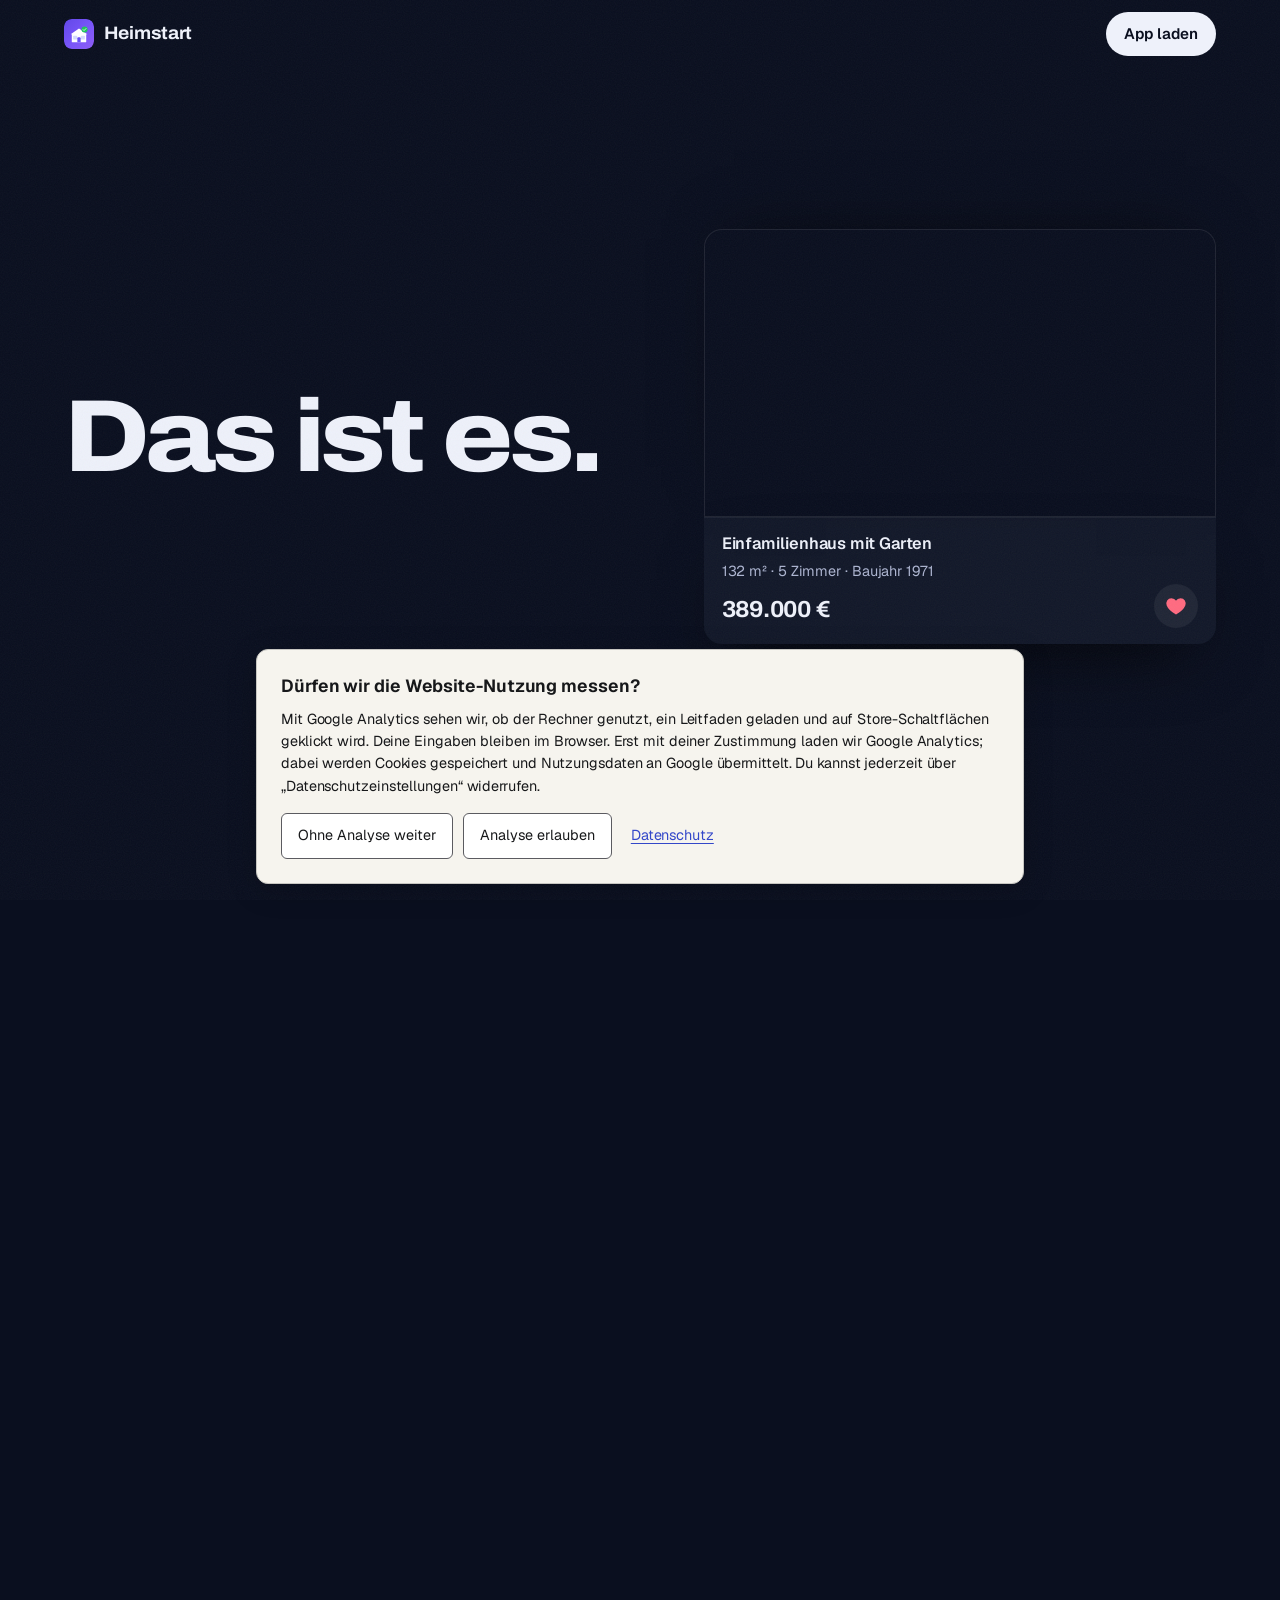
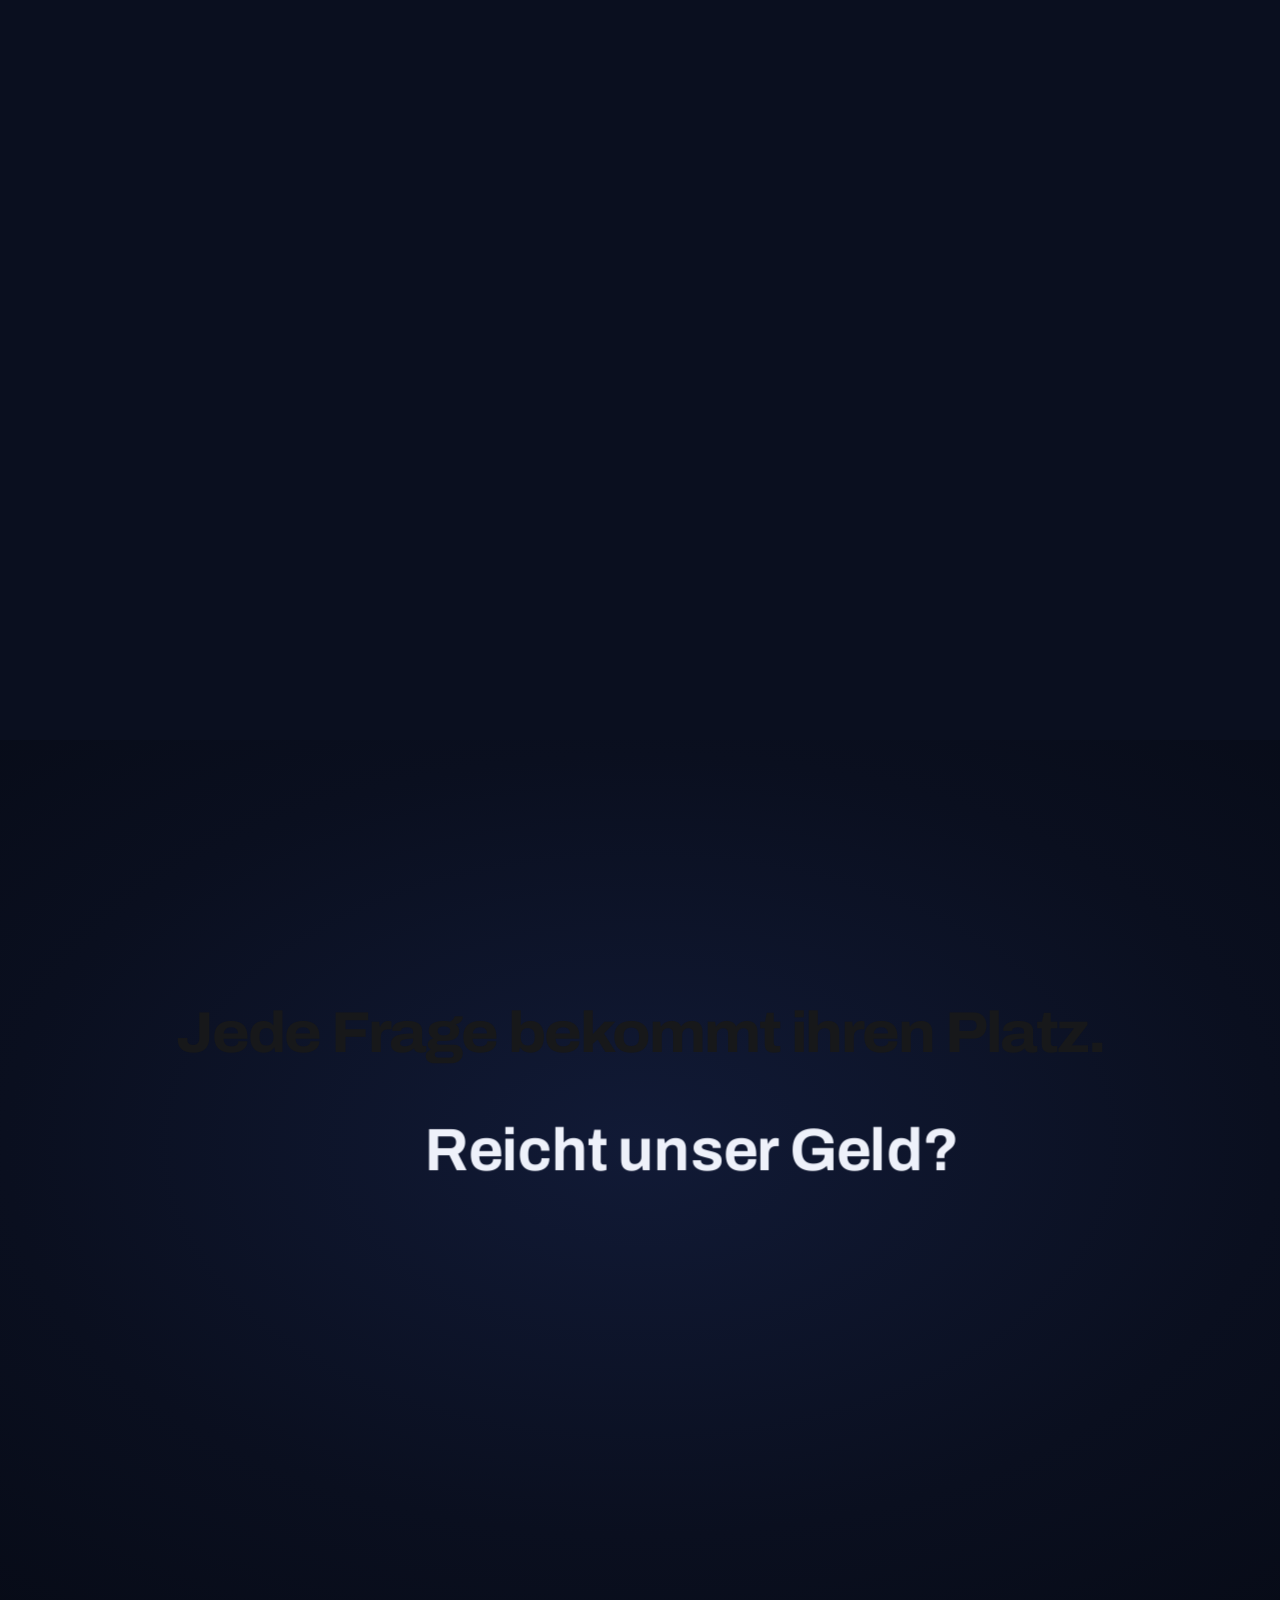
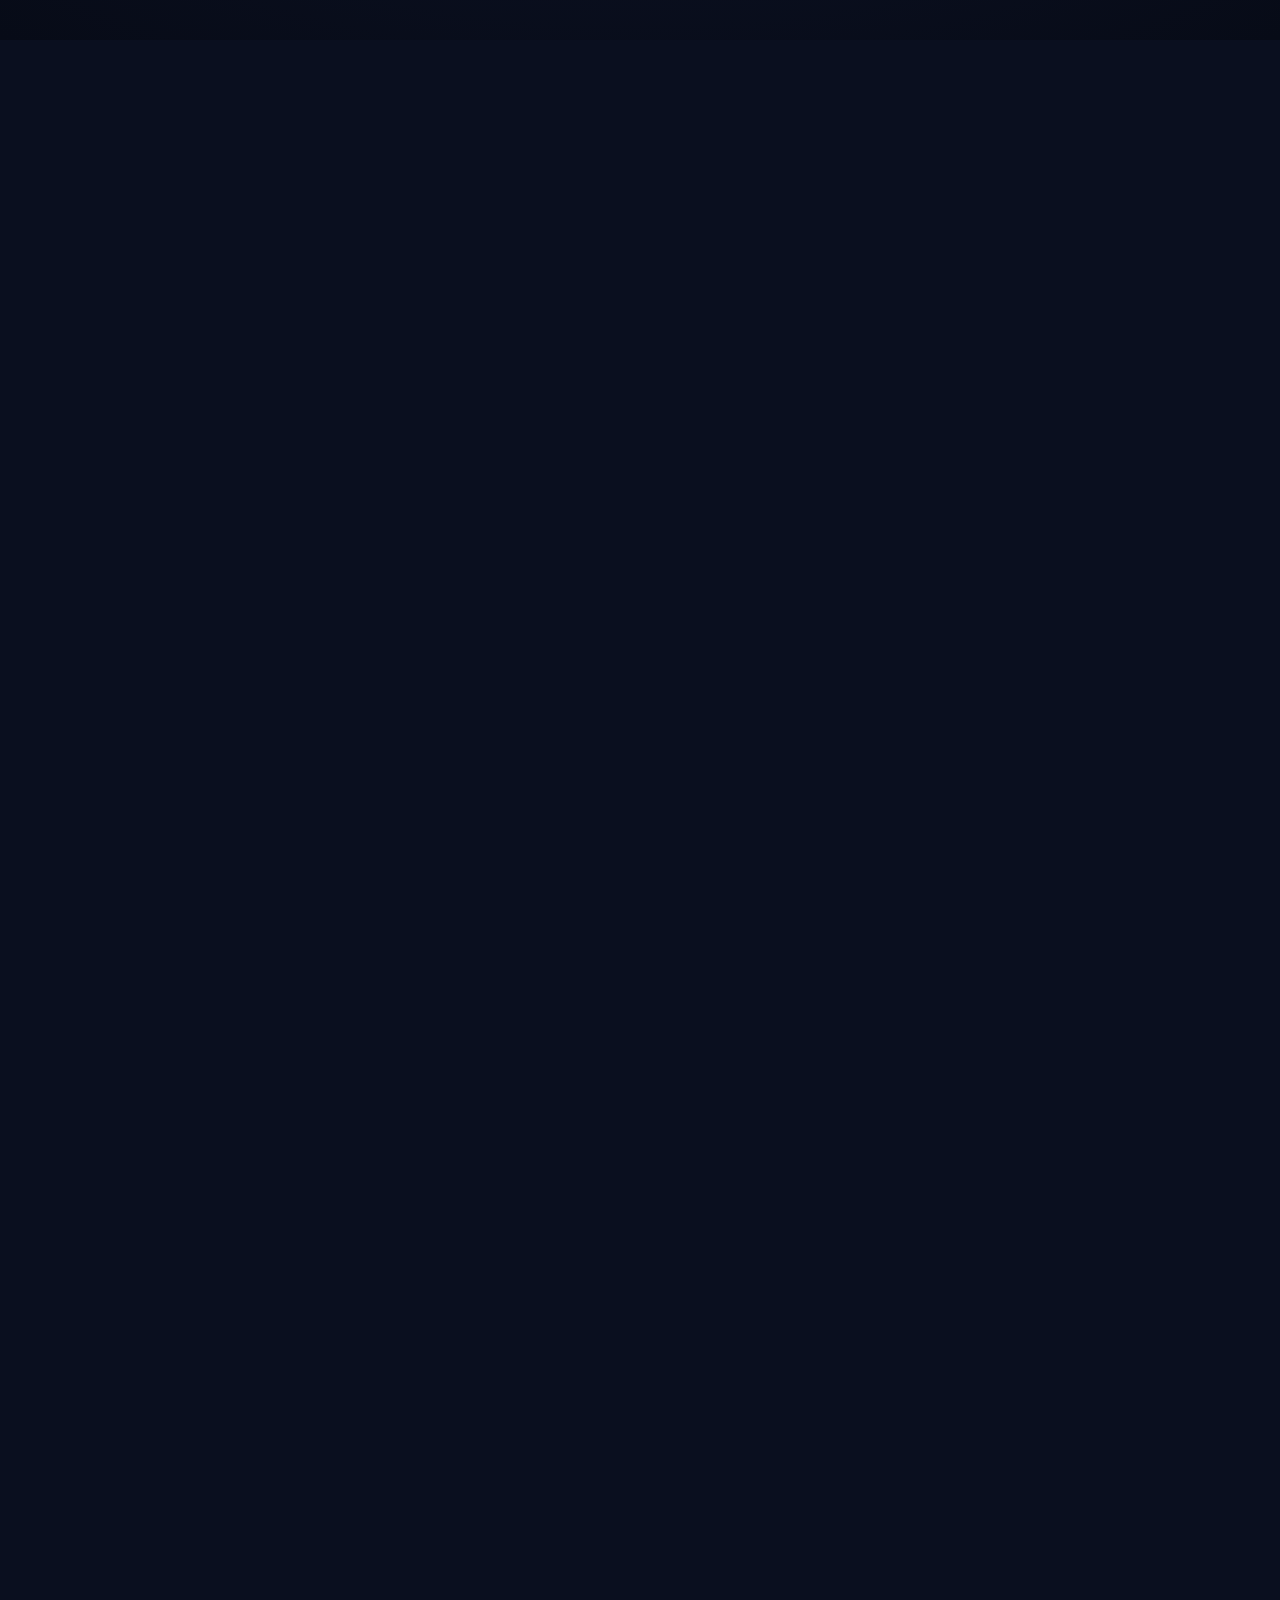
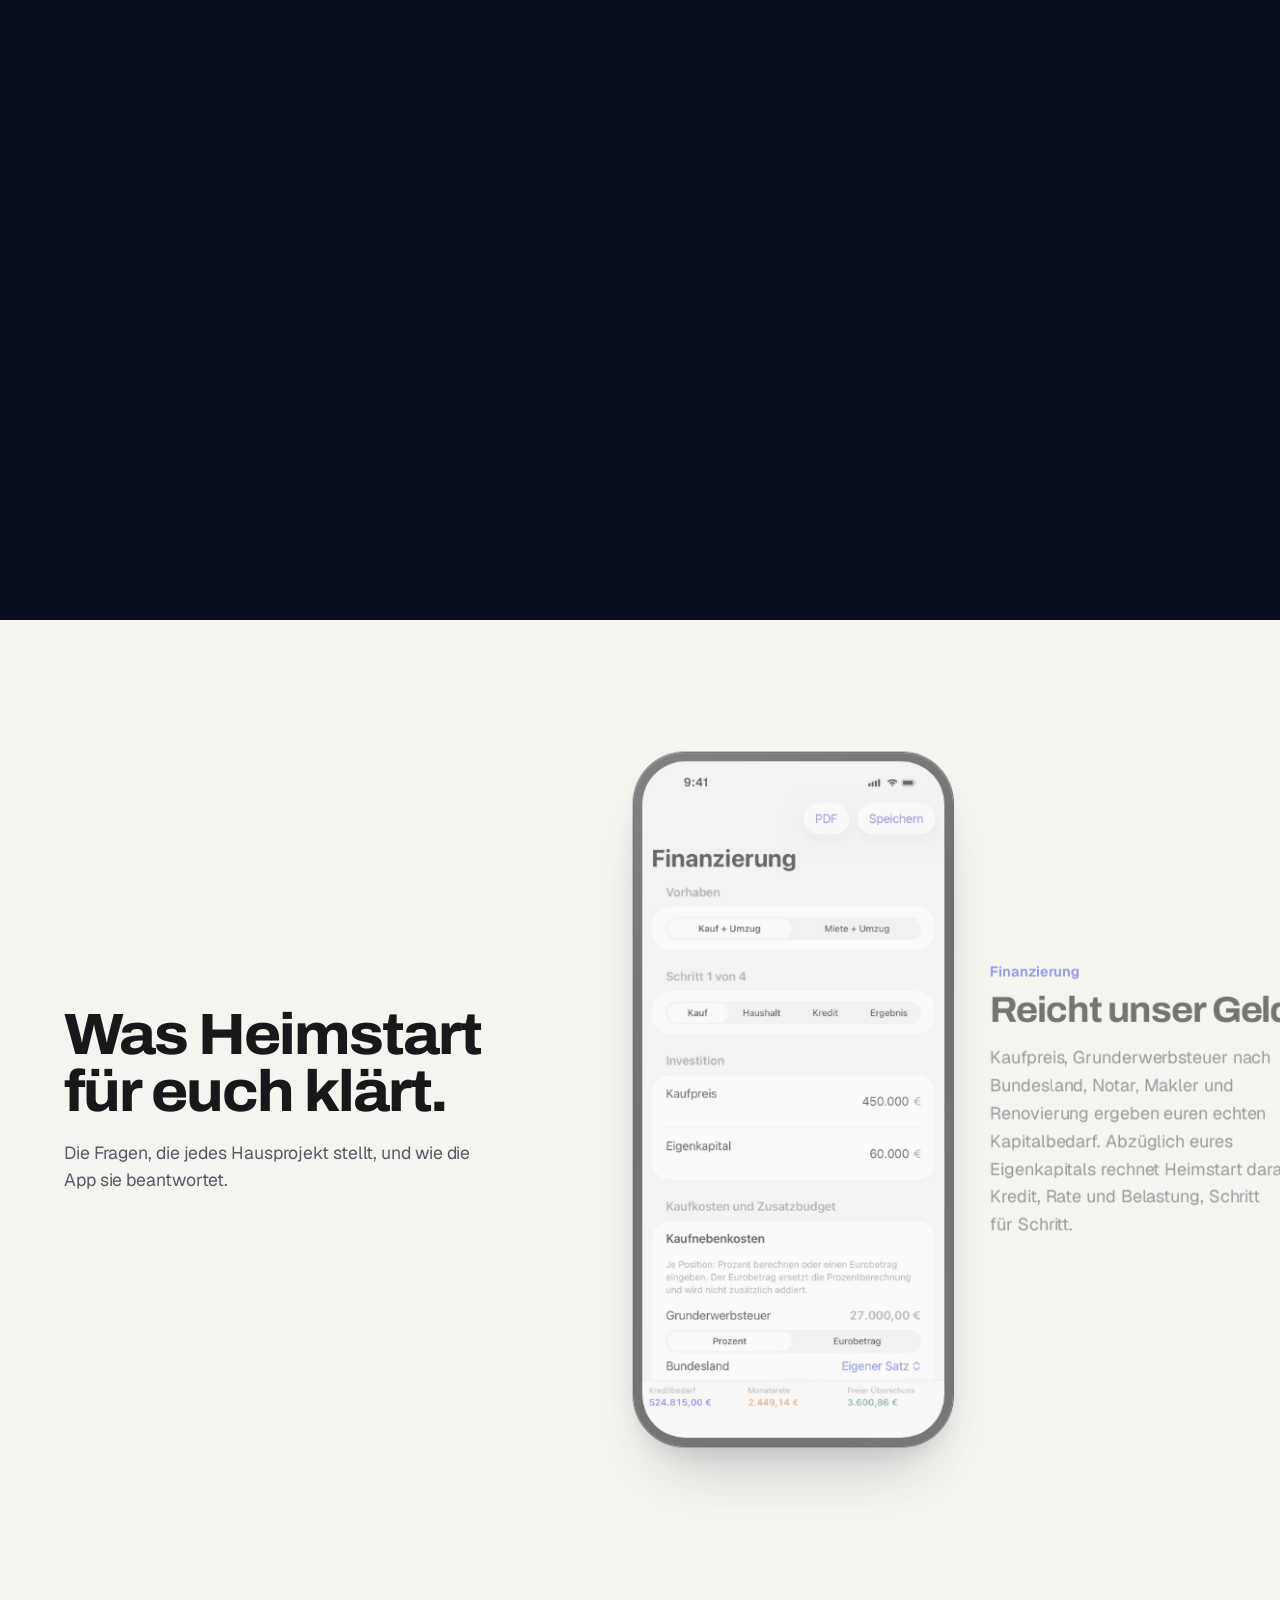
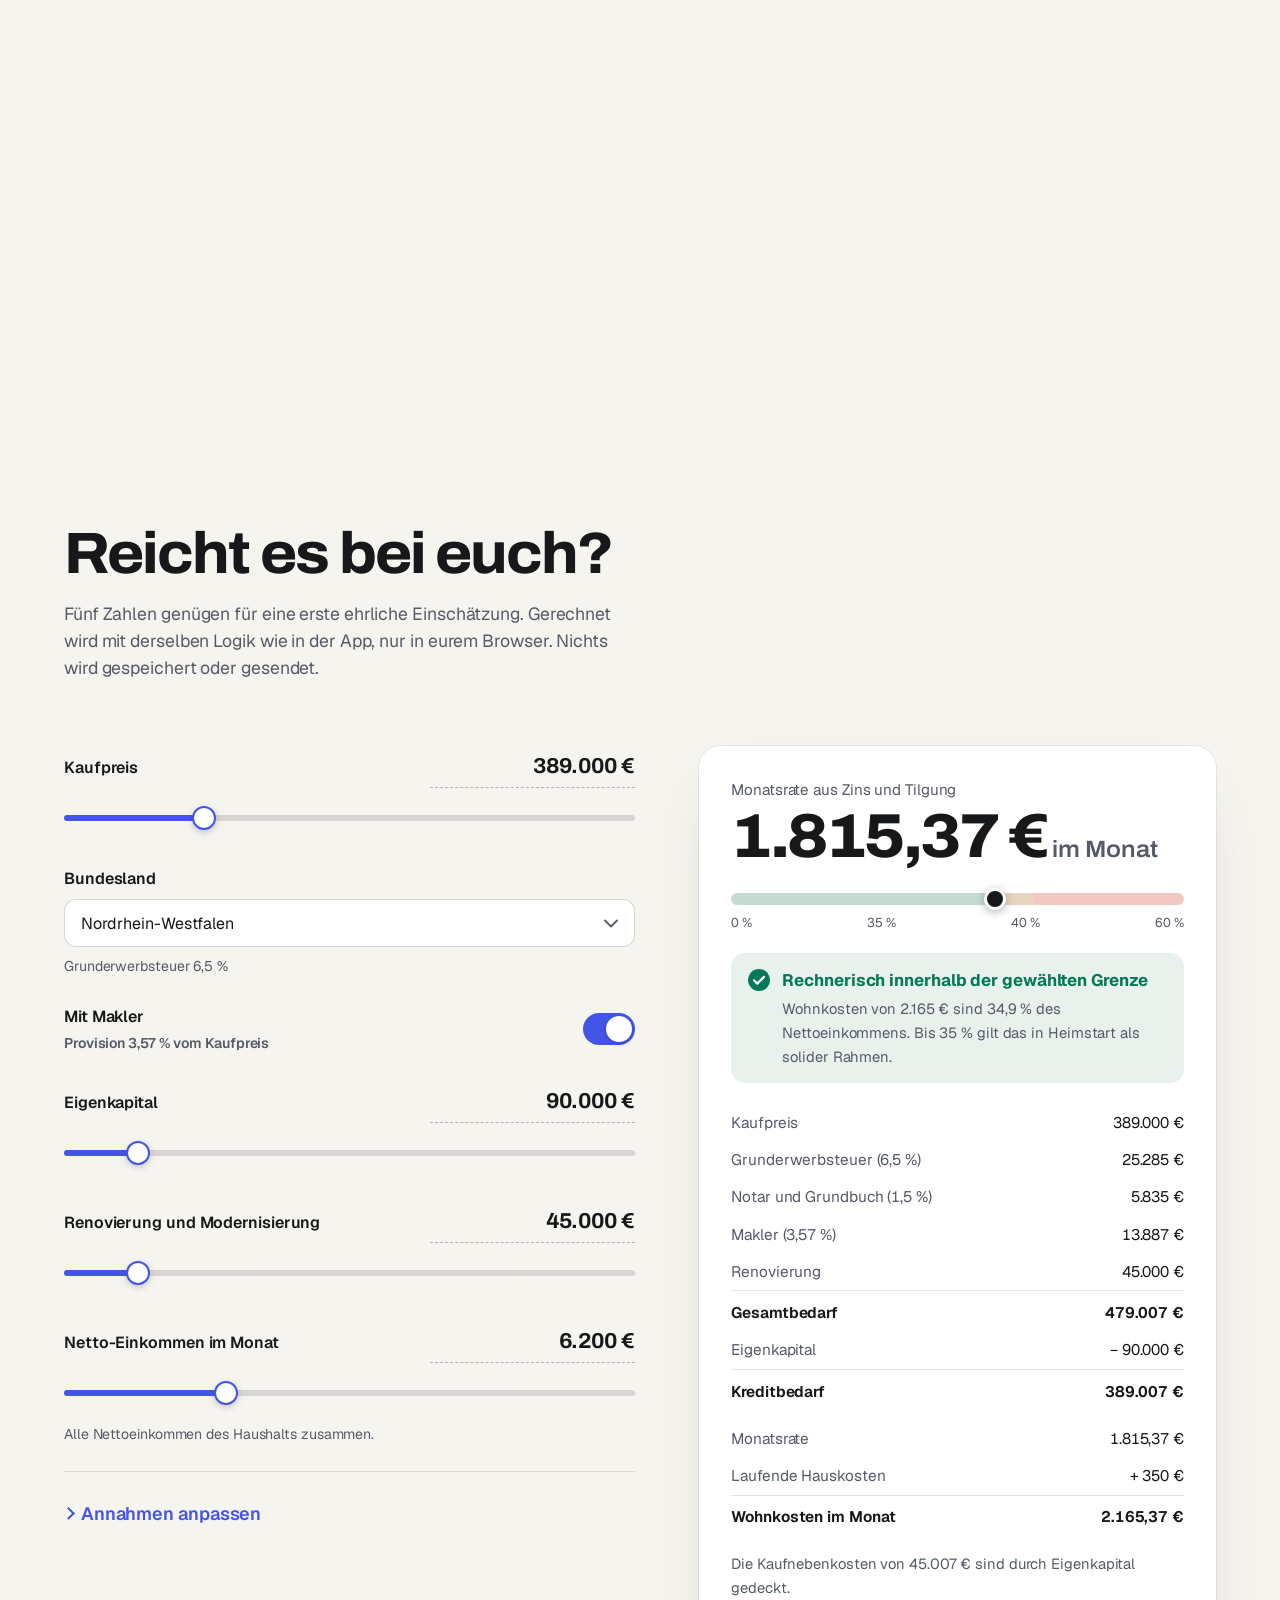
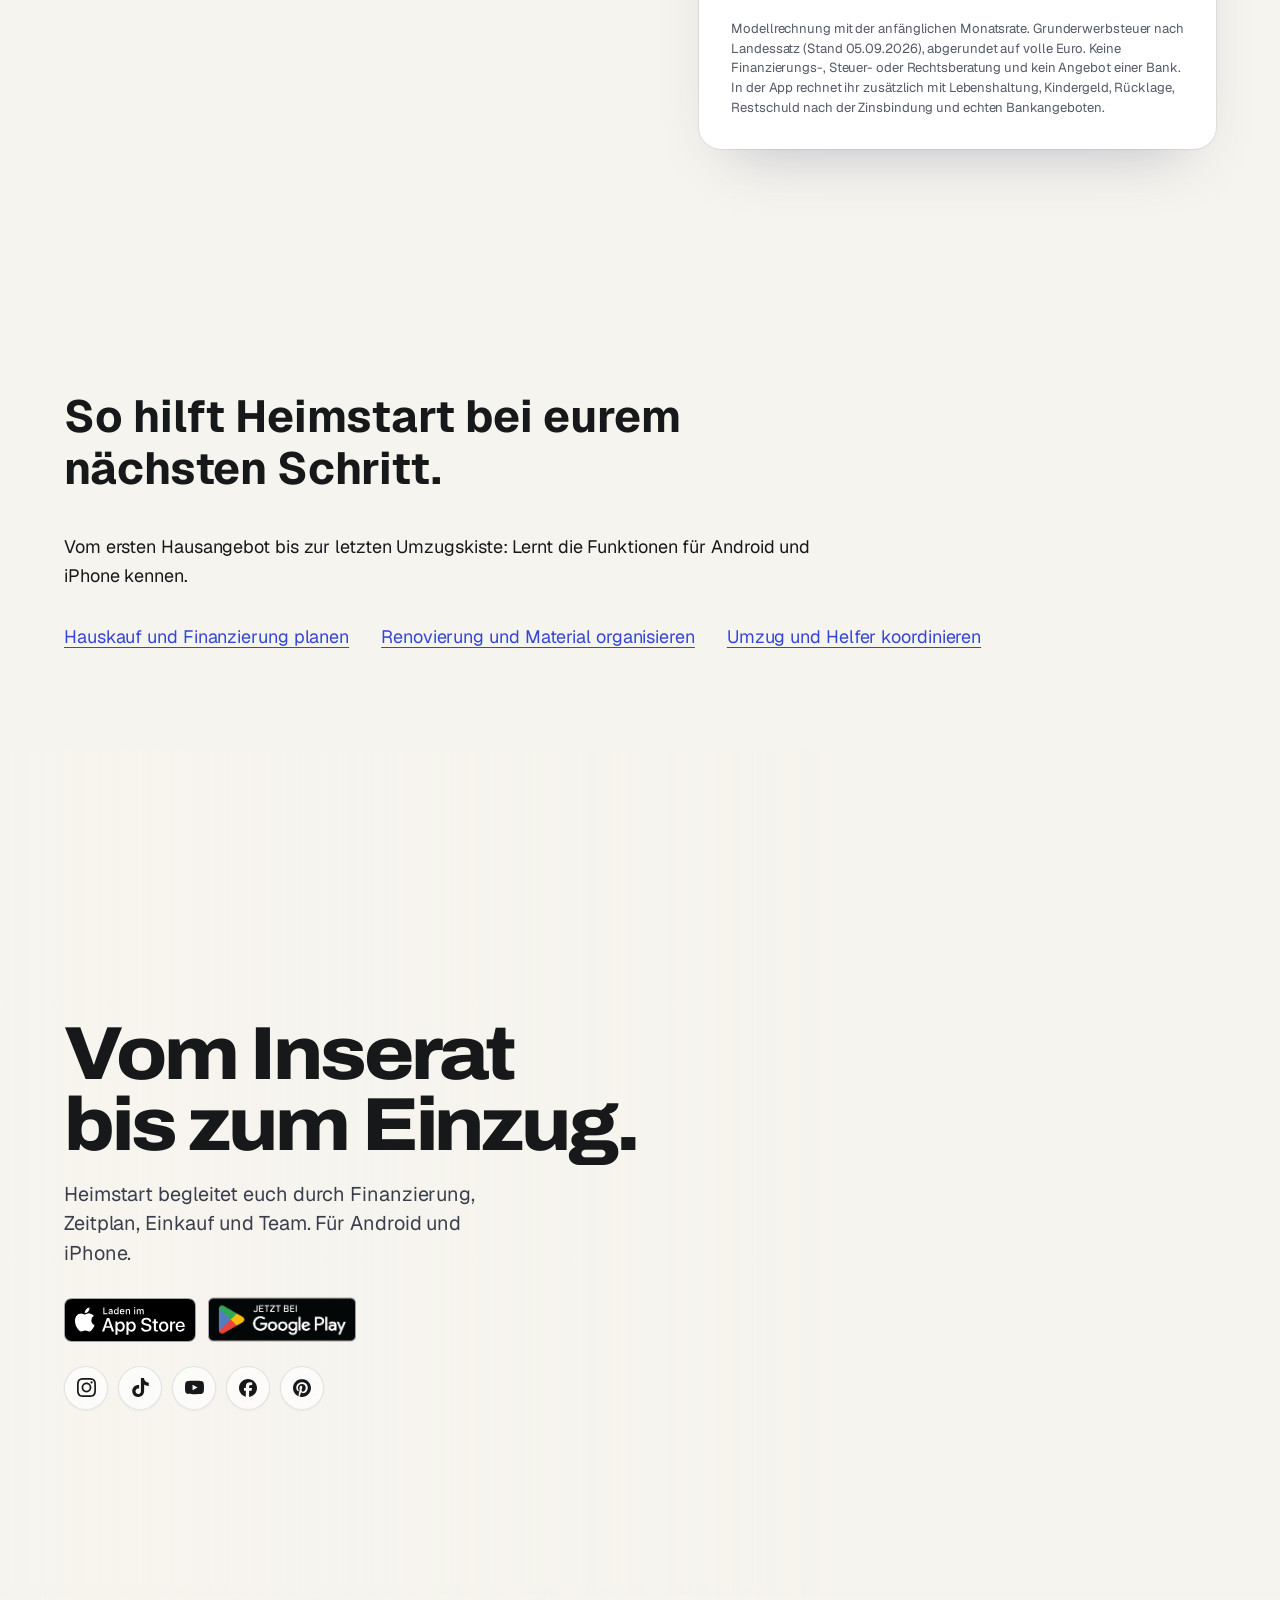
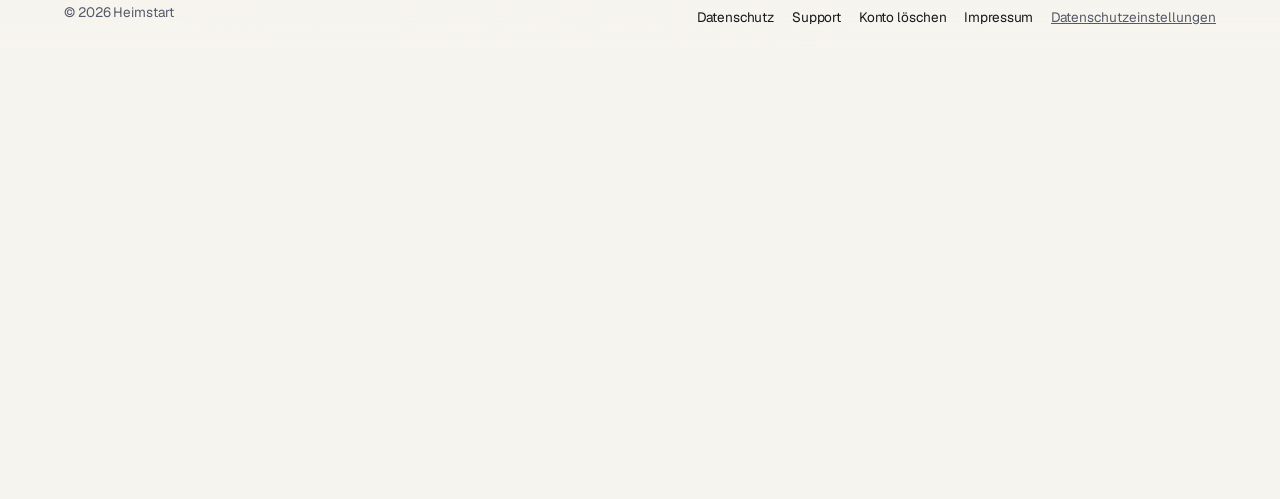
==== index.html @ e0ac081d "Pinterest: Website-Bestätigung für heimstart.de im Kopf der Startseite Meta-Tag p:domain_verify für " ====
<!doctype html>
<html lang="de" data-phase="night">
<head>
<meta charset="utf-8">
<meta http-equiv="Content-Security-Policy" content="default-src 'self'; base-uri 'self'; object-src 'none'; form-action 'self'; script-src 'self' 'sha256-Du+OJKJSbdUgz5nrHeWWINvez6XKDDU/tyj/5c2uvwo=' https://www.googletagmanager.com; style-src 'self' 'unsafe-inline'; img-src 'self' data: blob: https://www.google-analytics.com https://region1.google-analytics.com; font-src 'self'; media-src 'self' blob:; connect-src 'self' https://www.google-analytics.com https://region1.google-analytics.com https://www.googletagmanager.com">
<meta name="referrer" content="strict-origin-when-cross-origin">
<meta name="viewport" content="width=device-width, initial-scale=1, minimum-scale=1, viewport-fit=cover">
<title>Heimstart: Haus kaufen, renovieren, einziehen. Alles in einer App.</title>
<meta name="description" content="Reicht unser Geld? Heimstart rechnet Kaufnebenkosten, Rate und Belastung ehrlich durch, liest Bankangebote aus und hält Zeitplan, Einkauf und Team zusammen. Für Android und iPhone.">
<meta name="theme-color" content="#0A0F1F">
<link rel="canonical" href="https://heimstart.de/">
<link rel="icon" href="assets/brand/heimstart-signet.svg" type="image/svg+xml">
<link rel="apple-touch-icon" href="assets/brand/heimstart-signet-180.png">
<meta property="og:type" content="website">
<meta property="og:locale" content="de_DE">
<meta property="og:url" content="https://heimstart.de/">
<meta property="og:title" content="Heimstart: vom Inserat bis zum Einzug">
<meta property="og:description" content="Finanzierung, Bankangebote, Zeitplan, Einkauf und Team in einer App. Mit ehrlichem Rechner: Reicht unser Geld?">
<meta property="og:image" content="https://heimstart.de/assets/media/og-heimstart-20261025.jpg">
<meta name="twitter:card" content="summary_large_image">
<!-- Chrome-Testphase WebMCP für https://heimstart.de, gültig bis 30.03.2027; Erneuern unter developer.chrome.com/origintrials (Heimstart-Google-Konto). -->
<meta http-equiv="origin-trial" content="Agh4qhqnpyloCjnm8mOmrKmZZqkNW5ambl4HuXNVyCTLR+KWQxRojhPZT0dmfUXkYbinS3nq0dzgOnaikf5TrgMAAABMeyJvcmlnaW4iOiJodHRwczovL2hlaW1zdGFydC5kZTo0NDMiLCJmZWF0dXJlIjoiV2ViTUNQIiwiZXhwaXJ5IjoxODA2MzY0ODAwfQ==">
<!-- Pinterest: Website bestätigen (Konto heimstart_de); nach der Bestätigung nicht entfernen. -->
<meta name="p:domain_verify" content="743d50e5b6cba77b5eeb6aad90a102ae"/>
<script type="application/ld+json">
{
  "@context": "https://schema.org",
  "@graph": [
    {
      "@type": "Organization",
      "@id": "https://heimstart.de/#organisation",
      "name": "Heimstart",
      "url": "https://heimstart.de/",
      "logo": "https://heimstart.de/assets/brand/heimstart-signet-180.png",
      "email": "support@heimstart.de",
      "contactPoint": { "@type": "ContactPoint", "contactType": "customer support", "email": "support@heimstart.de", "availableLanguage": "de" },
      "sameAs": [
        "https://www.instagram.com/heimstart_de/",
        "https://www.tiktok.com/@heimstart_de",
        "https://www.youtube.com/@heimstart_de",
        "https://www.facebook.com/profile.php?id=61594346686042",
        "https://de.pinterest.com/heimstart_de/"
      ]
    },
    {
      "@type": "WebSite",
      "@id": "https://heimstart.de/#website",
      "url": "https://heimstart.de/",
      "name": "Heimstart",
      "inLanguage": "de-DE",
      "publisher": { "@id": "https://heimstart.de/#organisation" }
    },
    {
      "@type": "MobileApplication",
      "@id": "https://heimstart.de/#app",
      "name": "Heimstart",
      "url": "https://heimstart.de/hauskauf-renovierung-umzug/",
      "downloadUrl": [
        "https://apps.apple.com/de/app/heimstart-haus-umzug-geld/id6809733214",
        "https://play.google.com/store/apps/details?id=com.aistudio.movemaster.app.dcbcae"
      ],
      "description": "Reicht unser Geld? Heimstart rechnet Kaufnebenkosten, Rate und Belastung ehrlich durch, liest Bankangebote aus und hält Zeitplan, Einkauf und Team zusammen. Für Android und iPhone.",
      "operatingSystem": "Android, iOS",
      "applicationCategory": "FinanceApplication",
      "inLanguage": "de",
      "image": "https://heimstart.de/assets/media/og-heimstart-20261025.jpg",
      "screenshot": [
        "https://heimstart.de/assets/app/finanzierung.webp",
        "https://heimstart.de/assets/app/angebot.webp",
        "https://heimstart.de/assets/app/aufgaben.webp",
        "https://heimstart.de/assets/app/einkauf.webp"
      ],
      "featureList": [
        "Finanzierung: Kapitalbedarf, Kredit, Rate und Belastung Schritt für Schritt",
        "Bankangebote aus dem Angebots-PDF auslesen",
        "Aufgaben mit Fristen als Liste, Board, Kalender oder Gantt",
        "Einkaufslisten mit Fortschritt und Ausgaben",
        "Team mit Rollen, einzeln schaltbaren Rechten und Chat"
      ],
      "publisher": { "@id": "https://heimstart.de/#organisation" }
    },
    {
      "@type": "FAQPage",
      "@id": "https://heimstart.de/#fragen",
      "inLanguage": "de",
      "mainEntity": [
        { "@type": "Question", "name": "Reicht unser Geld?", "acceptedAnswer": { "@type": "Answer", "text": "Kaufpreis, Grunderwerbsteuer nach Bundesland, Notar, Makler und Renovierung ergeben euren echten Kapitalbedarf. Abzüglich eures Eigenkapitals rechnet Heimstart daraus Kredit, Rate und Belastung, Schritt für Schritt." } },
        { "@type": "Question", "name": "Welches Angebot ist besser?", "acceptedAnswer": { "@type": "Answer", "text": "Angebots-PDF hochladen, Heimstart liest die Eckdaten aus: Sollzins, Effektivzins, Rate, Restschuld und Zinsbindung. Ihr prüft jeden Wert, bevor ihr ihn übernehmt." } },
        { "@type": "Question", "name": "Hält der Zeitplan?", "acceptedAnswer": { "@type": "Answer", "text": "Aufgaben mit Fristen, als Liste, Board, Kalender oder Gantt. Ihr seht, was blockiert, bevor ein Termin platzt." } },
        { "@type": "Question", "name": "Ist das Material rechtzeitig da?", "acceptedAnswer": { "@type": "Answer", "text": "Einkaufslisten mit Fortschritt und Ausgaben. Was gekauft ist, wird abgehakt. Was fehlt, bleibt sichtbar." } },
        { "@type": "Question", "name": "Wer macht was? Und wer sieht was?", "acceptedAnswer": { "@type": "Answer", "text": "Ladet Helfer, Handwerker und Familie ein. Rollen und einzeln schaltbare Rechte bestimmen, wer was sieht: Der Fliesenleger sieht die Einkaufsliste, nicht eure Finanzierung. Dazu ein Chat für kurze Absprachen." } }
      ]
    }
  ]
}
</script>
<link rel="preload" href="assets/fonts/archivo-latin-wdth-normal.woff2" as="font" type="font/woff2" crossorigin>
<link rel="preload" href="assets/fonts/geist-latin-wght-normal.woff2" as="font" type="font/woff2" crossorigin>
<script>document.documentElement.classList.add('js')</script>
<link rel="stylesheet" href="scrollcraft.css">
<link rel="stylesheet" href="assets/heimstart.css?v=20261028-hint">
<noscript><style>
  [data-sc-cue], [data-sc-in], [data-sc-stagger] > * { opacity: 1 !important; transform: none !important; }
  .hero__couple, .hero__hedge { opacity: 1 !important; }
  .storm__group h3, .q__check { opacity: 1 !important; transform: none !important; }
  .storm__day { clip-path: none !important; }
  .q { color: var(--ink-day) !important; }
</style></noscript>
</head>
<body>

<a class="skip" href="#rechner">Zum Rechner springen</a>
<div class="sc-grain" aria-hidden="true"></div>

<header class="bar">
  <a class="bar__brand" href="#top" aria-label="Heimstart, zum Seitenanfang">
    <img src="assets/brand/heimstart-signet.svg" width="30" height="30" alt="">
    <span>Heimstart</span>
  </a>
  <a class="bar__cta" href="#laden" data-store-link>App laden</a>
</header>

<main>

  <!-- ============================================ 1 · Das Inserat (Nacht) -->
  <section class="hero is-night" id="top" data-sc-act="scrub" data-sc-span="2.6" data-sc-dwell="0.26" aria-labelledby="hero-title">
    <div data-sc-stage class="hero__stage">
      <div class="hero__frame" aria-hidden="true">
        <picture>
          <source media="(orientation: portrait)" srcset="assets/media/hero-poster-p.webp">
          <img class="sc-stage__poster" src="assets/media/hero-poster.webp" width="1920" height="1080" alt="">
        </picture>
        <video data-sc-scrub data-sc-src="assets/media/hero.mp4" data-sc-src-mobile="assets/media/hero-p.mp4" muted playsinline></video>
      </div>
      <div class="hero__air" aria-hidden="true"></div>

      <div class="hero__scrim" aria-hidden="true"></div>

      <!-- Überschrift und Inserat teilen sich einen flexiblen Rahmen: nichts kann sich überlagern. -->
      <div class="hero__intro">
        <div class="hero__copy" data-sc-cue="0 0.30 0 0.35">
          <h1 id="hero-title" class="hero__title">Das ist es.</h1>
        </div>
        <article class="listing" aria-label="Inserat: Einfamilienhaus mit Garten, 389.000 Euro">
          <div class="listing__photo" aria-hidden="true"></div>
          <div class="listing__meta">
            <p class="listing__type">Einfamilienhaus mit Garten</p>
            <p class="listing__facts">132 m² · 5 Zimmer · Baujahr 1971</p>
            <p class="listing__price">389.000 €</p>
            <span class="listing__heart" role="img" aria-label="Gemerkt">
              <svg viewBox="0 0 24 24" aria-hidden="true"><path d="M12 20.3s-7.6-4.6-9.3-9.2C1.5 7.8 3.6 4.5 7 4.5c2 0 3.6 1.1 5 2.9 1.4-1.8 3-2.9 5-2.9 3.4 0 5.5 3.3 4.3 6.6-1.7 4.6-9.3 9.2-9.3 9.2Z"/></svg>
            </span>
          </div>
        </article>
      </div>

      <img class="hero__couple" src="assets/media/couple.webp" width="1168" height="1752" alt="" aria-hidden="true">
      <img class="hero__hedge" src="assets/media/hedge.webp" width="2400" height="1029" alt="" aria-hidden="true">

      <p class="hero__line" data-sc-cue="0.40 0.74 0.3 0.25">Ihr fahrt hin. Ihr steht davor.</p>
      <p class="hero__line" data-sc-cue="0.74 1 0.3 0.12">Und dann ist sie da, die eine Frage.</p>

      <!-- Scroll-Hinweis: erscheint zwei Sekunden nach dem Laden, verschwindet beim ersten Scrollen (heimstart.js). -->
      <button class="hero__hint" type="button" aria-label="Nach unten scrollen">
        <span class="hero__hint-label">Scrollen</span>
        <span class="hero__hint-track" aria-hidden="true"><span class="hero__hint-light"></span></span>
      </button>
    </div>
  </section>

  <!-- ============================ 2 · Die Fragen (Signatur und Höhepunkt) -->
  <section class="storm" id="fragen" data-sc-act="pin" data-sc-span="5.2" aria-labelledby="fragen-title">
    <div data-sc-stage class="storm__stage" data-sc-verify-state="">
      <div class="storm__night" aria-hidden="true"></div>
      <div class="storm__hush" aria-hidden="true"></div>
      <div class="storm__day" aria-hidden="true"></div>

      <!-- Titel und Raster teilen sich einen flexiblen Rahmen; die Schrift passt sich der Höhe an. -->
      <div class="storm__layout">
      <div class="storm__head">
        <h2 id="fragen-title" class="storm__title" data-sc-cue="0.74 1 0.25 0.06">Jede Frage bekommt ihren Platz.</h2>
        <p class="storm__lede" data-sc-cue="0.77 1 0.25 0.06">Heimstart ordnet Geld, Zeitplan, Team und Einkauf in einer App. Damit ihr entscheidet, statt nachts zu grübeln.</p>
      </div>

      <div class="storm__board">
        <section class="storm__group" aria-labelledby="g-geld">
          <h3 id="g-geld">Geld</h3>
          <ul>
            <li class="q q--anchor"><svg class="q__check" viewBox="0 0 20 20" aria-hidden="true"><circle cx="10" cy="10" r="10"/><path d="m5.6 10.3 2.9 2.9 5.9-6"/></svg><span>Reicht unser Geld?</span></li>
            <li class="q"><svg class="q__check" viewBox="0 0 20 20" aria-hidden="true"><circle cx="10" cy="10" r="10"/><path d="m5.6 10.3 2.9 2.9 5.9-6"/></svg><span>Reicht das Eigenkapital?</span></li>
            <li class="q"><svg class="q__check" viewBox="0 0 20 20" aria-hidden="true"><circle cx="10" cy="10" r="10"/><path d="m5.6 10.3 2.9 2.9 5.9-6"/></svg><span>Welche Rate ist tragbar?</span></li>
            <li class="q"><svg class="q__check" viewBox="0 0 20 20" aria-hidden="true"><circle cx="10" cy="10" r="10"/><path d="m5.6 10.3 2.9 2.9 5.9-6"/></svg><span>Was kosten Steuer, Notar und Makler?</span></li>
            <li class="q"><svg class="q__check" viewBox="0 0 20 20" aria-hidden="true"><circle cx="10" cy="10" r="10"/><path d="m5.6 10.3 2.9 2.9 5.9-6"/></svg><span>Welches Bankangebot ist besser?</span></li>
          </ul>
        </section>
        <section class="storm__group" aria-labelledby="g-zeit">
          <h3 id="g-zeit">Zeitplan</h3>
          <ul>
            <li class="q"><svg class="q__check" viewBox="0 0 20 20" aria-hidden="true"><circle cx="10" cy="10" r="10"/><path d="m5.6 10.3 2.9 2.9 5.9-6"/></svg><span>Bis wann muss was fertig sein?</span></li>
            <li class="q"><svg class="q__check" viewBox="0 0 20 20" aria-hidden="true"><circle cx="10" cy="10" r="10"/><path d="m5.6 10.3 2.9 2.9 5.9-6"/></svg><span>Hält der Zeitplan?</span></li>
            <li class="q"><svg class="q__check" viewBox="0 0 20 20" aria-hidden="true"><circle cx="10" cy="10" r="10"/><path d="m5.6 10.3 2.9 2.9 5.9-6"/></svg><span>Was blockiert gerade?</span></li>
            <li class="q"><svg class="q__check" viewBox="0 0 20 20" aria-hidden="true"><circle cx="10" cy="10" r="10"/><path d="m5.6 10.3 2.9 2.9 5.9-6"/></svg><span>Schaffen wir den Umzugstermin?</span></li>
            <li class="q"><svg class="q__check" viewBox="0 0 20 20" aria-hidden="true"><circle cx="10" cy="10" r="10"/><path d="m5.6 10.3 2.9 2.9 5.9-6"/></svg><span>Was kommt als Nächstes?</span></li>
          </ul>
        </section>
        <section class="storm__group" aria-labelledby="g-team">
          <h3 id="g-team">Team</h3>
          <ul>
            <li class="q"><svg class="q__check" viewBox="0 0 20 20" aria-hidden="true"><circle cx="10" cy="10" r="10"/><path d="m5.6 10.3 2.9 2.9 5.9-6"/></svg><span>Wer macht was?</span></li>
            <li class="q"><svg class="q__check" viewBox="0 0 20 20" aria-hidden="true"><circle cx="10" cy="10" r="10"/><path d="m5.6 10.3 2.9 2.9 5.9-6"/></svg><span>Wie koordinieren wir die Helfer?</span></li>
            <li class="q"><svg class="q__check" viewBox="0 0 20 20" aria-hidden="true"><circle cx="10" cy="10" r="10"/><path d="m5.6 10.3 2.9 2.9 5.9-6"/></svg><span>Wie erreichen wir alle schnell?</span></li>
            <li class="q"><svg class="q__check" viewBox="0 0 20 20" aria-hidden="true"><circle cx="10" cy="10" r="10"/><path d="m5.6 10.3 2.9 2.9 5.9-6"/></svg><span>Wer darf was sehen?</span></li>
            <li class="q"><svg class="q__check" viewBox="0 0 20 20" aria-hidden="true"><circle cx="10" cy="10" r="10"/><path d="m5.6 10.3 2.9 2.9 5.9-6"/></svg><span>Wie behalten alle den Überblick?</span></li>
          </ul>
        </section>
        <section class="storm__group" aria-labelledby="g-einkauf">
          <h3 id="g-einkauf">Einkauf und Budget</h3>
          <ul>
            <li class="q"><svg class="q__check" viewBox="0 0 20 20" aria-hidden="true"><circle cx="10" cy="10" r="10"/><path d="m5.6 10.3 2.9 2.9 5.9-6"/></svg><span>Ist das Material rechtzeitig da?</span></li>
            <li class="q"><svg class="q__check" viewBox="0 0 20 20" aria-hidden="true"><circle cx="10" cy="10" r="10"/><path d="m5.6 10.3 2.9 2.9 5.9-6"/></svg><span>Was ist schon gekauft?</span></li>
            <li class="q"><svg class="q__check" viewBox="0 0 20 20" aria-hidden="true"><circle cx="10" cy="10" r="10"/><path d="m5.6 10.3 2.9 2.9 5.9-6"/></svg><span>Bleiben wir im Budget?</span></li>
            <li class="q"><svg class="q__check" viewBox="0 0 20 20" aria-hidden="true"><circle cx="10" cy="10" r="10"/><path d="m5.6 10.3 2.9 2.9 5.9-6"/></svg><span>Was kostet die Renovierung wirklich?</span></li>
            <li class="q"><svg class="q__check" viewBox="0 0 20 20" aria-hidden="true"><circle cx="10" cy="10" r="10"/><path d="m5.6 10.3 2.9 2.9 5.9-6"/></svg><span>Wie weisen wir den Renovierungskredit nach?</span></li>
          </ul>
        </section>
      </div>
      </div>
    </div>
  </section>

  <!-- ====================================== 3 · Die Antworten (Tag, pan) -->
  <!-- Der Titel steht nach dem Einrasten kurz still (hold), erst dann fährt die Schiene;
       die Spanne wächst um diesen Weg (4,6 auf 5,1), damit die Antworten im gewohnten Tempo kommen. -->
  <section class="answers is-day" id="antworten" data-sc-act="pan" data-sc-span="5.1" aria-labelledby="antworten-title">
    <div data-sc-stage class="answers__stage">
      <div class="answers__rail" data-sc-pan="0.02" data-sc-hold="0.12">

        <div class="answers__lead">
          <h2 id="antworten-title">Was Heimstart für euch klärt.</h2>
          <p>Die Fragen, die jedes Hausprojekt stellt, und wie die App sie beantwortet.</p>
        </div>

        <article class="answer" aria-labelledby="a-geld">
          <figure class="phone">
            <div class="phone__screen">
              <img src="assets/app/finanzierung.webp" width="900" height="1956" loading="lazy" decoding="async"
                   alt="Heimstart, Finanzierung, Schritt 1 von 4: Kaufpreis 450.000 Euro, Eigenkapital 60.000 Euro, Grunderwerbsteuer 27.000 Euro. Unten Kreditbedarf 524.815 Euro, Monatsrate 2.449,14 Euro, freier Überschuss 3.600,86 Euro.">
              <svg class="phone__status" viewBox="0 0 1320 186" aria-hidden="true"><use href="#status-bar"/></svg>
            </div>
          </figure>
          <div class="answer__text">
            <p class="answer__label">Finanzierung</p>
            <h3 id="a-geld">Reicht unser Geld?</h3>
            <p>Kaufpreis, Grunderwerbsteuer nach Bundesland, Notar, Makler und Renovierung ergeben euren echten Kapitalbedarf. Abzüglich eures Eigenkapitals rechnet Heimstart daraus Kredit, Rate und Belastung, Schritt für Schritt.</p>
          </div>
        </article>

        <article class="answer" aria-labelledby="a-angebot">
          <figure class="phone">
            <div class="phone__screen">
              <img src="assets/app/angebot.webp" width="900" height="1956" loading="lazy" decoding="async"
                   alt="Heimstart, Angebotsanalyse eines Kreditangebots: Darlehensbetrag 349.000 Euro, Sollzins 3,35 Prozent, Effektivzins 3,51 Prozent, Monatsrate 1.657,75 Euro, Restschuld 247.840 Euro, Zinsbindung 15 Jahre.">
              <svg class="phone__status" viewBox="0 0 1320 186" aria-hidden="true"><use href="#status-bar"/></svg>
            </div>
          </figure>
          <div class="answer__text">
            <p class="answer__label">Bankangebote</p>
            <h3 id="a-angebot">Welches Angebot ist besser?</h3>
            <p>Angebots-PDF hochladen, Heimstart liest die Eckdaten aus: Sollzins, Effektivzins, Rate, Restschuld und Zinsbindung. Ihr prüft jeden Wert, bevor ihr ihn übernehmt.</p>
          </div>
        </article>

        <article class="answer" aria-labelledby="a-zeit">
          <figure class="phone">
            <div class="phone__screen">
              <img src="assets/app/aufgaben.webp" width="900" height="1956" loading="lazy" decoding="async"
                   alt="Heimstart, Aufgaben als Gantt-Diagramm: Elektroinstallation, Trockenbau OG, Bad abdichten, Küche final ausmessen, Material bestellen und Wände vorbereiten auf einer Zeitleiste mit Markierung für heute.">
              <svg class="phone__status" viewBox="0 0 1320 186" aria-hidden="true"><use href="#status-bar"/></svg>
            </div>
          </figure>
          <div class="answer__text">
            <p class="answer__label">Aufgaben</p>
            <h3 id="a-zeit">Hält der Zeitplan?</h3>
            <p>Aufgaben mit Fristen, als Liste, Board, Kalender oder Gantt. Ihr seht, was blockiert, bevor ein Termin platzt.</p>
          </div>
        </article>

        <article class="answer" aria-labelledby="a-einkauf">
          <figure class="phone">
            <div class="phone__screen">
              <img src="assets/app/einkauf.webp" width="900" height="1956" loading="lazy" decoding="async"
                   alt="Heimstart, Einkauf: 7 von 12 Artikeln gekauft, 965,74 Euro ausgegeben, 58 Prozent erledigt. Darunter abgehakte Posten wie Abdeckvlies und Wandfarbe.">
              <svg class="phone__status" viewBox="0 0 1320 186" aria-hidden="true"><use href="#status-bar"/></svg>
            </div>
          </figure>
          <div class="answer__text">
            <p class="answer__label">Einkauf</p>
            <h3 id="a-einkauf">Ist das Material rechtzeitig da?</h3>
            <p>Einkaufslisten mit Fortschritt und Ausgaben. Was gekauft ist, wird abgehakt. Was fehlt, bleibt sichtbar.</p>
          </div>
        </article>

        <article class="answer" aria-labelledby="a-team">
          <figure class="answer__photo">
            <img src="assets/media/team.webp" width="900" height="1125" loading="lazy" decoding="async"
                 alt="Ein Paar plant die Renovierung: Er misst die Wand aus, sie notiert die Maße zwischen Bodenmustern und Umzugskartons.">
          </figure>
          <div class="answer__text">
            <p class="answer__label">Team</p>
            <h3 id="a-team">Wer macht was? Und wer sieht was?</h3>
            <p>Ladet Helfer, Handwerker und Familie ein. Rollen und einzeln schaltbare Rechte bestimmen, wer was sieht: Der Fliesenleger sieht die Einkaufsliste, nicht eure Finanzierung. Dazu ein Chat für kurze Absprachen.</p>
          </div>
        </article>

        <div class="answers__note">
          <p>Keine Werbung.</p>
          <p>Kein Tracking in der App.</p>
          <p>Läuft auch offline.</p>
        </div>

      </div>
    </div>
  </section>

  <!-- ========================================= 4 · Der Rechner (Tag, flow) -->
  <section class="calc is-day sc-section" id="rechner" data-sc-act="flow" aria-labelledby="rechner-title">
    <div class="sc-wrap calc__wrap">
      <div class="calc__intro sc-stack" data-sc-in>
        <h2 id="rechner-title">Reicht es bei euch?</h2>
        <p>Fünf Zahlen genügen für eine erste ehrliche Einschätzung. Gerechnet wird mit derselben Logik wie in der App, nur in eurem Browser. Nichts wird gespeichert oder gesendet.</p>
      </div>

      <div class="calc__fields" role="group" aria-labelledby="rechner-title">
        <noscript><p class="field__hint">Der Rechner braucht JavaScript. In der App rechnet ihr ohne diese Einschränkung.</p></noscript>

        <div class="field" data-field="price" data-min="50000" data-max="1500000" data-step="5000" data-value="389000">
          <div class="field__top"><label for="f-price">Kaufpreis</label><input id="f-price" class="field__value" type="text" inputmode="numeric" autocomplete="off" value="389.000 €"></div>
          <input class="range" type="range" aria-label="Kaufpreis einstellen" min="50000" max="1500000" step="5000" value="389000">
        </div>

        <div class="field">
          <label for="f-state">Bundesland</label>
          <select id="f-state" class="select"></select>
          <p class="field__hint" id="f-state-hint">Grunderwerbsteuer 6,5 %</p>
        </div>

        <div class="field">
          <label class="switch" for="a-broker-on">
            <span class="switch__text">
              <span class="switch__label">Mit Makler</span>
              <span class="field__hint" id="f-broker-hint">Provision 3,57 % vom Kaufpreis</span>
            </span>
            <input type="checkbox" id="a-broker-on" role="switch" checked>
            <span class="switch__track" aria-hidden="true"></span>
          </label>
        </div>

        <div class="field" data-field="equity" data-min="0" data-max="800000" data-step="5000" data-value="90000">
          <div class="field__top"><label for="f-equity">Eigenkapital</label><input id="f-equity" class="field__value" type="text" inputmode="numeric" autocomplete="off" value="90.000 €"></div>
          <input class="range" type="range" aria-label="Eigenkapital einstellen" min="0" max="800000" step="5000" value="90000">
        </div>

        <div class="field" data-field="renovation" data-min="0" data-max="400000" data-step="5000" data-value="45000">
          <div class="field__top"><label for="f-renovation">Renovierung und Modernisierung</label><input id="f-renovation" class="field__value" type="text" inputmode="numeric" autocomplete="off" value="45.000 €"></div>
          <input class="range" type="range" aria-label="Renovierungsbudget einstellen" min="0" max="400000" step="5000" value="45000">
        </div>

        <div class="field" data-field="income" data-min="1000" data-max="20000" data-step="100" data-value="6200">
          <div class="field__top"><label for="f-income">Netto-Einkommen im Monat</label><input id="f-income" class="field__value" type="text" inputmode="numeric" autocomplete="off" value="6.200 €"></div>
          <input class="range" type="range" aria-label="Netto-Einkommen einstellen" min="1000" max="20000" step="100" value="6200">
          <p class="field__hint">Alle Nettoeinkommen des Haushalts zusammen.</p>
        </div>

        <details class="assume">
          <summary>Annahmen anpassen</summary>
          <div class="assume__grid">
            <label class="mini"><span>Sollzins in %</span><input type="text" inputmode="decimal" id="a-rate" value="3,6"></label>
            <label class="mini"><span>Anfängliche Tilgung in %</span><input type="text" inputmode="decimal" id="a-repay" value="2,0"></label>
            <label class="mini"><span>Notar und Grundbuch in %</span><input type="text" inputmode="decimal" id="a-notary" value="1,5"></label>
            <label class="mini"><span>Maklerprovision in %</span><input type="text" inputmode="decimal" id="a-broker" value="3,57"></label>
            <label class="mini mini--wide"><span>Laufende Hauskosten im Monat in €</span><input type="text" inputmode="numeric" id="a-costs" value="350"></label>
          </div>
        </details>
      </div>

      <div class="calc__result">
        <p class="res__kicker">Monatsrate aus Zins und Tilgung</p>
        <p class="res__rate"><span id="r-rate">1.815,37 €</span><small>im Monat</small></p>

        <div class="meter" aria-hidden="true">
          <div class="meter__track"><span class="meter__pin" id="r-pin" style="left: 58%"></span></div>
          <div class="meter__scale"><span>0 %</span><span>35 %</span><span>40 %</span><span>60 %</span></div>
        </div>
        <div class="verdict" id="r-verdict" data-level="ok" role="status" aria-live="polite">
          <svg viewBox="0 0 24 24" aria-hidden="true"></svg>
          <div><strong id="r-verdict-title">Rechnerisch innerhalb der gewählten Grenze</strong><span id="r-verdict-text"></span></div>
        </div>

        <table class="ledger">
          <caption class="visually-hidden">Rechenweg</caption>
          <tbody>
            <tr><th scope="row">Kaufpreis</th><td id="l-price"></td></tr>
            <tr><th scope="row" id="l-tax-label">Grunderwerbsteuer</th><td id="l-tax"></td></tr>
            <tr><th scope="row" id="l-notary-label">Notar und Grundbuch</th><td id="l-notary"></td></tr>
            <tr><th scope="row" id="l-broker-label">Makler</th><td id="l-broker"></td></tr>
            <tr><th scope="row">Renovierung</th><td id="l-renovation"></td></tr>
            <tr class="sum"><th scope="row">Gesamtbedarf</th><td id="l-total"></td></tr>
            <tr><th scope="row">Eigenkapital</th><td id="l-equity"></td></tr>
            <tr class="sum"><th scope="row">Kreditbedarf</th><td id="l-loan"></td></tr>
            <tr class="gap"><th scope="row">Monatsrate</th><td id="l-rate"></td></tr>
            <tr><th scope="row">Laufende Hauskosten</th><td id="l-costs"></td></tr>
            <tr class="sum"><th scope="row">Wohnkosten im Monat</th><td id="l-housing"></td></tr>
          </tbody>
        </table>
        <p class="res__equity" id="r-equity"></p>
        <p class="res__note">Modellrechnung mit der anfänglichen Monatsrate. Grunderwerbsteuer nach Landessatz (Stand 05.09.2026), abgerundet auf volle Euro. Keine Finanzierungs-, Steuer- oder Rechtsberatung und kein Angebot einer Bank. In der App rechnet ihr zusätzlich mit Lebenshaltung, Kindergeld, Rücklage, Restschuld nach der Zinsbindung und echten Bankangeboten.</p>
      </div>
    </div>
  </section>

  <section class="discover" aria-labelledby="kennenlernen">
    <h2 id="kennenlernen">So hilft Heimstart bei eurem nächsten Schritt.</h2>
    <p>Vom ersten Hausangebot bis zur letzten Umzugskiste: Lernt die Funktionen für Android und iPhone kennen.</p>
    <nav aria-label="Heimstart kennenlernen">
      <a href="hauskauf-renovierung-umzug/#hauskauf">Hauskauf und Finanzierung planen</a>
      <a href="hauskauf-renovierung-umzug/#renovierung">Renovierung und Material organisieren</a>
      <a href="hauskauf-renovierung-umzug/#umzug">Umzug und Helfer koordinieren</a>
    </nav>
  </section>

  <!-- ============================================= 5 · Einzug (Morgen, pin) -->
  <section class="close is-day" id="laden" data-sc-act="pin" data-sc-span="1.5" aria-labelledby="laden-title">
    <div data-sc-stage class="close__stage">
      <picture class="close__bg" data-sc-parallax="-1.2">
        <source media="(orientation: portrait)" srcset="assets/media/morning-p.webp">
        <img src="assets/media/morning.webp" width="1920" height="1080" loading="lazy" decoding="async"
             alt="Dasselbe Haus an einem Frühlingsmorgen, frisch renoviert. Das Paar trägt die ersten Umzugskisten durch das offene Gartentor.">
      </picture>
      <div class="close__scrim" aria-hidden="true"></div>
      <!-- Text und Fußzeile teilen sich einen flexiblen Rahmen: sie können sich nicht überlagern. -->
      <div class="close__layout">
      <div class="close__copy" data-sc-cue="0.05">
        <h2 id="laden-title">Vom Inserat bis zum Einzug.</h2>
        <p>Heimstart begleitet euch durch Finanzierung, Zeitplan, Einkauf und Team. Für Android und iPhone.</p>
        <p class="close__result" id="close-result" hidden></p>
        <!-- Öffentliche Store-Ziele; assets/stores.js steuert zusätzlich die mobile App-laden-Schaltfläche. -->
        <div class="stores" id="stores">
          <a class="store store--apple" href="https://apps.apple.com/de/app/heimstart-haus-umzug-geld/id6809733214" data-store="apple" rel="noopener">
            <img src="assets/badges/app-store-de.svg" width="132" height="44" alt="Laden im App Store">
          </a>
          <a class="store store--google" href="https://play.google.com/store/apps/details?id=com.aistudio.movemaster.app.dcbcae" data-store="google" rel="noopener">
            <img src="assets/badges/google-play-de.png" width="148" height="57" alt="Jetzt bei Google Play">
          </a>
        </div>
        <p class="stores__hint" id="stores-hint" role="status" aria-live="polite" hidden></p>
        <!-- Heimstart in sozialen Netzwerken (Glyphen: Simple Icons, CC0). -->
        <nav class="social" aria-label="Heimstart in sozialen Netzwerken">
          <a class="social__link social__link--instagram" href="https://www.instagram.com/heimstart_de/" rel="noopener" aria-label="Heimstart auf Instagram">
            <svg viewBox="0 0 24 24" aria-hidden="true" focusable="false"><path d="M7.0301.084c-1.2768.0602-2.1487.264-2.911.5634-.7888.3075-1.4575.72-2.1228 1.3877-.6652.6677-1.075 1.3368-1.3802 2.127-.2954.7638-.4956 1.6365-.552 2.914-.0564 1.2775-.0689 1.6882-.0626 4.947.0062 3.2586.0206 3.6671.0825 4.9473.061 1.2765.264 2.1482.5635 2.9107.308.7889.72 1.4573 1.388 2.1228.6679.6655 1.3365 1.0743 2.1285 1.38.7632.295 1.6361.4961 2.9134.552 1.2773.056 1.6884.069 4.9462.0627 3.2578-.0062 3.668-.0207 4.9478-.0814 1.28-.0607 2.147-.2652 2.9098-.5633.7889-.3086 1.4578-.72 2.1228-1.3881.665-.6682 1.0745-1.3378 1.3795-2.1284.2957-.7632.4966-1.636.552-2.9124.056-1.2809.0692-1.6898.063-4.948-.0063-3.2583-.021-3.6668-.0817-4.9465-.0607-1.2797-.264-2.1487-.5633-2.9117-.3084-.7889-.72-1.4568-1.3876-2.1228C21.2982 1.33 20.628.9208 19.8378.6165 19.074.321 18.2017.1197 16.9244.0645 15.6471.0093 15.236-.005 11.977.0014 8.718.0076 8.31.0215 7.0301.0839m.1402 21.6932c-1.17-.0509-1.8053-.2453-2.2287-.408-.5606-.216-.96-.4771-1.3819-.895-.422-.4178-.6811-.8186-.9-1.378-.1644-.4234-.3624-1.058-.4171-2.228-.0595-1.2645-.072-1.6442-.079-4.848-.007-3.2037.0053-3.583.0607-4.848.05-1.169.2456-1.805.408-2.2282.216-.5613.4762-.96.895-1.3816.4188-.4217.8184-.6814 1.3783-.9003.423-.1651 1.0575-.3614 2.227-.4171 1.2655-.06 1.6447-.072 4.848-.079 3.2033-.007 3.5835.005 4.8495.0608 1.169.0508 1.8053.2445 2.228.408.5608.216.96.4754 1.3816.895.4217.4194.6816.8176.9005 1.3787.1653.4217.3617 1.056.4169 2.2263.0602 1.2655.0739 1.645.0796 4.848.0058 3.203-.0055 3.5834-.061 4.848-.051 1.17-.245 1.8055-.408 2.2294-.216.5604-.4763.96-.8954 1.3814-.419.4215-.8181.6811-1.3783.9-.4224.1649-1.0577.3617-2.2262.4174-1.2656.0595-1.6448.072-4.8493.079-3.2045.007-3.5825-.006-4.848-.0608M16.953 5.5864A1.44 1.44 0 1 0 18.39 4.144a1.44 1.44 0 0 0-1.437 1.4424M5.8385 12.012c.0067 3.4032 2.7706 6.1557 6.173 6.1493 3.4026-.0065 6.157-2.7701 6.1506-6.1733-.0065-3.4032-2.771-6.1565-6.174-6.1498-3.403.0067-6.156 2.771-6.1496 6.1738M8 12.0077a4 4 0 1 1 4.008 3.9921A3.9996 3.9996 0 0 1 8 12.0077"/></svg>
          </a>
          <a class="social__link social__link--tiktok" href="https://www.tiktok.com/@heimstart_de" rel="noopener" aria-label="Heimstart auf TikTok">
            <svg viewBox="0 0 24 24" aria-hidden="true" focusable="false"><path d="M12.525.02c1.31-.02 2.61-.01 3.91-.02.08 1.53.63 3.09 1.75 4.17 1.12 1.11 2.7 1.62 4.24 1.79v4.03c-1.44-.05-2.89-.35-4.2-.97-.57-.26-1.1-.59-1.62-.93-.01 2.92.01 5.84-.02 8.75-.08 1.4-.54 2.79-1.35 3.94-1.31 1.92-3.58 3.17-5.91 3.21-1.43.08-2.86-.31-4.08-1.03-2.02-1.19-3.44-3.37-3.65-5.71-.02-.5-.03-1-.01-1.49.18-1.9 1.12-3.72 2.58-4.96 1.66-1.44 3.98-2.13 6.15-1.72.02 1.48-.04 2.96-.04 4.44-.99-.32-2.15-.23-3.02.37-.63.41-1.11 1.04-1.36 1.75-.21.51-.15 1.07-.14 1.61.24 1.64 1.82 3.02 3.5 2.87 1.12-.01 2.19-.66 2.77-1.61.19-.33.4-.67.41-1.06.1-1.79.06-3.57.07-5.36.01-4.03-.01-8.05.02-12.07z"/></svg>
          </a>
          <a class="social__link social__link--youtube" href="https://www.youtube.com/@heimstart_de" rel="noopener" aria-label="Heimstart auf YouTube">
            <svg viewBox="0 0 24 24" aria-hidden="true" focusable="false"><path d="M23.498 6.186a3.016 3.016 0 0 0-2.122-2.136C19.505 3.545 12 3.545 12 3.545s-7.505 0-9.377.505A3.017 3.017 0 0 0 .502 6.186C0 8.07 0 12 0 12s0 3.93.502 5.814a3.016 3.016 0 0 0 2.122 2.136c1.871.505 9.376.505 9.376.505s7.505 0 9.377-.505a3.015 3.015 0 0 0 2.122-2.136C24 15.93 24 12 24 12s0-3.93-.502-5.814zM9.545 15.568V8.432L15.818 12l-6.273 3.568z"/></svg>
          </a>
          <a class="social__link social__link--facebook" href="https://www.facebook.com/profile.php?id=61594346686042" rel="noopener" aria-label="Heimstart auf Facebook">
            <svg viewBox="0 0 24 24" aria-hidden="true" focusable="false"><path d="M9.101 23.691v-7.98H6.627v-3.667h2.474v-1.58c0-4.085 1.848-5.978 5.858-5.978.401 0 .955.042 1.468.103a8.68 8.68 0 0 1 1.141.195v3.325a8.623 8.623 0 0 0-.653-.036 26.805 26.805 0 0 0-.733-.009c-.707 0-1.259.096-1.675.309a1.686 1.686 0 0 0-.679.622c-.258.42-.374.995-.374 1.752v1.297h3.919l-.386 2.103-.287 1.564h-3.246v8.245C19.396 23.238 24 18.179 24 12.044c0-6.627-5.373-12-12-12s-12 5.373-12 12c0 5.628 3.874 10.35 9.101 11.647Z"/></svg>
          </a>
          <a class="social__link social__link--pinterest" href="https://de.pinterest.com/heimstart_de/" rel="noopener" aria-label="Heimstart auf Pinterest">
            <svg viewBox="0 0 24 24" aria-hidden="true" focusable="false"><path d="M12.017 0C5.396 0 .029 5.367.029 11.987c0 5.079 3.158 9.417 7.618 11.162-.105-.949-.199-2.403.041-3.439.219-.937 1.406-5.957 1.406-5.957s-.359-.72-.359-1.781c0-1.663.967-2.911 2.168-2.911 1.024 0 1.518.769 1.518 1.688 0 1.029-.653 2.567-.992 3.992-.285 1.193.6 2.165 1.775 2.165 2.128 0 3.768-2.245 3.768-5.487 0-2.861-2.063-4.869-5.008-4.869-3.41 0-5.409 2.562-5.409 5.199 0 1.033.394 2.143.889 2.741.099.12.112.225.085.345-.09.375-.293 1.199-.334 1.363-.053.225-.172.271-.401.165-1.495-.69-2.433-2.878-2.433-4.646 0-3.776 2.748-7.252 7.92-7.252 4.158 0 7.392 2.967 7.392 6.923 0 4.135-2.607 7.462-6.233 7.462-1.214 0-2.354-.629-2.758-1.379l-.749 2.848c-.269 1.045-1.004 2.352-1.498 3.146 1.123.345 2.306.535 3.55.535 6.607 0 11.985-5.365 11.985-11.987C23.97 5.39 18.592.026 11.985.026L12.017 0z"/></svg>
          </a>
        </nav>
      </div>
      <footer class="foot">
        <span>© 2026 Heimstart</span>
        <nav aria-label="Rechtliches und Hilfe">
          <a href="datenschutz/">Datenschutz</a>
          <a href="support/">Support</a>
          <a href="konto-loeschen/">Konto löschen</a>
          <a href="impressum/">Impressum</a>
        </nav>
      </footer>
      </div>
    </div>
  </section>

</main>

<svg width="0" height="0" style="position:absolute" aria-hidden="true" focusable="false">
  <defs>
    <g id="status-bar">
      <text x="236" y="112" font-family="-apple-system, 'SF Pro Text', 'Geist Variable', system-ui, sans-serif" font-size="52" font-weight="600" text-anchor="middle" fill="#000">9:41</text>
      <g fill="#000"><rect x="990" y="96" width="9" height="15" rx="2"/><rect x="1004" y="90" width="9" height="21" rx="2"/><rect x="1018" y="84" width="9" height="27" rx="2"/><rect x="1032" y="78" width="9" height="33" rx="2"/><path d="M1072 87a34 34 0 0 1 46 0l-5 5a27 27 0 0 0-36 0Zm9 9a21 21 0 0 1 28 0l-5 5a14 14 0 0 0-18 0Zm9 9 5-5 5 5-5 5Z"/><rect x="1136" y="80" width="54" height="29" rx="8" fill="none" stroke="#000" stroke-width="3" opacity=".45"/><rect x="1141" y="85" width="44" height="19" rx="5"/><rect x="1193" y="89" width="4" height="11" rx="2" opacity=".45"/></g>
    </g>
  </defs>
</svg>

<script src="assets/stores.js?v=20261022"></script>
<script src="scrollcraft.js?v=20261025"></script>
<script src="assets/heimstart.js?v=20261028-hint"></script>
<script src="assets/analytics.js"></script>
</body>
</html>
---- scrollcraft.css ----
/* ============================================================================
   scrollcraft.css: the taste floor
   ----------------------------------------------------------------------------
   Two layers, and the split matters:

     TOKENS   what you override per brand. Colour roles, the type ramp, the
              spacing scale, elevation, motion. A brand is ~12 values.
     DEVICES  what the engine drives. Do not restyle these to taste; they are
              the mechanism. Style your own markup instead.

   Nothing here draws a "component". There are no card, badge, or pill classes,
   because a stylesheet that ships those is how every page built on it ends up
   with the same shapes. You get a floor and a vocabulary; the composition is
   yours.
   ========================================================================== */

/* ---------------------------------------------------------------- tokens -- */
:root {
  /* --- colour roles. Override these six and the page is rebranded. -------- */
  --sc-canvas:      #08090b;   /* the page ground. Drift interpolates this.   */
  --sc-surface:     #101217;   /* anything raised off the ground             */
  --sc-ink:         #f4f2ef;   /* primary text                               */
  --sc-ink-soft:    #9a9ba1;   /* secondary text. Tinted, never flat gray.   */
  --sc-accent:      #d8ff3e;   /* ONE accent. It owns a region, not confetti. */
  --sc-accent-ink:  #08090b;   /* text that sits on the accent               */

  --sc-hairline:    color-mix(in oklab, var(--sc-ink) 12%, transparent);
  --sc-hairline-strong: color-mix(in oklab, var(--sc-ink) 22%, transparent);

  /* --- type. Two families max. Display carries voice, text carries prose. - */
  --sc-font-display: "Instrument Sans", "Geist", system-ui, sans-serif;
  --sc-font-text:    "Geist", system-ui, sans-serif;
  --sc-font-mono:    "Geist Mono", ui-monospace, monospace;

  /* Fluid ramp. Tracking tightens as size grows because a face set at 6rem
     with 0 tracking reads loose; this is optical correction, not decoration. */
  --sc-t-xs:   clamp(0.75rem, 0.72rem + 0.15vw, 0.82rem);
  --sc-t-sm:   clamp(0.875rem, 0.84rem + 0.18vw, 0.95rem);
  --sc-t-base: clamp(1rem, 0.96rem + 0.22vw, 1.125rem);
  --sc-t-lg:   clamp(1.2rem, 1.1rem + 0.5vw, 1.5rem);
  --sc-t-xl:   clamp(1.6rem, 1.35rem + 1.2vw, 2.25rem);
  --sc-t-2xl:  clamp(2.1rem, 1.6rem + 2.4vw, 3.4rem);
  --sc-t-3xl:  clamp(2.8rem, 1.9rem + 4.2vw, 5rem);
  --sc-t-4xl:  clamp(3.4rem, 1.9rem + 6.6vw, 7.5rem);

  --sc-track-tight:  -0.035em;
  --sc-track-snug:   -0.02em;
  --sc-track-normal: -0.005em;
  --sc-track-wide:    0.08em;

  --sc-leading-none: 0.94;
  --sc-leading-tight: 1.06;
  --sc-leading-body: 1.62;

  --sc-measure: 62ch;

  /* --- space. 4px base: the useful middle steps an 8-only scale misses. --- */
  --sc-1: 0.25rem;  --sc-2: 0.5rem;   --sc-3: 0.75rem;  --sc-4: 1rem;
  --sc-5: 1.5rem;   --sc-6: 2rem;     --sc-7: 3rem;     --sc-8: 4rem;
  --sc-9: 6rem;     --sc-10: 8rem;    --sc-11: 12rem;

  /* Section rhythm is fluid so a phone doesn't inherit desktop air. */
  --sc-section: clamp(4.5rem, 9vw, 11rem);
  --sc-gutter:  clamp(1.25rem, 5vw, 5.5rem);
  --sc-maxw:    82rem;

  /* --- radius. Pick one scale for the page and hold it. ------------------- */
  --sc-r-sm: 6px;  --sc-r-md: 12px;  --sc-r-lg: 20px;  --sc-r-pill: 999px;

  /* --- elevation. Every shadow has an offset AND a soft blur, and is tinted
         to the canvas hue. A zero-offset coloured halo is decoration, not
         depth, so there isn't one here. ---------------------------------- */
  --sc-shadow-color: 220 40% 2%;
  --sc-e1: 0 1px 2px hsl(var(--sc-shadow-color) / 0.28),
           0 2px 6px -1px hsl(var(--sc-shadow-color) / 0.20);
  --sc-e2: 0 2px 4px hsl(var(--sc-shadow-color) / 0.24),
           0 8px 18px -4px hsl(var(--sc-shadow-color) / 0.30);
  --sc-e3: 0 4px 8px hsl(var(--sc-shadow-color) / 0.22),
           0 18px 40px -8px hsl(var(--sc-shadow-color) / 0.38),
           0 48px 90px -24px hsl(var(--sc-shadow-color) / 0.30);

  /* Edge light: a 1px top highlight sells a raised surface better than any
     amount of blur, because real raised things catch light on their lip. */
  --sc-edge: inset 0 1px 0 color-mix(in oklab, var(--sc-ink) 10%, transparent);

  /* --- motion. Built-in CSS easings are too weak for UI. ------------------ */
  --sc-ease-out:    cubic-bezier(0.23, 1, 0.32, 1);
  --sc-ease-in-out: cubic-bezier(0.77, 0, 0.175, 1);
  --sc-ease-drawer: cubic-bezier(0.32, 0.72, 0, 1);
  --sc-d-fast: 160ms;  --sc-d-base: 240ms;  --sc-d-slow: 420ms;

  --sc-z-stage: 1; --sc-z-copy: 20; --sc-z-chrome: 60;
}

/* --------------------------------------------------------------- reset -- */
*, *::before, *::after { box-sizing: border-box; }
html { -webkit-text-size-adjust: 100%; scroll-behavior: smooth; }
@media (prefers-reduced-motion: reduce) { html { scroll-behavior: auto; } }

body {
  margin: 0;
  background: var(--sc-canvas);
  color: var(--sc-ink);
  font-family: var(--sc-font-text);
  font-size: var(--sc-t-base);
  line-height: var(--sc-leading-body);
  letter-spacing: var(--sc-track-normal);
  -webkit-font-smoothing: antialiased;
  text-rendering: optimizeLegibility;
  font-synthesis-weight: none;
  overflow-x: clip;
}
img, video, canvas, svg { display: block; max-width: 100%; }
button, input, select, textarea { font: inherit; color: inherit; }

/* ------------------------------------------------- the browser surfaces --
   The parts you did not draw still carry the design. Selection, caret, focus
   ring, scrollbar and tabular numerals all ship with defaults that belong to no
   design system. Theming them is the cheapest signal that a page was built
   rather than assembled, and it is the step that gets skipped most reliably. */
::selection { background: var(--sc-accent); color: var(--sc-accent-ink); }
:root { caret-color: var(--sc-accent); accent-color: var(--sc-accent); }
:focus-visible {
  outline: 2px solid var(--sc-accent);
  outline-offset: 3px;
  border-radius: var(--sc-r-sm);
}
:where(a) { color: inherit; text-decoration-thickness: 1px; text-underline-offset: 0.22em; }
@supports (scrollbar-color: auto) {
  html { scrollbar-color: color-mix(in oklab, var(--sc-ink) 26%, transparent) transparent; scrollbar-width: thin; }
}
:where(table, .sc-nums, [data-sc-count]) { font-variant-numeric: tabular-nums; }

/* ----------------------------------------------------------- typography -- */
.sc-display {
  font-family: var(--sc-font-display);
  font-weight: 500;
  line-height: var(--sc-leading-none);
  letter-spacing: var(--sc-track-tight);
  text-wrap: balance;
  margin: 0;
}
.sc-display--xl { font-size: var(--sc-t-4xl); }
.sc-display--lg { font-size: var(--sc-t-3xl); }
.sc-display--md { font-size: var(--sc-t-2xl); letter-spacing: var(--sc-track-snug); }
.sc-lede {
  font-size: var(--sc-t-lg);
  line-height: 1.44;
  letter-spacing: var(--sc-track-snug);
  color: var(--sc-ink);
  max-width: 46ch;
  text-wrap: pretty;
  margin: 0;
}
.sc-body { max-width: var(--sc-measure); color: var(--sc-ink-soft); text-wrap: pretty; margin: 0; }
.sc-label {
  font-family: var(--sc-font-mono);
  font-size: var(--sc-t-xs);
  letter-spacing: var(--sc-track-wide);
  text-transform: uppercase;
  color: var(--sc-ink-soft);
}

/* ---------------------------------------------------------------- layout -- */
.sc-wrap { width: 100%; max-width: var(--sc-maxw); margin-inline: auto; padding-inline: var(--sc-gutter); }
.sc-section { padding-block: var(--sc-section); }
/* More space above a heading than below it: the gap belongs to the boundary,
   not to the pair. */
.sc-stack > * + * { margin-top: var(--sc-4); }
.sc-stack > :is(h1,h2,h3) { margin-top: var(--sc-7); }
.sc-stack > :is(h1,h2,h3):first-child { margin-top: 0; }
.sc-rule { height: 1px; border: 0; background: var(--sc-hairline); margin: 0; }

/* =============================================================== DEVICES ==
   Driven by the engine. Restyle your own markup, not these.                */

.sc-act--pinned { position: relative; }
.sc-stage {
  position: sticky; top: 0;
  height: 100vh; height: 100svh;
  overflow: clip;
  z-index: var(--sc-z-stage);
}

/* scrub / sequence media */
.sc-stage :is(video[data-sc-scrub], canvas[data-sc-sequence], .sc-stage__poster) {
  position: absolute; inset: 0;
  width: 100%; height: 100%;
  object-fit: cover;
}
video[data-sc-scrub] { opacity: 0; transition: opacity 380ms var(--sc-ease-out); }
.sc-has-clip video[data-sc-scrub] { opacity: 1; }
/* The poster is a live frame-holder, not a placeholder: it stays up until a
   real video frame has painted, which is what stops the blank-stage flash. */
.sc-stage__poster { z-index: 0; transition: opacity 380ms var(--sc-ease-out); }
.sc-has-clip .sc-stage__poster { opacity: 0; }

/* A scrim only where text sits. A full-frame darkening layer flattens the
   image everywhere to fix contrast in one corner. */
.sc-scrim {
  position: absolute; inset: 0; pointer-events: none; z-index: 1;
  background: linear-gradient(
    var(--sc-scrim-angle, 180deg),
    color-mix(in oklab, var(--sc-canvas) var(--sc-scrim-a, 78%), transparent) 0%,
    color-mix(in oklab, var(--sc-canvas) 30%, transparent) 42%,
    transparent 68%);
}
/* Point the scrim at the copy. A scrim gradient that darkens the top while the
   copy sits at the bottom fixes contrast nowhere and flattens the image
   everywhere, which is the most common way text-over-video goes wrong. */
.sc-scrim--bottom { --sc-scrim-angle: 0deg; }
.sc-scrim--left   { --sc-scrim-angle: 90deg; }
.sc-scrim--right  { --sc-scrim-angle: 270deg; }

/* Corner scrims, for copy anchored to a corner. An edge gradient has to darken
   a whole band across the frame to cover one corner; a corner gradient puts the
   density where the text is and leaves the rest of the image alone. Pair with
   .sc-copy--lead / .sc-copy--trail. */
.sc-scrim--lead {
  background: linear-gradient(to top right,
    color-mix(in oklab, var(--sc-canvas) 94%, transparent) 0%,
    color-mix(in oklab, var(--sc-canvas) 72%, transparent) 30%,
    color-mix(in oklab, var(--sc-canvas) 30%, transparent) 52%,
    transparent 72%);
}
.sc-scrim--trail {
  background: linear-gradient(to top left,
    color-mix(in oklab, var(--sc-canvas) 94%, transparent) 0%,
    color-mix(in oklab, var(--sc-canvas) 72%, transparent) 30%,
    color-mix(in oklab, var(--sc-canvas) 30%, transparent) 52%,
    transparent 72%);
}
/* A band across the bottom, for copy that spans the full width of the frame.
   That is what both corner anchors become below 860px, and it is also the right
   shape whenever the copy block is wider than a corner. */
.sc-scrim--band {
  background: linear-gradient(to top,
    color-mix(in oklab, var(--sc-canvas) 94%, transparent) 0%,
    color-mix(in oklab, var(--sc-canvas) 74%, transparent) 22%,
    color-mix(in oklab, var(--sc-canvas) 30%, transparent) 42%,
    transparent 58%);
}
.sc-scrim--vignette {
  background: radial-gradient(120% 90% at 50% 45%, transparent 40%,
              color-mix(in oklab, var(--sc-canvas) 70%, transparent) 100%);
}

/* copy over a stage.
   max-width is in rem, never ch. A `ch` on this container resolves against the
   CONTAINER's font-size (body size), not the display size of the heading inside
   it, so `max-width: 20ch` here silently produces a ~180px column and wraps a
   hero headline to six lines. Set a ch measure on the text element itself. */
.sc-copy {
  position: absolute; z-index: var(--sc-z-copy);
  inset-inline: var(--sc-gutter);
  max-width: min(46rem, 76vw);
  will-change: opacity, transform;
}
.sc-copy--lead   { left: var(--sc-gutter); bottom: clamp(3rem, 12vh, 9rem); }
/* inset-inline FIRST. It is the shorthand for left+right, so declaring it after
   `left: 50%` resets left to auto and the block drifts off the left edge. */
.sc-copy--center { inset-inline: auto; left: 50%; top: 50%; translate: -50% -50%; text-align: center; }
.sc-copy--trail  { inset-inline: auto; right: var(--sc-gutter); bottom: clamp(3rem, 12vh, 9rem); text-align: right; }

/* cue defaults: the engine writes opacity/transform inline, these are the
   pre-paint state so nothing flashes before the first read() */
[data-sc-cue] { opacity: 0; will-change: opacity, transform; }
.sc-ready [data-sc-cue] { transition: none; }

/* kinetic split */
.sc-split { display: inline-block; overflow: hidden; vertical-align: top; }
/* Descenders live below the baseline; a line mask clipped to the line box eats
   the tails off g, y, p, j. The padding buys them room back. */
.sc-split--line { display: block; padding-bottom: 0.14em; margin-bottom: -0.14em; }
.sc-split__i { display: inline-block; will-change: transform, opacity; }
.sc-is-split { opacity: 1 !important; }

/* horizontal rail */
[data-sc-pan] { display: flex; will-change: transform; }

/* reveal + parallax */
[data-sc-reveal] { will-change: clip-path; }
[data-sc-parallax] { will-change: transform; }

/* flow reveal (fires once) */
[data-sc-in], [data-sc-stagger] > * {
  opacity: 0;
  transform: translate3d(0, 14px, 0);
  transition: opacity 620ms var(--sc-ease-out), transform 620ms var(--sc-ease-out);
}
[data-sc-in].sc-in, [data-sc-stagger] > .sc-in { opacity: 1; transform: none; }

/* pointer devices */
[data-sc-tilt] { transform-style: preserve-3d; will-change: transform; }
[data-sc-magnet] { will-change: transform; }
/* isolation always; position only if nothing more specific already set it.
   Written with :where() (zero specificity) on purpose: a plain `position:
   relative` here has the same weight as `.sc-stage` and, being later in the
   file, silently wins. A stage carrying both attributes then stops being
   sticky and the whole act scrolls away instead of pinning. */
[data-sc-spotlight] { isolation: isolate; }
:where([data-sc-spotlight]) { position: relative; }
[data-sc-spotlight]::after {
  content: ""; position: absolute; inset: 0; pointer-events: none; z-index: 2;
  background: radial-gradient(
    28rem 28rem at calc(var(--sc-mx, 0.5) * 100%) calc(var(--sc-my, 0.5) * 100%),
    color-mix(in oklab, var(--sc-accent) 16%, transparent), transparent 70%);
  opacity: 0; transition: opacity var(--sc-d-slow) var(--sc-ease-out);
}
[data-sc-spotlight]:hover::after { opacity: 1; }

/* =========================================================== WORLDFLIGHT ==
   One fixed stage for the whole page. The only thing in document flow is the
   spacer, and it is empty. If you find yourself adding a section here, you want
   act mode instead: the moment a real block scrolls past the fixed stage, the
   page has a seam again and the whole point is gone.                        */

[data-sc-mode="worldflight"] { position: relative; }

.sc-world {
  position: fixed; inset: 0;
  overflow: clip;
  z-index: var(--sc-z-stage);
  background: var(--sc-canvas);
}

/* Every leg is mounted for the life of the page and stacked in the same box.
   The engine owns opacity, visibility and z-index here; do not set them. */
.sc-world__seg {
  position: absolute; inset: 0;
  opacity: 0;
  will-change: opacity;
}
.sc-world__seg > :is(video, img, canvas) {
  position: absolute; inset: 0;
  width: 100%; height: 100%;
  object-fit: cover;
}
/* The poster is the frame-holder AND the first camera move: the engine pushes
   it in slowly until a real decoded frame is available to replace it. */
.sc-world__poster {
  z-index: 0;
  transform-origin: 50% 50%;
  transition: opacity 420ms var(--sc-ease-out);
}
.sc-world__seg > video { z-index: 1; }
.sc-world__seg.sc-has-clip .sc-world__poster { opacity: 0; }
/* The act stylesheet lights a clip through its ancestor act. A worldflight leg
   has no act, so match the class the engine also writes on the clip itself. */
video[data-sc-scrub].sc-has-clip { opacity: 1; }

/* The copy layer is fixed too, and inert by default: the engine hands
   pointer-events back to a block only while it is actually legible. */
.sc-world__copy {
  position: fixed; inset: 0;
  z-index: var(--sc-z-copy);
  pointer-events: none;
}
.sc-world__scrim { position: absolute; inset: 0; pointer-events: none; z-index: 0; }
[data-sc-copy] {
  opacity: 0;
  pointer-events: none;
  will-change: opacity, transform;
}
.sc-ready [data-sc-copy] { transition: none; }

/* The track. Empty on purpose. */
.sc-world__spacer { pointer-events: none; }

/* scroll progress */
[data-sc-progress] {
  position: fixed; inset: 0 0 auto 0; height: 2px; z-index: var(--sc-z-chrome);
  background: var(--sc-accent); transform-origin: 0 50%; transform: scaleX(0);
  will-change: transform;
}

/* ----------------------------------------------------------- atmosphere --
   Depth is not only shadow. Grain keeps a flat dark ground from banding, and
   it is the difference between "a dark page" and "a lit room". */
.sc-grain { position: fixed; inset: 0; pointer-events: none; z-index: 3; opacity: 0.045; }
.sc-grain::before {
  content: ""; position: absolute; inset: -50%;
  background-image: url("data:image/svg+xml;utf8,<svg xmlns='http://www.w3.org/2000/svg' width='140' height='140'><filter id='n'><feTurbulence type='fractalNoise' baseFrequency='0.85' numOctaves='3'/></filter><rect width='140' height='140' filter='url(%23n)'/></svg>");
}

/* -------------------------------------------------------- reduced motion -- */
@media (prefers-reduced-motion: reduce) {
  /* Fewer and gentler, not zero. Opacity still carries the reveal so the page
     is comprehensible; every position change is dropped. */
  [data-sc-in], [data-sc-stagger] > * { transform: none; transition-duration: 220ms; }
  [data-sc-parallax], [data-sc-pan], .sc-split__i { transform: none !important; }
  /* A wipe is a position change too. Show reveal content settled. */
  [data-sc-reveal] { clip-path: none !important; }
  /* A rail's transform IS its navigation, not decoration. Zeroing it the way
     parallax and kinetic type are zeroed parks the act on its first screenful
     and makes everything past the fold unreachable: a device degrading into
     missing content. Hand the travel back to the reader as an ordinary scroll
     region instead, so the same items are all still gettable without motion.
     A build that would rather re-lay the rail out as a grid can still do that;
     this is the floor, not the ceiling. */
  [data-sc-act="pan"] .sc-stage,
  [data-sc-act="pan"] [data-sc-stage] {
    overflow-x: auto; overflow-y: hidden;
    overscroll-behavior-x: contain;
    scroll-snap-type: x proximity;
  }
  [data-sc-pan] > * { scroll-snap-align: center; }
  [data-sc-spotlight]::after { display: none; }
  /* A worldflight keeps its whole story here. No clip is ever fetched, so the
     posters are the film, and they cross-dissolve through exactly the same
     seams at exactly the same scroll positions. The push-in and the copy drift
     are the only things that go. */
  .sc-world__poster, [data-sc-copy] { transform: none !important; }
}

/* --------------------------------------------------------------- mobile -- */
@media (max-width: 860px) {
  .sc-copy { inset-inline: var(--sc-gutter); max-width: none; }
  .sc-copy--trail { text-align: left; }
  .sc-stage { height: 100svh; }
  /* .sc-copy--trail re-anchors to the left and spans the full width here, so a
     bottom-RIGHT corner gradient darkens the one corner the copy just left and
     guarantees a contrast failure over any bright clip. Point the density at
     the copy: the same band .sc-scrim--band paints. */
  .sc-scrim--trail {
    background: linear-gradient(to top,
      color-mix(in oklab, var(--sc-canvas) 94%, transparent) 0%,
      color-mix(in oklab, var(--sc-canvas) 74%, transparent) 22%,
      color-mix(in oklab, var(--sc-canvas) 30%, transparent) 42%,
      transparent 58%);
  }
}
---- assets/heimstart.css ----
/* ==========================================================================
   Heimstart, Startseite. Seiteneigene Gestaltung auf dem Scrollcraft-Boden.
   Die Engine-Dateien (scrollcraft.css/.js) bleiben unverändert.
   Grammatik: "Passage, Nacht zu Tag". Ein harter Schnitt, im Höhepunkt.
   ========================================================================== */

@font-face {
  font-family: "Archivo Variable";
  src: url("fonts/archivo-latin-wdth-normal.woff2") format("woff2-variations");
  font-weight: 100 900;
  font-stretch: 62% 125%;
  font-style: normal;
  font-display: swap;
}
@font-face {
  font-family: "Geist Variable";
  src: url("fonts/geist-latin-wght-normal.woff2") format("woff2-variations");
  font-weight: 100 900;
  font-style: normal;
  font-display: swap;
}

:root {
  /* Zwei Gründe, ein Farbton für den Akzent (Indigo der App) in zwei Helligkeiten. */
  --night:        #0A0F1F;
  --night-2:      #121A33;
  --ink-night:    #EEF1FA;
  --ink-night-2:  #AEB6D2;
  --accent-night: #A6B0FF;

  --day:          #F6F4EE;
  --day-2:        #FFFFFF;
  --ink-day:      #17181A;
  --ink-day-2:    #555A68;
  --accent-day:   #4255E7;

  --check:        #22C55E;   /* Häkchen aus dem Signet */
  --ok:           #047857;
  --warn:         #A96800;
  --danger:       #B42318;

  --sc-canvas: var(--night);
  --sc-surface: var(--night-2);
  --sc-ink: var(--ink-night);
  --sc-ink-soft: var(--ink-night-2);
  --sc-accent: var(--accent-night);
  --sc-accent-ink: var(--night);

  --sc-font-display: "Archivo Variable", "Archivo", system-ui, sans-serif;
  --sc-font-text: "Geist Variable", "Geist", system-ui, sans-serif;
  --sc-font-mono: "Geist Variable", system-ui, sans-serif;

  --sc-shadow-color: 228 45% 12%;
  --radius: 18px;
  --bar-h: 4.25rem;
}

html { background: var(--night); }
html[data-phase="day"] { background: var(--day); }
body { background: transparent; }
/* Kein Zoom per Doppeltipp; Zoomen mit zwei Fingern bleibt möglich (Barrierefreiheit). */
html { touch-action: manipulation; }
/* Das Korn der Engine ragt über den Bildschirm hinaus. Abgeschnitten gibt es nichts,
   wohin man über die Seite hinaus herauszoomen könnte. */
.sc-grain { overflow: hidden; }

.is-night {
  --sc-canvas: var(--night); --sc-surface: var(--night-2);
  --sc-ink: var(--ink-night); --sc-ink-soft: var(--ink-night-2);
  --sc-accent: var(--accent-night); --sc-accent-ink: var(--night);
  color: var(--sc-ink);
}
.is-day {
  --sc-canvas: var(--day); --sc-surface: var(--day-2);
  --sc-ink: var(--ink-day); --sc-ink-soft: var(--ink-day-2);
  --sc-accent: var(--accent-day); --sc-accent-ink: #FFFFFF;
  --sc-shadow-color: 232 30% 30%;
  color: var(--sc-ink);
  background: var(--sc-canvas);
}

.visually-hidden {
  position: absolute !important; width: 1px; height: 1px; overflow: hidden;
  clip-path: inset(50%); white-space: nowrap;
}
.skip {
  position: fixed; left: var(--sc-gutter); top: .75rem; z-index: 100;
  padding: .7rem 1rem; border-radius: 999px;
  background: var(--ink-night); color: var(--night);
  font-weight: 600; text-decoration: none;
  transform: translateY(-160%);
}
.skip:focus-visible { transform: none; }

/* -------------------------------------------------------------- Leiste -- */
.bar {
  position: fixed; inset: 0 0 auto 0; z-index: var(--sc-z-chrome);
  height: calc(var(--bar-h) + env(safe-area-inset-top));
  padding: env(safe-area-inset-top) var(--sc-gutter) 0;
  display: flex; align-items: center; justify-content: space-between;
  color: var(--ink-night);
  transition: color 280ms var(--sc-ease-out), background-color 280ms var(--sc-ease-out),
              box-shadow 280ms var(--sc-ease-out);
}
html[data-phase="day"] .bar {
  color: var(--ink-day);
  background: color-mix(in oklab, var(--day) 92%, transparent);
  box-shadow: 0 1px 0 color-mix(in oklab, var(--ink-day) 9%, transparent);
}
.bar__brand {
  display: inline-flex; align-items: center; gap: .6rem;
  font-family: var(--sc-font-display); font-weight: 700; font-stretch: 106%;
  font-size: 1.125rem; letter-spacing: -0.015em; text-decoration: none; color: inherit;
  min-height: 44px;
}
.bar__brand img { width: 30px; height: 30px; border-radius: 8px; }
.bar__cta {
  display: inline-flex; align-items: center; min-height: 44px;
  padding: 0 1.15rem; border-radius: 999px; white-space: nowrap;
  font-weight: 600; font-size: .95rem; text-decoration: none;
  background: var(--ink-night); color: var(--night);
  transition: background-color 180ms var(--sc-ease-out), color 180ms var(--sc-ease-out),
              transform 120ms var(--sc-ease-out);
}
.bar__cta:active { transform: scale(.97); }
html[data-phase="day"] .bar__cta { background: var(--accent-day); color: #fff; }
@media (hover: hover) and (pointer: fine) {
  .bar__cta:hover { background: #FFFFFF; }
  html[data-phase="day"] .bar__cta:hover { background: #3346D6; }
}
html[data-phase="day"] :focus-visible { outline-color: var(--accent-day); }

/* ================================================== Akt 1: Das Inserat == */
.hero__stage { background: var(--night); }
.hero__frame {
  position: absolute; inset: 0; z-index: 1;
  transform-origin: 0 0; will-change: transform, clip-path;
  background: var(--night);
}
/* Dunst und Laternenlicht: trennt die Ebenen, ohne das Bild zu waschen. */
.hero__air {
  position: absolute; inset: 0; z-index: 2; pointer-events: none;
  background:
    radial-gradient(60% 40% at 12% 78%, rgba(255, 190, 120, .10), transparent 70%),
    linear-gradient(to top, rgba(10, 15, 31, .55), transparent 38%);
  opacity: 0; will-change: opacity;
}
/* Überschrift und Inserat teilen sich einen flexiblen Rahmen: quer nebeneinander,
   hoch untereinander. Das Foto gibt nach, wenn der Platz knapp wird. Unten bleibt der
   Platz des Scroll-Hinweises frei (--hint-room). */
.hero__intro {
  position: absolute; z-index: 4;
  inset: calc(var(--bar-h) + 2svh) var(--sc-gutter) var(--hint-room);
  display: flex; align-items: center; justify-content: space-between; gap: clamp(2rem, 5vw, 6rem);
}
/* Das Foto des Inserats ist ein Fenster: darunter liegt der echte Clip. */
.listing {
  position: relative; flex: 0 0 min(34rem, 40vw); max-height: 100%; min-height: 0;
  display: flex; flex-direction: column;
  will-change: opacity, transform;
}
.listing__photo {
  position: relative; flex: 0 1 auto; min-height: 4.5rem; aspect-ratio: 16 / 9;
  border-radius: var(--radius) var(--radius) 0 0;
  box-shadow: 0 0 0 1px rgba(255,255,255,.09) inset, 0 -20px 60px -30px rgba(0,0,0,.6);
}
.listing__meta {
  flex: none; padding: .9rem 1.1rem 1rem;
  display: grid; grid-template-columns: minmax(0, 1fr) auto; column-gap: .8rem; row-gap: .15rem; align-items: center;
  background: #121829; border-radius: 0 0 var(--radius) var(--radius);
  box-shadow: 0 1px 0 rgba(255,255,255,.05) inset, 0 30px 70px -30px rgba(0,0,0,.85);
}
.listing__meta > p { grid-column: 1; }
.listing__type { margin: 0; font-weight: 600; font-size: clamp(.85rem, 2.6svh, 1.02rem); color: var(--ink-night); }
.listing__facts { margin: 0; font-size: clamp(.78rem, 2.3svh, .9rem); color: var(--ink-night-2); }
.listing__price {
  margin: .3rem 0 0; font-family: var(--sc-font-display); font-weight: 700;
  font-stretch: 104%; font-size: clamp(1.1rem, 3.6svh, 1.45rem); letter-spacing: -0.01em; color: var(--ink-night);
  font-variant-numeric: tabular-nums;
}
.listing__heart {
  grid-column: 2; grid-row: 1 / span 3; align-self: end;
  width: 44px; height: 44px;
  display: grid; place-items: center; border-radius: 999px;
  background: rgba(255,255,255,.06);
}
.listing__heart svg { width: 22px; height: 22px; overflow: visible; }
.listing__heart path { fill: transparent; stroke: #FF6B81; stroke-width: 1.8; transition: fill 420ms var(--sc-ease-out) 900ms; }
.sc-ready .listing__heart path { fill: #FF6B81; }
.listing__heart svg { transition: transform 420ms cubic-bezier(.34,1.56,.64,1) 900ms; transform: scale(.9); }
.sc-ready .listing__heart svg { transform: scale(1); }

.hero__copy { position: relative; flex: 0 1 36rem; min-width: 0; }
.hero__title {
  margin: 0;
  font-family: var(--sc-font-display); font-weight: 800; font-stretch: 112%;
  font-size: calc(min(clamp(3.2rem, 1.6rem + 6vw, 7.6rem), 14svh) * var(--fit, 1));
  line-height: .92; letter-spacing: -0.045em; text-wrap: balance;
}
.hero__sub {
  margin: min(1.4rem, 2.4svh) 0 0; max-width: 30ch;
  font-size: calc(max(.95rem, min(clamp(1.1rem, 1rem + .4vw, 1.35rem), 3.2svh)) * var(--fit, 1)); line-height: 1.5;
  color: var(--ink-night-2); text-wrap: pretty;
}
.hero__purpose {
  display: block; margin-top: .85rem; max-width: 32ch;
  font-family: var(--sc-font-text); font-size: calc(clamp(1rem, 1.6vw, 1.3rem) * var(--fit, 1));
  font-weight: 600; font-stretch: normal; line-height: 1.4; letter-spacing: 0;
}
.discover { padding: clamp(3rem, 7vw, 6rem) var(--sc-gutter, clamp(1.25rem, 5vw, 5.5rem)); background: var(--day); color: var(--ink-day); }
.discover h2 { max-width: 26ch; font-size: clamp(1.8rem, 3.5vw, 3rem); line-height: 1.15; }
.discover p { max-width: 65ch; line-height: 1.65; }
.discover nav { display: flex; flex-wrap: wrap; gap: 1rem 2rem; margin-top: 1.5rem; }
.discover a { display: inline-flex; align-items: center; min-height: 44px; color: #3346D6; text-underline-offset: .2em; }
.hero__couple, .hero__hedge {
  position: absolute; z-index: 5; max-width: none; pointer-events: none;
  will-change: transform, opacity; opacity: 0;
}
.hero__couple { left: 9%; bottom: -3vh; height: min(78vh, 60vw); width: auto; }
.hero__hedge  { left: -4%; right: -4%; width: 108%; bottom: -14vh; height: auto; z-index: 6; filter: brightness(.55) saturate(.8) blur(1.5px); }
/* Bis das Skript das Inserat vermessen hat, bleibt das Vollbild verborgen. */
.js:not(.hs-ready) .hero__frame { opacity: 0; }
.hero__line {
  position: absolute; z-index: 7; margin: 0;
  left: var(--sc-gutter); top: calc(var(--bar-h) + 10vh);
  max-width: min(40rem, 70vw);
  font-family: var(--sc-font-display); font-weight: 700; font-stretch: 108%;
  font-size: clamp(2.2rem, 1.3rem + 3.4vw, 4.6rem);
  line-height: .98; letter-spacing: -0.035em; text-wrap: balance;
  text-shadow: 0 2px 24px rgba(5, 8, 18, .45);
}
.hero__scrim {
  position: absolute; inset: 0; z-index: 4; pointer-events: none;
  background: linear-gradient(180deg, rgba(10,15,31,.72) 0%, rgba(10,15,31,.25) 34%, transparent 55%);
  opacity: 0; will-change: opacity;
}
/* Scroll-Hinweis: ein Licht wandert eine feine Linie hinab. Erscheint erst nach zwei Sekunden
   (heimstart.js setzt .is-on) und geht beim ersten Scrollen wieder; bis dahin nicht fokussierbar.
   Seine Maße stehen auf der Bühne, damit .hero__intro unten genau --hint-room frei hält. */
.hero__stage {
  --hint-bottom: calc(clamp(.75rem, 2.4svh, 1.6rem) + env(safe-area-inset-bottom));
  --hint-gap: clamp(.4rem, 1.1svh, .65rem);
  --hint-track: clamp(1.6rem, 4.4svh, 2.6rem);
  /* Abstand unten, Knopf (Polster, Zeile, Abstand, Linie, Polster), Luft zum Inserat */
  --hint-room: max(5svh, calc(var(--hint-bottom) + 1.7rem + var(--hint-gap) + var(--hint-track) + clamp(.5rem, 1.6svh, 1rem)));
}
.hero__hint {
  position: absolute; z-index: 8; left: 50%; bottom: var(--hint-bottom);
  display: flex; flex-direction: column; align-items: center; gap: var(--hint-gap);
  margin: 0; padding: .5rem 1.1rem; border: 0; border-radius: 14px; background: none; cursor: pointer;
  font: 600 .7rem/1 var(--sc-font-text); letter-spacing: .24em; text-indent: .24em; text-transform: uppercase;
  color: var(--ink-night-2); -webkit-tap-highlight-color: transparent;
  opacity: 0; visibility: hidden; transform: translate(-50%, .6rem);
  transition: opacity .8s var(--sc-ease-out), transform .8s var(--sc-ease-out), visibility 0s linear .8s;
}
.hero__hint.is-on { opacity: 1; visibility: visible; transform: translate(-50%, 0); transition-delay: 0s; }
.hero__hint:hover { color: var(--ink-night); }
.hero__hint:focus-visible { outline: 2px solid var(--accent-night); outline-offset: 2px; }
.hero__hint-track {
  position: relative; width: 2px; height: var(--hint-track); border-radius: 2px; overflow: hidden;
  background: rgba(238, 241, 250, .16);
}
.hero__hint-light {
  position: absolute; inset: 0 0 auto; height: 50%; border-radius: 2px;
  background: linear-gradient(to bottom, rgba(166, 176, 255, 0), var(--accent-night));
  transform: translateY(-100%);
  animation: hero-hint 2.4s cubic-bezier(.65, 0, .35, 1) infinite;
}
@keyframes hero-hint {
  0%        { transform: translateY(-100%); }
  70%, 100% { transform: translateY(210%); }
}
@media (prefers-reduced-motion: reduce) {
  .hero__hint, .hero__hint.is-on { transform: translate(-50%, 0); transition: opacity .4s linear, visibility 0s linear .4s; }
  .hero__hint.is-on { transition-delay: 0s; }
  .hero__hint-light { animation: none; transform: translateY(50%); }
}
/* Flache Bildschirme (Handy quer): kein Hinweis, die Bühne braucht jeden Pixel. */
@media (max-height: 500px) {
  .hero__stage { --hint-room: 5svh; }
  .hero__hint { display: none; }
}

/* ============================================= Akt 2: Die Fragen (Signatur) */
.storm__stage { background: var(--night); color: var(--ink-night); }
.storm__night {
  position: absolute; inset: 0; z-index: 0;
  background:
    radial-gradient(80% 70% at 50% 45%, #111a36 0%, #0A0F1F 62%, #070B17 100%);
}
.storm__hush {
  position: absolute; inset: 0; z-index: 1; background: #05080F; opacity: 0; pointer-events: none;
  will-change: opacity;
}
.storm__day {
  position: absolute; inset: 0; z-index: 2; background: var(--day);
  clip-path: circle(0px at 50% 50%); will-change: clip-path;
}
/* Titel und Raster teilen sich einen flexiblen Rahmen. --fit (vom Skript gesetzt) verkleinert
   Schrift und Abstände, falls beides auf einem kleinen Bildschirm nicht untereinander passt. */
.storm__layout {
  position: absolute; z-index: 4;
  inset: calc(var(--bar-h) + 2svh) var(--sc-gutter) 3svh;
  display: flex; flex-direction: column; align-items: center;
  justify-content: center; justify-content: safe center;
  gap: calc(clamp(1rem, 4.5svh, 3rem) * var(--fit, 1));
  transform-style: preserve-3d;
}
.storm__head { position: relative; flex: none; width: min(62rem, 100%); text-align: center; color: var(--ink-day); z-index: 1; }
.storm__title {
  margin: 0; font-family: var(--sc-font-display); font-weight: 750; font-stretch: 108%;
  font-size: calc(clamp(2rem, 1.2rem + 3vw, 4rem) * var(--fit, 1));
  line-height: 1; letter-spacing: -0.035em; text-wrap: balance;
}
.storm__lede {
  margin: calc(1rem * var(--fit, 1)) auto 0; max-width: 46ch; color: var(--ink-day-2);
  font-size: calc(clamp(1rem, .95rem + .3vw, 1.2rem) * var(--fit, 1));
  line-height: 1.5; text-wrap: pretty;
}
.storm__board {
  position: relative; flex: none; width: min(74rem, 100%);
  display: grid; grid-template-columns: repeat(4, minmax(0, 1fr));
  gap: calc(1.5rem * var(--fit, 1)) clamp(1rem, 2.6vw, 2.2rem);
  perspective: 1100px; perspective-origin: 50% 50%;
  transform-style: preserve-3d;
}
.storm__group { transform-style: preserve-3d; }
.storm__group h3 {
  margin: 0 0 calc(.9rem * var(--fit, 1)); padding-bottom: calc(.6rem * var(--fit, 1));
  border-bottom: 1px solid color-mix(in oklab, var(--ink-day) 14%, transparent);
  font-family: var(--sc-font-text); font-weight: 650; font-size: calc(.95rem * var(--fit, 1)); letter-spacing: .01em;
  color: var(--accent-day); opacity: 0; will-change: opacity;
}
.storm__group ul { list-style: none; margin: 0; padding: 0; display: grid; gap: calc(.55rem * var(--fit, 1)); transform-style: preserve-3d; }
.q {
  position: relative; display: flex; gap: .6rem; align-items: flex-start;
  font-family: var(--sc-font-display); font-weight: 600; font-stretch: 100%;
  font-size: calc(clamp(.98rem, .9rem + .25vw, 1.14rem) * var(--fit, 1)); line-height: 1.25; letter-spacing: -0.012em;
  color: var(--ink-night);
  transform-origin: 0 50%;
  will-change: transform, opacity;
  transition: color 260ms var(--sc-ease-out);
}
.q.is-lit { color: var(--ink-day); }
.q__check {
  flex: none; width: 1.2em; height: 1.2em; margin-top: .02em;
  opacity: 0; transform: scale(.6); will-change: transform, opacity;
}
.q__check circle { fill: var(--check); }
.q__check path { fill: none; stroke: #fff; stroke-width: 2.6; stroke-linecap: round; stroke-linejoin: round; }
.q--anchor { font-weight: 700; }

/* ================================================= Akt 3: Die Antworten == */
.answers__stage { background: var(--day); display: flex; align-items: center; }
.answers__rail {
  display: flex; align-items: center; gap: clamp(3rem, 6vw, 7rem);
  padding: calc(var(--bar-h) + 2svh) var(--sc-gutter) 3svh;
  width: max-content;
}
.answers__lead { flex: none; width: min(30rem, 80vw); }
/* --fit (vom Skript auf der Schiene gesetzt) verkleinert die Schrift nur, wenn sonst etwas nicht passt. */
.answers__lead h2 {
  margin: 0; font-family: var(--sc-font-display); font-weight: 750; font-stretch: 106%;
  font-size: calc(clamp(2.2rem, 1.4rem + 2.8vw, 4.2rem) * var(--fit, 1)); line-height: .98; letter-spacing: -0.035em;
  text-wrap: balance;
}
.answers__lead p { margin: 1.2rem 0 0; color: var(--ink-day-2); font-size: calc(1.1rem * var(--fit, 1)); line-height: 1.55; max-width: 34ch; }
.answer {
  flex: none; display: flex; align-items: center; gap: clamp(1.5rem, 3vw, 3rem);
  will-change: opacity, transform;
}
.answer__text { width: min(22rem, 70vw); }
.answer__label {
  margin: 0 0 .6rem; font-size: calc(.92rem * var(--fit, 1)); font-weight: 600; color: var(--accent-day);
}
.answer h3 {
  margin: 0; font-family: var(--sc-font-display); font-weight: 720; font-stretch: 104%;
  font-size: calc(clamp(1.7rem, 1.3rem + 1.3vw, 2.5rem) * var(--fit, 1)); line-height: 1.02; letter-spacing: -0.03em;
  text-wrap: balance;
}
.answer p:not(.answer__label) { margin: 1rem 0 0; color: var(--ink-day-2); font-size: calc(1em * var(--fit, 1)); line-height: 1.6; text-wrap: pretty; }
.answer__photo {
  margin: 0; width: min(24rem, 32vw); aspect-ratio: 4 / 5; max-height: var(--ph-fit, calc(100svh - var(--bar-h) - 5rem));
  border-radius: var(--radius); overflow: hidden;
  box-shadow: var(--sc-e2);
}
.answer__photo img { width: 100%; height: 100%; object-fit: cover; }
.answers__note { flex: none; width: min(22rem, 72vw); }
.answers__note p {
  margin: 0; font-family: var(--sc-font-display); font-weight: 700; font-stretch: 104%;
  font-size: calc(clamp(1.5rem, 1.1rem + 1.2vw, 2.2rem) * var(--fit, 1)); line-height: 1.12; letter-spacing: -0.025em;
}
.answers__note p + p { margin-top: .4rem; }

/* Gerät: neutraler Rahmen um eine unveränderte Aufnahme der App. */
.phone {
  /* Breite so, dass das ganze Gerät unter die Leiste passt; --pw-fit setzt das Skript, wenn es eng wird. */
  --pw: var(--pw-fit, min(21rem, max(8rem, calc((100svh - var(--bar-h) - 5rem) * .44))));
  position: relative; flex: none; margin: 0;
  width: var(--pw); aspect-ratio: 1320 / 2868;
  padding: calc(var(--pw) * .028);
  border-radius: calc(var(--pw) * .16);
  background: linear-gradient(145deg, #2B2E36, #121317 40%, #1B1D23);
  box-shadow:
    0 1px 0 rgba(255,255,255,.12) inset,
    0 0 0 1px #0B0C0F,
    0 40px 70px -30px hsl(232 40% 18% / .45),
    0 14px 28px -14px hsl(232 40% 18% / .35);
}
.phone__screen {
  position: relative; width: 100%; height: 100%;
  border-radius: calc(var(--pw) * .135); overflow: hidden; background: #F2F2F7;
}
.phone__screen img { width: 100%; height: 100%; object-fit: cover; max-width: none; }
.phone__status { position: absolute; inset: 0 0 auto 0; width: 100%; height: auto; pointer-events: none; }

/* =================================================== Akt 4: Der Rechner == */
.calc { position: relative; z-index: 2; }
.calc__wrap {
  display: grid; grid-template-columns: minmax(0, 1.05fr) minmax(0, .95fr);
  gap: clamp(2rem, 5vw, 5rem); align-items: start;
}
.calc__intro { grid-column: 1 / -1; max-width: 44rem; }
.calc__intro h2 {
  margin: 0; font-family: var(--sc-font-display); font-weight: 750; font-stretch: 106%;
  font-size: clamp(2.2rem, 1.4rem + 2.8vw, 4.2rem); line-height: .98; letter-spacing: -0.035em;
}
.calc__intro p { margin: 1.1rem 0 0; color: var(--ink-day-2); font-size: 1.1rem; line-height: 1.55; max-width: 48ch; }
/* minmax(0, 1fr): kein Feld darf den Rechner breiter machen als den Bildschirm. */
.calc__fields { display: grid; grid-template-columns: minmax(0, 1fr); gap: 1.6rem; }
.field { display: grid; grid-template-columns: minmax(0, 1fr); gap: .5rem; }
.field__top { display: flex; flex-wrap: wrap; justify-content: space-between; align-items: baseline; gap: 0 1rem; }
.field label, .field .field__label { font-weight: 600; font-size: 1rem; }
.field__value {
  width: 9.5em; max-width: 100%; margin-left: auto; text-align: right; border: 0; background: transparent; padding: .2rem 0;
  font-family: var(--sc-font-display); font-weight: 700; font-stretch: 104%; font-size: 1.35rem;
  letter-spacing: -0.01em; color: var(--ink-day); font-variant-numeric: tabular-nums;
  border-bottom: 1px dashed color-mix(in oklab, var(--ink-day) 30%, transparent); border-radius: 0;
}
.field__value:focus-visible { outline-offset: 4px; }
.field__hint { margin: 0; font-size: .88rem; color: var(--ink-day-2); }
.range {
  -webkit-appearance: none; appearance: none; width: 100%; height: 44px; background: transparent; margin: 0;
  --fill: 50%;
}
.range::-webkit-slider-runnable-track {
  height: 6px; border-radius: 999px;
  background: linear-gradient(90deg, var(--accent-day) var(--fill), color-mix(in oklab, var(--ink-day) 14%, transparent) var(--fill));
}
.range::-moz-range-track { height: 6px; border-radius: 999px; background: color-mix(in oklab, var(--ink-day) 14%, transparent); }
.range::-moz-range-progress { height: 6px; border-radius: 999px; background: var(--accent-day); }
.range::-webkit-slider-thumb {
  -webkit-appearance: none; width: 24px; height: 24px; margin-top: -9px; border-radius: 50%;
  background: #fff; border: 2px solid var(--accent-day); box-shadow: 0 2px 6px hsl(232 40% 30% / .25);
}
.range::-moz-range-thumb {
  width: 20px; height: 20px; border-radius: 50%; background: #fff; border: 2px solid var(--accent-day);
  box-shadow: 0 2px 6px hsl(232 40% 30% / .25);
}
.select {
  appearance: none; width: 100%; min-height: 48px; padding: 0 2.6rem 0 1rem; border-radius: 12px;
  border: 1px solid color-mix(in oklab, var(--ink-day) 18%, transparent);
  background: #fff url("data:image/svg+xml;utf8,<svg xmlns='http://www.w3.org/2000/svg' width='14' height='9' viewBox='0 0 14 9'><path d='M1 1.5l6 6 6-6' fill='none' stroke='%23555A68' stroke-width='1.8' stroke-linecap='round' stroke-linejoin='round'/></svg>") no-repeat right 1rem center;
  font-size: 1rem; color: var(--ink-day);
}
.assume { border-top: 1px solid color-mix(in oklab, var(--ink-day) 12%, transparent); padding-top: 1.2rem; }
.assume summary {
  cursor: pointer; font-weight: 600; min-height: 44px; display: flex; align-items: center; gap: .5rem;
  list-style: none; color: var(--accent-day);
}
.assume summary::-webkit-details-marker { display: none; }
.assume summary::before {
  content: ""; width: .55rem; height: .55rem; border-right: 2px solid currentColor; border-bottom: 2px solid currentColor;
  transform: rotate(-45deg); transition: transform 180ms var(--sc-ease-out);
}
.assume[open] summary::before { transform: rotate(45deg); }
.assume__grid { display: grid; grid-template-columns: repeat(2, minmax(0, 1fr)); gap: 1rem 1.2rem; margin-top: 1rem; }
.mini { display: grid; grid-template-columns: minmax(0, 1fr); gap: .35rem; font-size: .92rem; }
.mini span { color: var(--ink-day-2); }
.mini input[type="text"] {
  width: 100%; min-width: 0; min-height: 44px; padding: 0 .8rem; border-radius: 10px;
  border: 1px solid color-mix(in oklab, var(--ink-day) 18%, transparent); background: #fff;
  font-variant-numeric: tabular-nums; font-size: 1rem;
}
.mini--wide { grid-column: 1 / -1; }
/* Schalter: echte Checkbox, unsichtbar über dem gezeichneten Schalter, bleibt fokussierbar. */
.switch { position: relative; display: flex; align-items: center; justify-content: space-between; gap: 1rem; min-height: 48px; cursor: pointer; }
.switch__text { display: grid; gap: .15rem; }
.switch__label { font-weight: 600; font-size: 1rem; }
.switch input { position: absolute; right: 0; top: 50%; translate: 0 -50%; width: 52px; height: 32px; margin: 0; opacity: 0; cursor: pointer; }
.switch__track {
  flex: none; position: relative; width: 52px; height: 32px; border-radius: 999px;
  background: color-mix(in oklab, var(--ink-day) 18%, transparent);
  transition: background-color 180ms var(--sc-ease-out);
}
.switch__track::after {
  content: ""; position: absolute; left: 3px; top: 3px; width: 26px; height: 26px; border-radius: 50%;
  background: #fff; box-shadow: 0 2px 5px hsl(232 40% 20% / .25);
  transition: transform 200ms var(--sc-ease-out);
}
.switch input:checked + .switch__track { background: var(--accent-day); }
.switch input:checked + .switch__track::after { transform: translateX(20px); }
.switch input:focus-visible + .switch__track { outline: 2px solid var(--accent-day); outline-offset: 3px; }

.calc__result {
  position: sticky; top: calc(var(--bar-h) + 1.5rem);
  background: var(--day-2); border-radius: 22px; padding: clamp(1.4rem, 2.5vw, 2.2rem);
  box-shadow: 0 1px 0 rgba(255,255,255,.9) inset, 0 0 0 1px color-mix(in oklab, var(--ink-day) 7%, transparent),
              0 30px 60px -34px hsl(232 40% 30% / .35);
}
.res__kicker { margin: 0; font-size: .95rem; color: var(--ink-day-2); }
.res__rate {
  margin: .2rem 0 0; font-family: var(--sc-font-display); font-weight: 800; font-stretch: 106%;
  font-size: clamp(2.6rem, 1.8rem + 2.6vw, 4rem); line-height: 1; letter-spacing: -0.04em;
  font-variant-numeric: tabular-nums;
}
.res__rate small { font-size: .38em; font-weight: 600; letter-spacing: 0; color: var(--ink-day-2); margin-left: .2em; }
.meter { margin: 1.6rem 0 .2rem; }
.meter__track {
  position: relative; height: 12px; border-radius: 999px; overflow: visible;
  background: linear-gradient(90deg,
    color-mix(in oklab, var(--ok) 26%, #fff) 0 58.33%,
    color-mix(in oklab, var(--warn) 28%, #fff) 58.33% 66.66%,
    color-mix(in oklab, var(--danger) 26%, #fff) 66.66% 100%);
}
.meter__pin {
  position: absolute; top: 50%; width: 22px; height: 22px; border-radius: 50%;
  translate: -50% -50%; background: var(--ink-day); border: 3px solid #fff;
  box-shadow: 0 2px 8px hsl(232 40% 20% / .35);
  transition: left 420ms var(--sc-ease-out);
}
.meter__scale { display: flex; justify-content: space-between; font-size: .8rem; color: var(--ink-day-2); margin-top: .5rem; font-variant-numeric: tabular-nums; }
.verdict { display: flex; gap: .7rem; align-items: flex-start; margin: 1.2rem 0 0; padding: .9rem 1rem; border-radius: 14px; }
.verdict svg { flex: none; width: 1.5rem; height: 1.5rem; margin-top: .05rem; }
.verdict strong { display: block; font-size: 1.05rem; }
.verdict span { display: block; font-size: .92rem; color: var(--ink-day-2); margin-top: .15rem; }
.verdict[data-level="ok"] { background: color-mix(in oklab, var(--ok) 10%, #fff); }
.verdict[data-level="ok"] strong { color: var(--ok); }
.verdict[data-level="warn"] { background: color-mix(in oklab, var(--warn) 11%, #fff); }
.verdict[data-level="warn"] strong { color: #8A5500; }
.verdict[data-level="crit"] { background: color-mix(in oklab, var(--danger) 9%, #fff); }
.verdict[data-level="crit"] strong { color: var(--danger); }
.ledger { width: 100%; margin-top: 1.4rem; border-collapse: collapse; font-size: .96rem; }
.ledger th { text-align: left; font-weight: 400; color: var(--ink-day-2); padding: .38rem 0; overflow-wrap: anywhere; hyphens: auto; }
.ledger td { text-align: right; padding: .38rem 0; font-variant-numeric: tabular-nums; white-space: nowrap; }
.ledger tr.sum th, .ledger tr.sum td { font-weight: 650; color: var(--ink-day); border-top: 1px solid color-mix(in oklab, var(--ink-day) 12%, transparent); padding-top: .6rem; }
.ledger tr.gap td, .ledger tr.gap th { padding-top: 1rem; }
.res__equity { margin: 1rem 0 0; font-size: .92rem; color: var(--ink-day-2); display: flex; gap: .5rem; }
.res__note { margin: 1.2rem 0 0; font-size: .82rem; line-height: 1.5; color: var(--ink-day-2); }

/* ====================================================== Akt 5: Einzug == */
.close__stage { background: var(--day); }
/* Die Parallaxe (-1.2) verschiebt das Foto um bis zu 60 px nach oben und unten: so weit übersteht es. */
.close__bg {
  position: absolute; inset: -64px 0; z-index: 0; display: block;
}
.close__bg img { width: 100%; height: 100%; object-fit: cover; object-position: 60% 50%; max-width: none; }
.close__scrim {
  position: absolute; inset: 0; z-index: 1; pointer-events: none;
  background: linear-gradient(90deg, rgba(246,244,238,.96) 0%, rgba(246,244,238,.88) 30%, rgba(246,244,238,.34) 52%, transparent 66%);
}
/* Text und Fußzeile stehen untereinander in einem Rahmen: sie können sich nicht überlagern. */
.close__layout {
  position: absolute; inset: 0; z-index: 2;
  display: flex; flex-direction: column;
  padding-top: calc(var(--bar-h) + 3svh);
}
.close__copy {
  position: relative; flex: none; margin: auto var(--sc-gutter);
  width: min(36rem, 46vw); color: var(--ink-day);
}
.close__copy h2 {
  margin: 0; font-family: var(--sc-font-display); font-weight: 800; font-stretch: 108%;
  font-size: calc(min(clamp(2.6rem, 1.5rem + 4vw, 5.6rem), 11svh) * var(--fit, 1)); line-height: .94; letter-spacing: -0.042em;
  text-wrap: balance;
}
.close__copy > p { margin: calc(1.2rem * var(--fit, 1)) 0 0; font-size: calc(clamp(1.05rem, 1rem + .3vw, 1.25rem) * var(--fit, 1)); line-height: 1.5; color: #3B3F4C; max-width: 34ch; }
.close__result {
  margin-top: calc(1.2rem * var(--fit, 1)) !important; padding: calc(.8rem * var(--fit, 1)) 1rem; border-radius: 12px; display: inline-block;
  background: rgba(255,255,255,.8); color: var(--ink-day) !important; font-size: calc(.98rem * var(--fit, 1)) !important;
  box-shadow: 0 0 0 1px color-mix(in oklab, var(--ink-day) 8%, transparent);
}
.close__result[hidden] { display: none; }
.stores__hint { margin: .9rem 0 0; font-size: .95rem; font-weight: 550; color: var(--ink-day); }
.stores__hint[hidden] { display: none; }
.stores { display: flex; flex-wrap: wrap; gap: .8rem; margin-top: calc(1.8rem * var(--fit, 1)); align-items: center; }

.store { display: inline-flex; border-radius: 10px; transition: transform 120ms var(--sc-ease-out); }
.store:active { transform: scale(.97); }
.store img { width: auto; }
.store--apple img { height: 44px; }
/* Das Google-PNG enthält oben und unten Schutzraum (29 von 250 px): so stehen beide Badges gleich hoch. */
.store--google img { height: 57.3px; margin: -6.65px 0; }

/* Soziale Netzwerke unter den Badges: gleiche Höhe wie die Badges, ruhige Glyphen in Tinte,
   beim Überfahren invertiert. Kreisflächen (Facebook, Pinterest) optisch etwas kleiner. */
.social { display: flex; flex-wrap: wrap; gap: .625rem; margin-top: calc(1.5rem * var(--fit, 1)); }
.social__link {
  --s: 44px;
  display: inline-grid; place-items: center; width: var(--s); height: var(--s); border-radius: 50%;
  color: var(--ink-day); background: rgba(255,255,255,.66);
  box-shadow: inset 0 0 0 1px color-mix(in oklab, var(--ink-day) 11%, transparent), 0 1px 2px hsl(var(--sc-shadow-color) / .06);
  -webkit-backdrop-filter: blur(10px) saturate(1.2); backdrop-filter: blur(10px) saturate(1.2);
  transition: background-color 180ms var(--sc-ease-out), color 180ms var(--sc-ease-out), transform 180ms var(--sc-ease-out), box-shadow 180ms var(--sc-ease-out);
}
.social__link svg { width: 19px; height: 19px; fill: currentColor; }
.social__link--facebook svg, .social__link--pinterest svg { width: 18px; height: 18px; }
.social__link:active { transform: scale(.96); }
.social__link:focus-visible { outline: 2px solid var(--accent-day); outline-offset: 3px; }
/* Auftritt, sobald der Schlusstext steht (heimstart.js setzt .is-in): die Kreise steigen nacheinander
   auf, kurz danach setzt sich jede Glyphe mit leichtem Nachfedern hinein. Eigene translate/scale,
   damit Hover und Druck (transform) unberührt bleiben. Ohne JavaScript oder Bewegung: einfach da. */
@media (prefers-reduced-motion: no-preference) {
  .hs-ready .social:not(.is-in) .social__link { opacity: 0; }
  .social.is-in .social__link { animation: social-in 680ms var(--sc-ease-out) var(--d, 0ms) both; }
  .social.is-in .social__link svg { animation: social-glyph 560ms cubic-bezier(.34, 1.4, .64, 1) calc(var(--d, 0ms) + 120ms) both; }
  .social__link:nth-child(2) { --d: 60ms; }
  .social__link:nth-child(3) { --d: 120ms; }
  .social__link:nth-child(4) { --d: 180ms; }
  .social__link:nth-child(5) { --d: 240ms; }
}
@keyframes social-in { from { opacity: 0; translate: 0 14px; scale: .82; } }
@keyframes social-glyph { from { opacity: 0; scale: .55; } }
.foot {
  position: relative; flex: none;
  padding: calc(1rem * var(--fit, 1)) var(--sc-gutter) calc(1rem * var(--fit, 1) + env(safe-area-inset-bottom));
  display: flex; flex-wrap: wrap; justify-content: space-between; gap: .6rem 1.4rem;
  font-size: max(.72rem, calc(.85rem * var(--fit, 1))); color: var(--ink-day-2);
  background: linear-gradient(to top, rgba(246,244,238,.96), rgba(246,244,238,.75) 70%, transparent);
}
.foot nav { display: flex; flex-wrap: wrap; gap: calc(.2rem * var(--fit, 1)) 1.1rem; }
.foot a { color: var(--ink-day); text-decoration: none; min-height: max(24px, calc(32px * var(--fit, 1))); display: inline-flex; align-items: center; }
/* Sehr kleine Bildschirme (etwa iPhone SE mit 150 % Zoom): Der Knopf „Datenschutzeinstellungen“ bringt eine
   weitere Fußzeilenzeile mit. Text und Fußzeile rücken zusammen, statt die Schrift unter --fit 0,5 zu verkleinern. */
@media (max-width: 300px) and (max-height: 420px) {
  .close__layout { padding-top: var(--bar-h); }
  .foot { row-gap: .2rem; }
  /* Hier reicht der Platz nur für Badges und Pflichtlinks. */
  .social { display: none; }
}
@media (hover: hover) and (pointer: fine) {
  .foot a:hover { text-decoration: underline; }
  .store:hover { transform: translateY(-1px); }
  .social__link:hover { background: var(--ink-day); color: var(--day); transform: translateY(-1px); box-shadow: 0 8px 18px -8px hsl(var(--sc-shadow-color) / .5); }
}

/* ======================================== Hochformat: gestapelte Bühnen == */
@media (orientation: portrait) {
  /* Oben die Überschrift, darunter das Inserat; das Foto nimmt sich nur den Rest der Höhe. */
  .hero__intro {
    inset: calc(var(--bar-h) + 3svh) var(--sc-gutter) var(--hint-room);
    flex-direction: column; align-items: stretch; justify-content: flex-start;
    gap: clamp(1rem, 3svh, 2rem);
  }
  .hero__copy { flex: none; }
  .hero__title { font-size: calc(min(clamp(2.9rem, 11.5vw, 5.4rem), 9svh) * var(--fit, 1)); }
  .hero__sub { margin-top: min(.9rem, 1.6svh); font-size: calc(max(.95rem, min(clamp(1.02rem, .9rem + .6vw, 1.3rem), 2.9svh)) * var(--fit, 1)); max-width: 34ch; }
  .listing { flex: 0 1 auto; width: min(100%, 30rem); align-self: center; }
  .listing__photo { aspect-ratio: 1 / 1; }
  .hero__couple { left: 50%; translate: -52% 0; height: min(56vh, 110vw); bottom: -2vh; }
  .hero__hedge { width: 190%; left: -45%; bottom: -20vh; }
  .hero__line { top: calc(var(--bar-h) + 5vh); font-size: clamp(2rem, 8.6vw, 3.6rem); max-width: none; right: var(--sc-gutter); }

  .close__bg img { object-position: 50% 50%; }
  .close__scrim { background: linear-gradient(180deg, rgba(246,244,238,.96) 0%, rgba(246,244,238,.9) 44%, rgba(246,244,238,.3) 64%, transparent 76%); }
  /* Hochkant steht der Text oben, das Haus bleibt unten frei. */
  .close__copy { width: auto; margin: 0 var(--sc-gutter) auto; }
}

/* Zwei Spalten nur hochkant; quer liegende Handys haben Breite, aber kaum Höhe. */
@media (max-width: 1000px) and (orientation: portrait) {
  .storm__board { grid-template-columns: repeat(2, minmax(0, 1fr)); gap: calc(1.2rem * var(--fit, 1)) 1.4rem; width: min(40rem, 100%); }
}

/* ================================================================ Mobil == */
@media (max-width: 760px) {
  :root { --bar-h: 3.75rem; --radius: 16px; }
  .bar__brand { font-size: 1.05rem; }
  .bar__cta { padding: 0 1rem; font-size: .9rem; }

  .storm__title { font-size: calc(clamp(1.7rem, 7vw, 2.2rem) * var(--fit, 1)); }
  .storm__lede { font-size: calc(.95rem * var(--fit, 1)); margin-top: calc(.6rem * var(--fit, 1)); }
  .storm__board { gap: calc(1rem * var(--fit, 1)) 1rem; }
  .storm__group h3 { font-size: calc(.82rem * var(--fit, 1)); margin-bottom: calc(.45rem * var(--fit, 1)); padding-bottom: calc(.35rem * var(--fit, 1)); }
  .storm__group ul { gap: calc(.32rem * var(--fit, 1)); }
  .q { font-size: calc(.84rem * var(--fit, 1)); gap: .38rem; line-height: 1.22; }

  .answers__rail { gap: 2.4rem; padding-top: calc(var(--bar-h) + 1svh); }
  .answer { flex-direction: column; align-items: flex-start; gap: 1.1rem; width: calc(100vw - 2 * var(--sc-gutter)); }
  .answer .phone { --pw: var(--pw-fit, min(56vw, 41svh)); align-self: center; }
  .answer__text { width: 100%; }
  .answer h3 { font-size: calc(1.6rem * var(--fit, 1)); }
  .answer p:not(.answer__label) { margin-top: .6rem; font-size: calc(.96rem * var(--fit, 1)); line-height: 1.5; }
  .answer__photo { width: 100%; aspect-ratio: 4 / 3; max-height: var(--ph-fit, 40svh); }
  .answers__lead { width: calc(100vw - 2 * var(--sc-gutter)); }
  /* Wenig Höhe (das Skript setzt .is-side): Gerät und Text nebeneinander, so bleibt das
     Gerät groß genug. Die Fahrt zeigt erst das Gerät, dann den Text. */
  .answers__rail.is-side .answer { flex-direction: row; align-items: center; width: auto; }
  .answers__rail.is-side .answer .phone { --pw: var(--pw-fit, min(21rem, 64vw, calc((100svh - var(--bar-h) - 4svh) * .455))); align-self: auto; }
  .answers__rail.is-side .answer__text { width: min(20rem, calc(100vw - 2 * var(--sc-gutter))); }
  .answers__rail.is-side .answer__photo { width: min(20rem, 64vw); aspect-ratio: 4 / 5; max-height: var(--ph-fit, calc(100svh - var(--bar-h) - 4svh)); }

  .calc__wrap { grid-template-columns: minmax(0, 1fr); }
  .calc__result { position: relative; top: 0; }

  .close__copy > p { font-size: calc(1rem * var(--fit, 1)); }
  .store--apple img { height: 40px; }
  .store--google img { height: 52.1px; margin: -6.05px 0; }
  .social { gap: .5rem; }
  .social__link { --s: 40px; }
}
/* Quer liegende Handys haben kaum Höhe: kleinere Leiste, damit die Überschrift nicht schrumpfen muss. */
@media (orientation: landscape) and (max-height: 520px) {
  .social { gap: .45rem; margin-top: calc(.9rem * var(--fit, 1)); }
  .social__link { --s: 32px; }
  .social__link svg { width: 15px; height: 15px; }
  .social__link--facebook svg, .social__link--pinterest svg { width: 14px; height: 14px; }
}
/* Sehr schmal (kleines Handy mit vergrößerter Anzeige): Leiste bleibt einzeilig. */
@media (max-width: 330px) {
  .bar__brand { gap: .45rem; font-size: .95rem; }
  .bar__cta { padding: 0 .75rem; font-size: .85rem; }
}

/* ======================================================= Wenig Bewegung == */
@media (prefers-reduced-motion: reduce) {
  /* Ohne Bewegung ist die seitliche Fahrt nur eine stehende Bühne: untereinander lesen. */
  .answers { height: auto !important; }
  .answers__stage { position: relative !important; height: auto !important; overflow: visible !important; display: block; }
  .answers__rail { flex-direction: column; align-items: flex-start; width: auto; transform: none !important; gap: 4.5rem; padding-bottom: var(--sc-section); }
  .answers__rail > * { opacity: 1 !important; transform: none !important; }
  .hero__couple, .hero__hedge, .hero__air, .hero__scrim { transition: opacity 220ms ease-out; }
  .q, .q__check, .storm__group h3 { transition: opacity 220ms ease-out, color 220ms ease-out; }
  .listing__heart path, .listing__heart svg { transition: none; }
  .meter__pin { transition: none; }
}
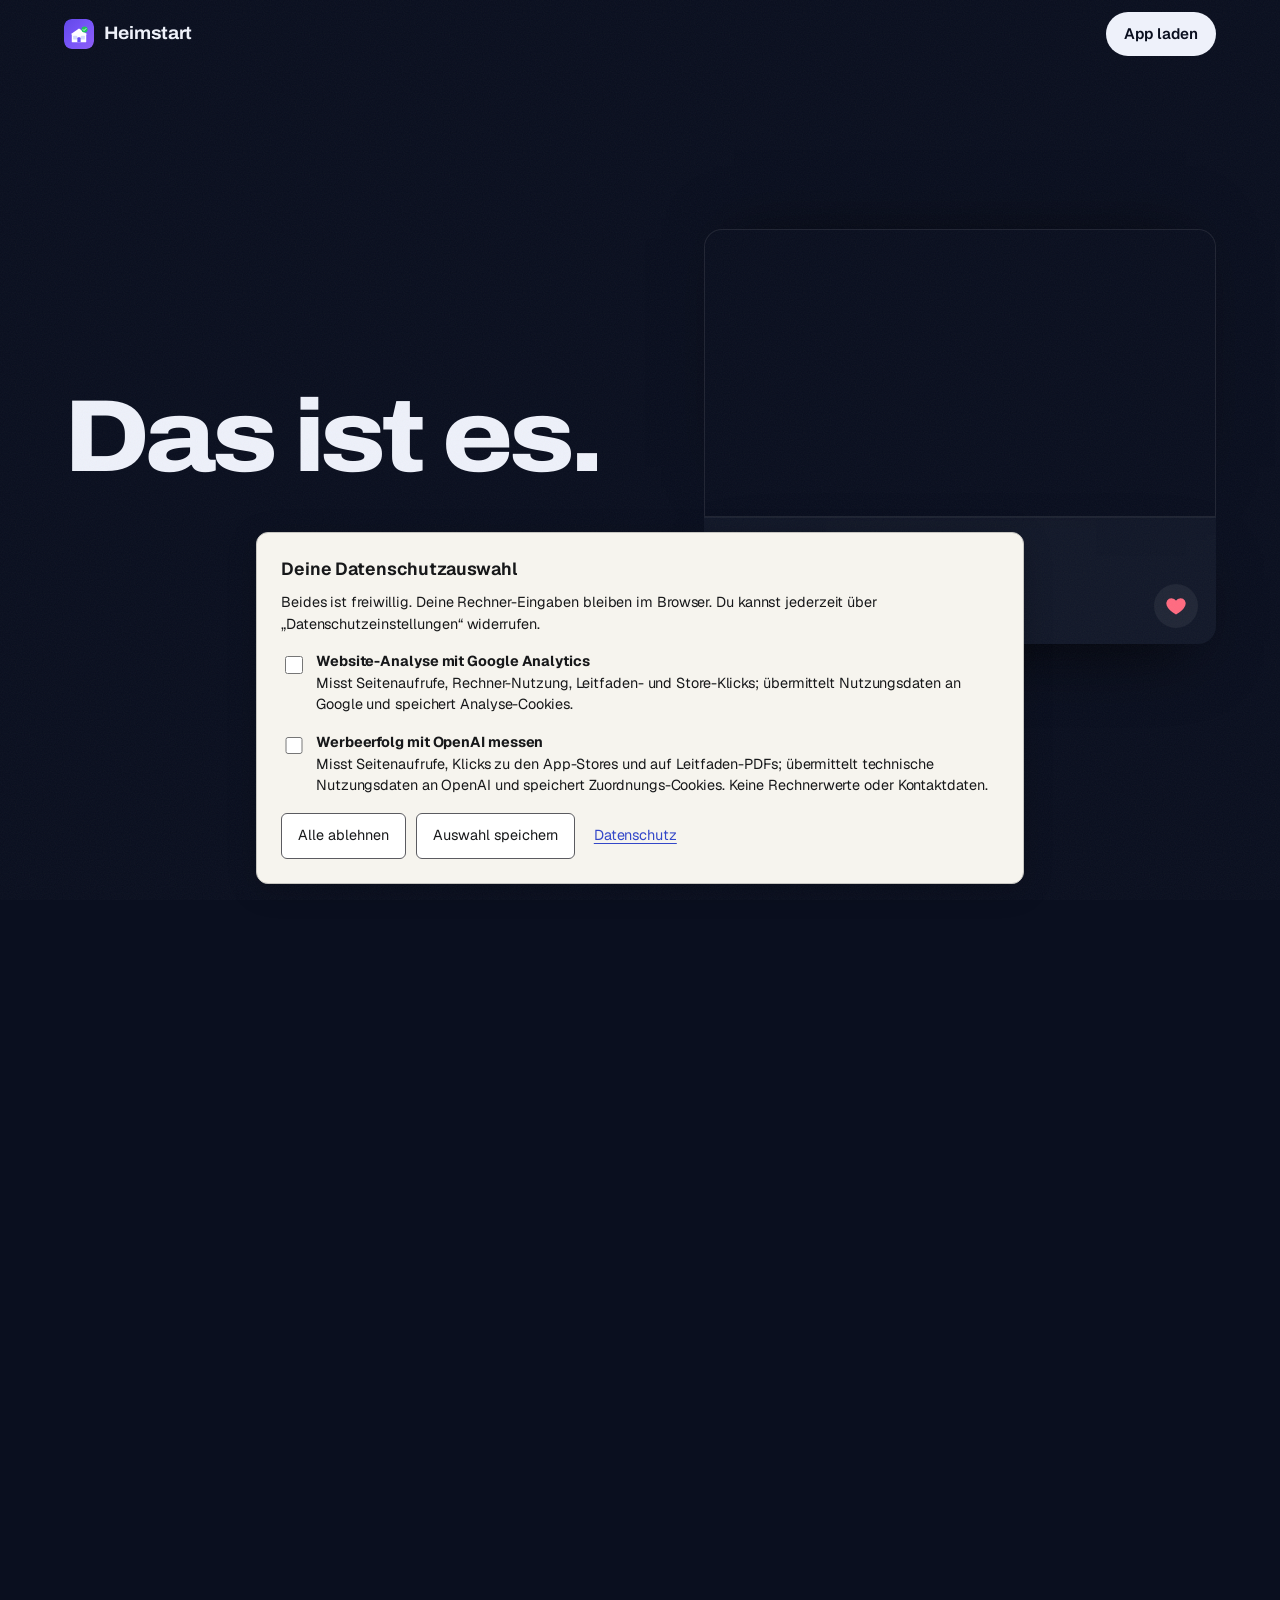
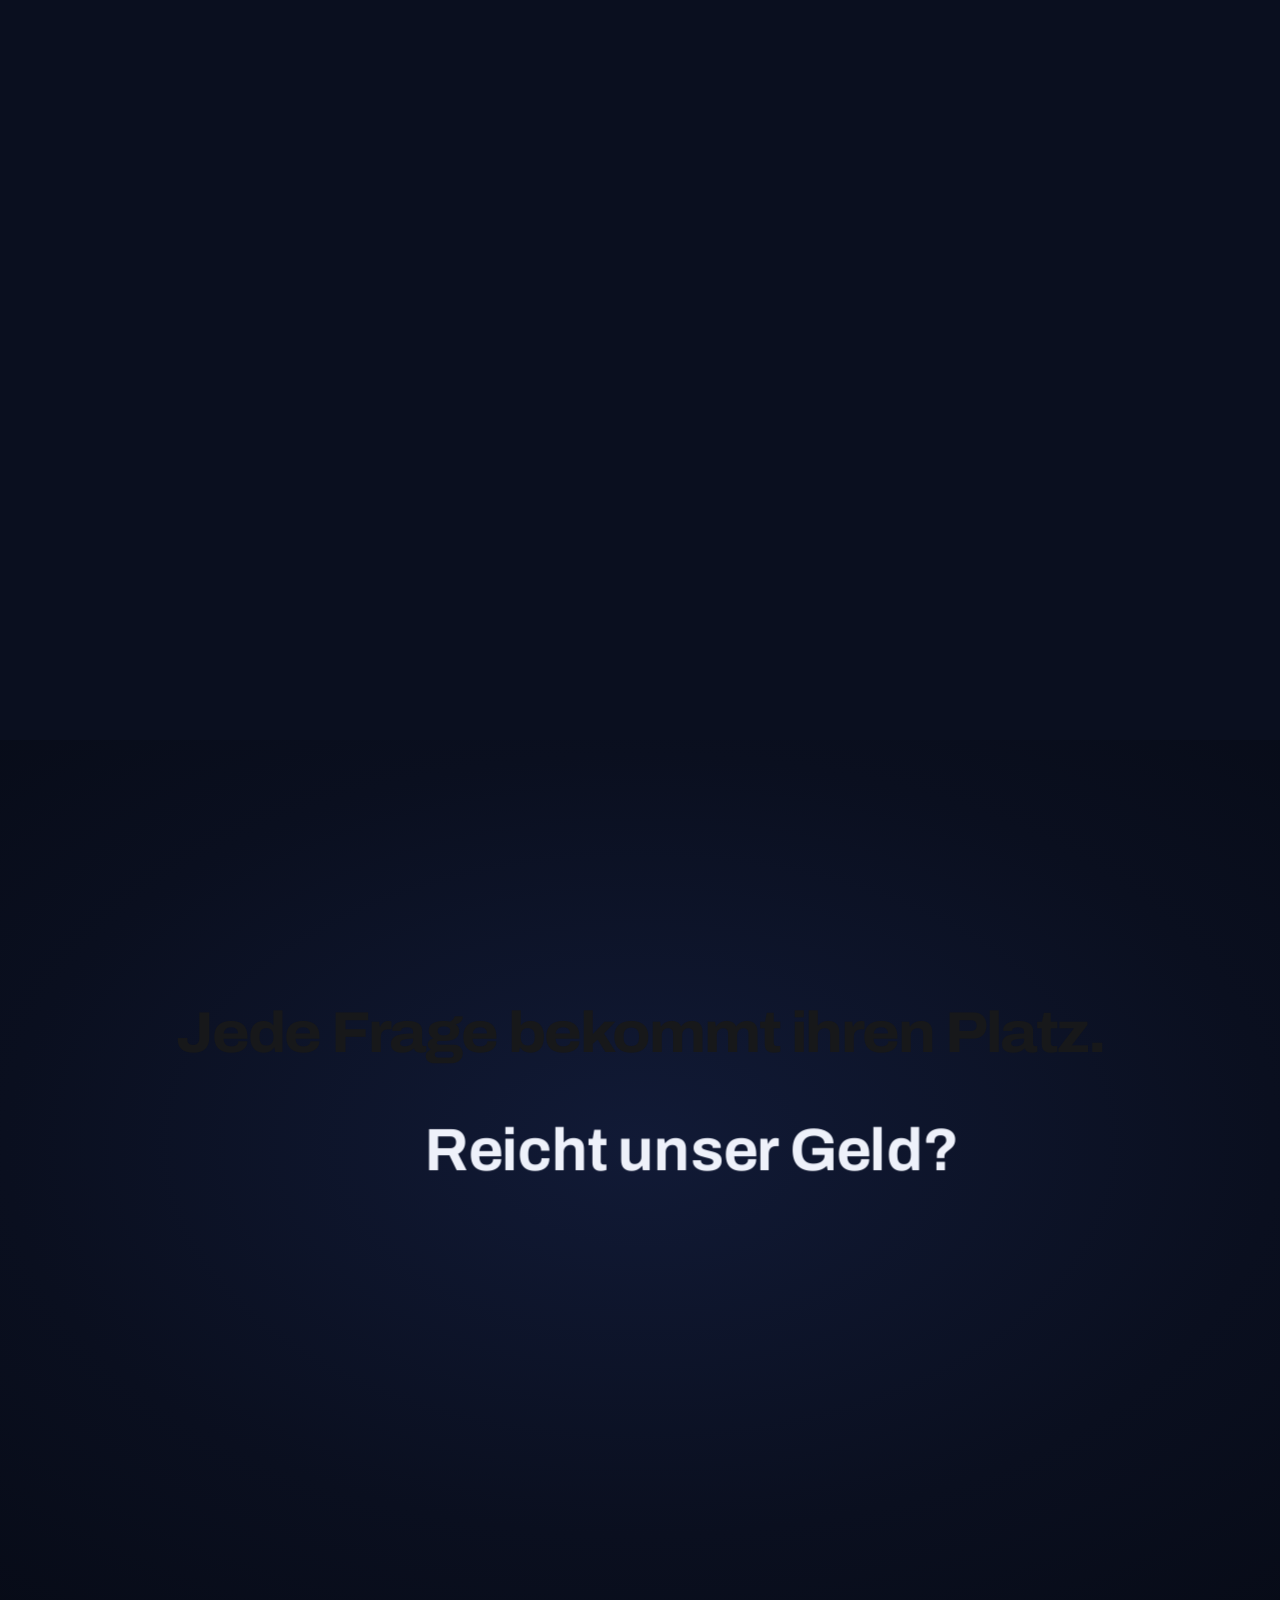
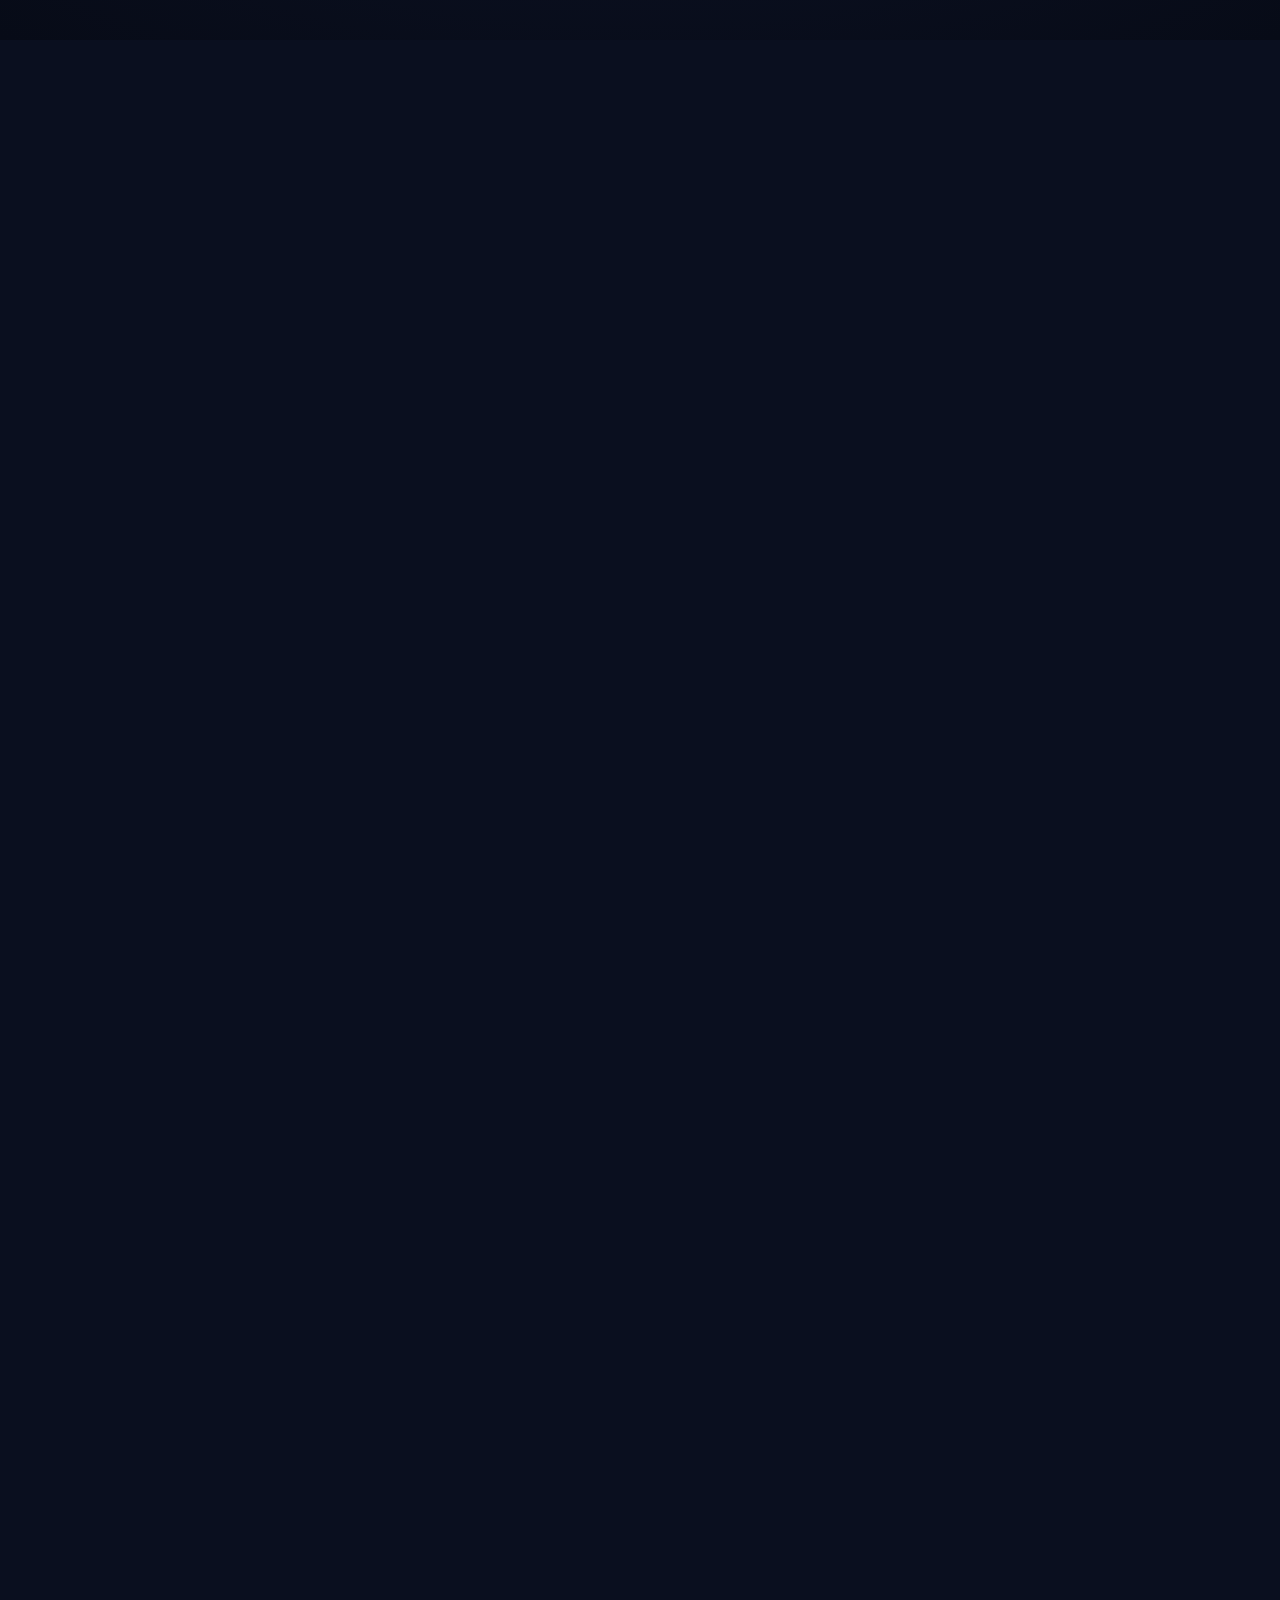
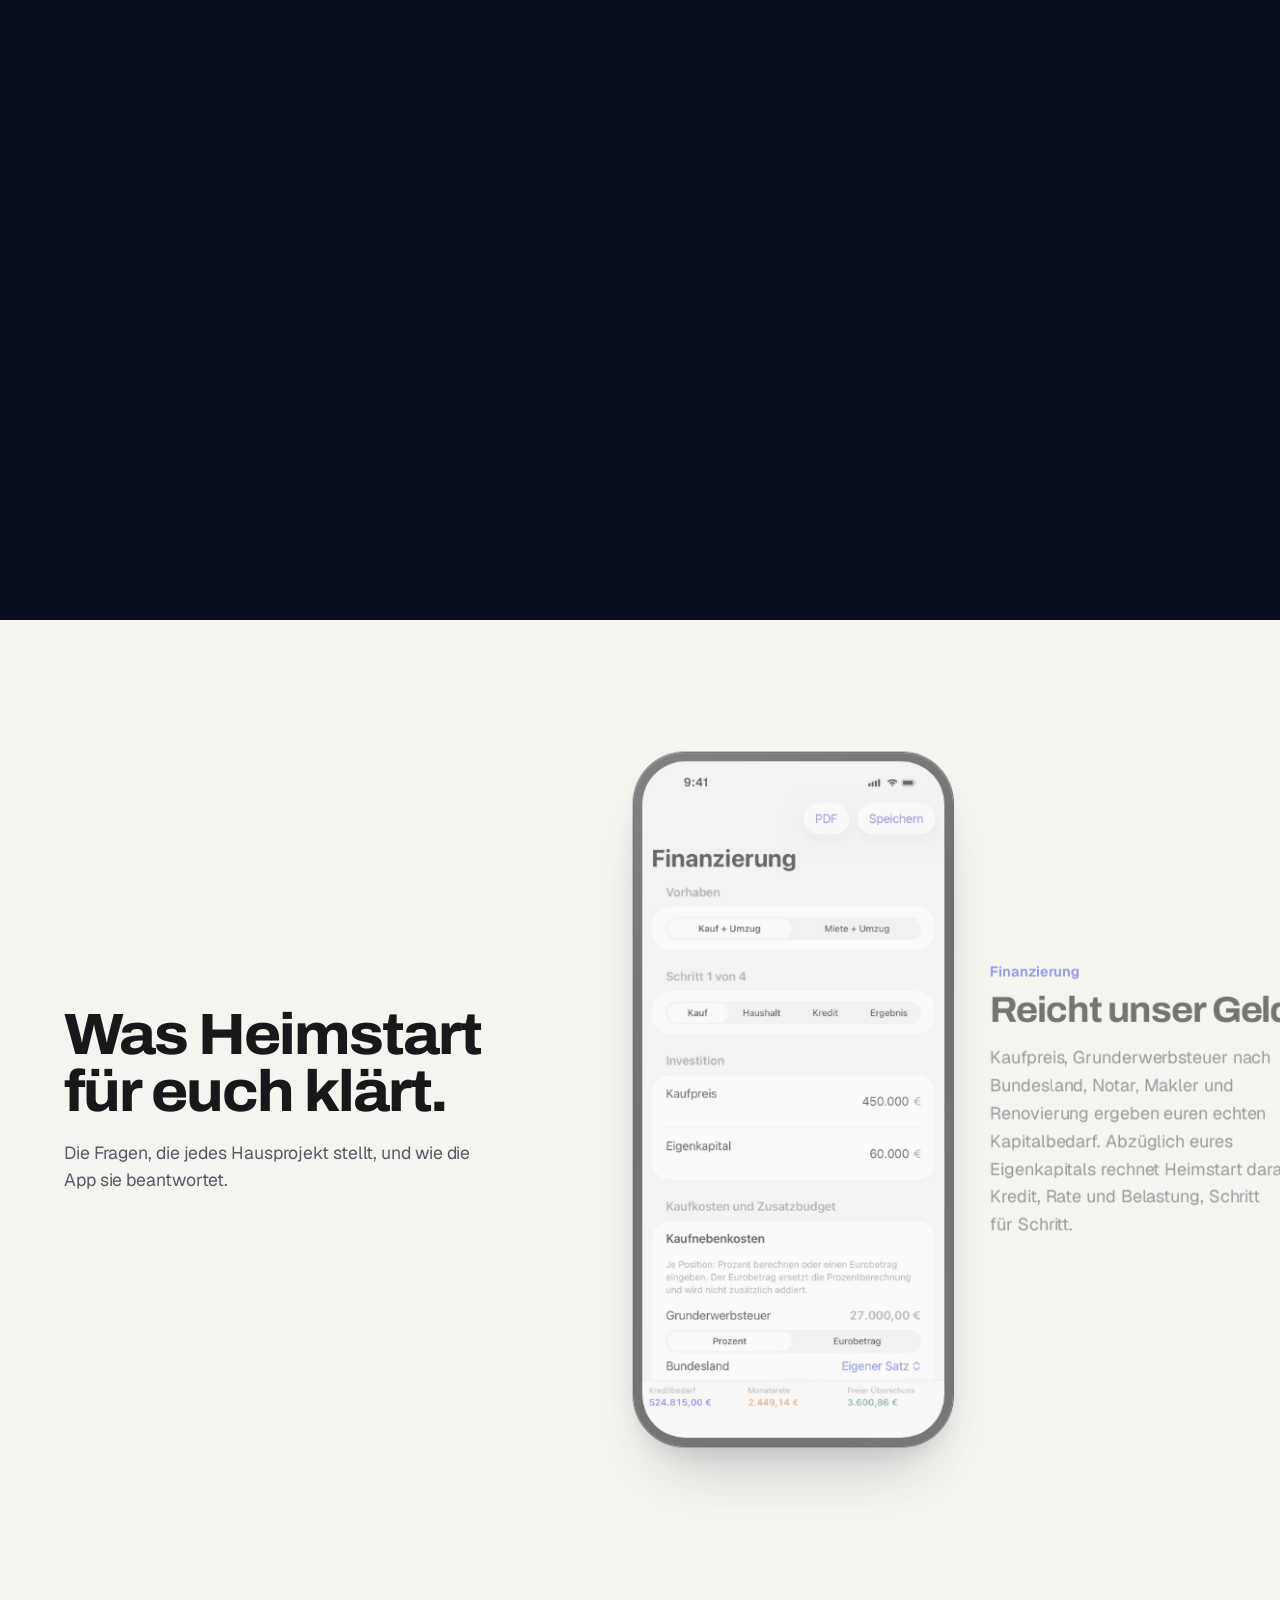
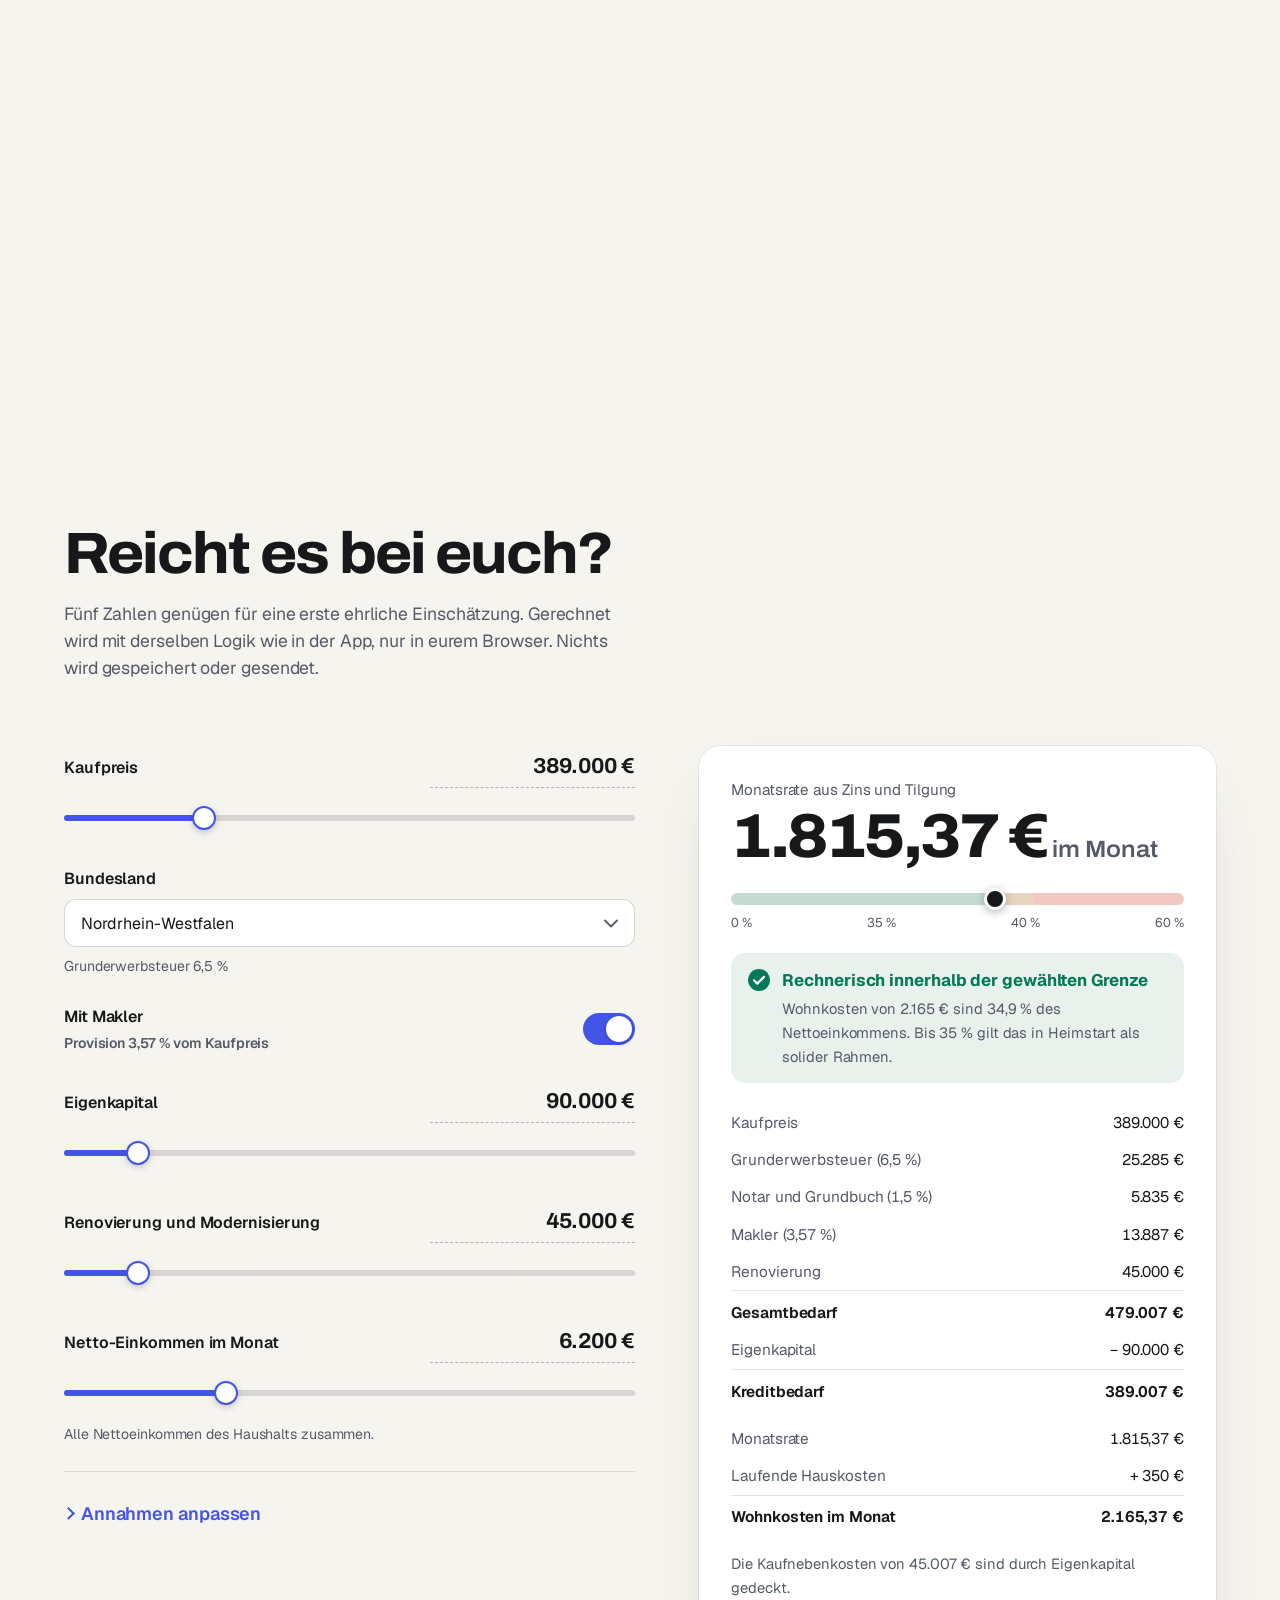
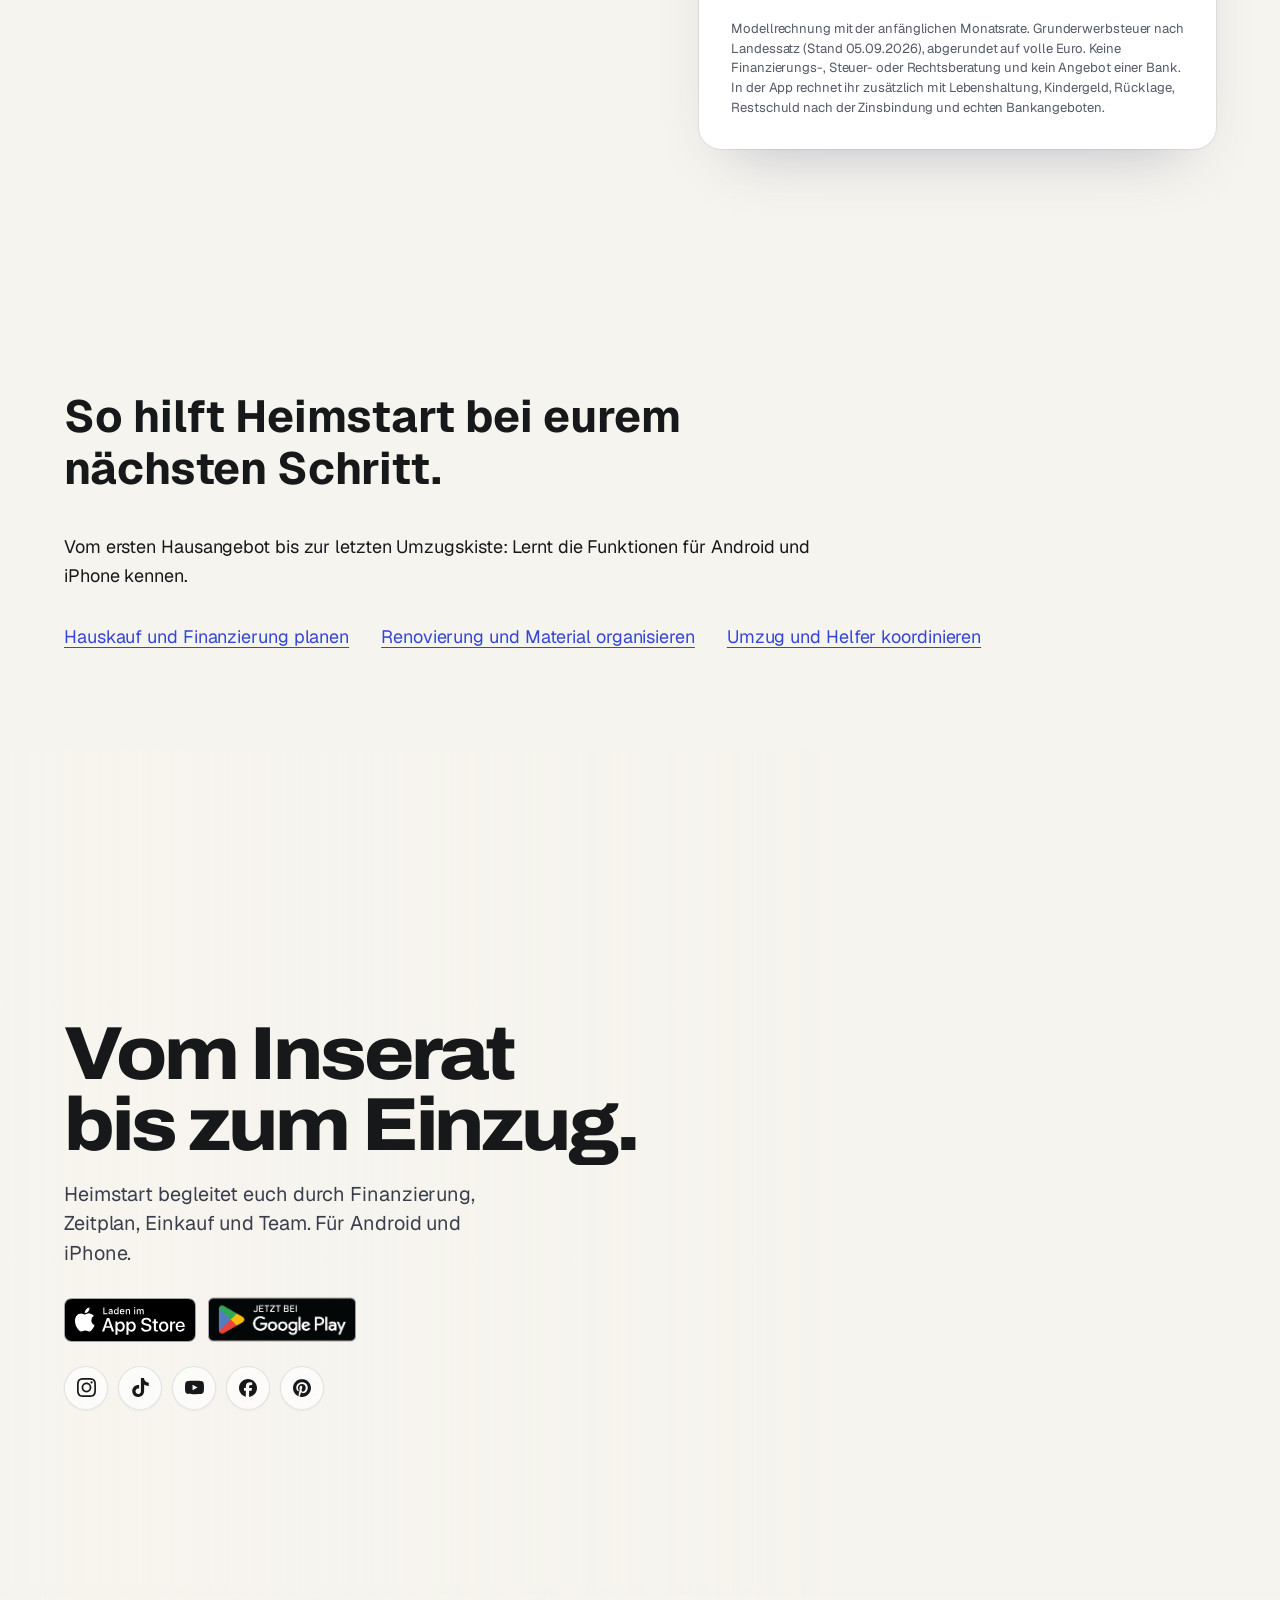
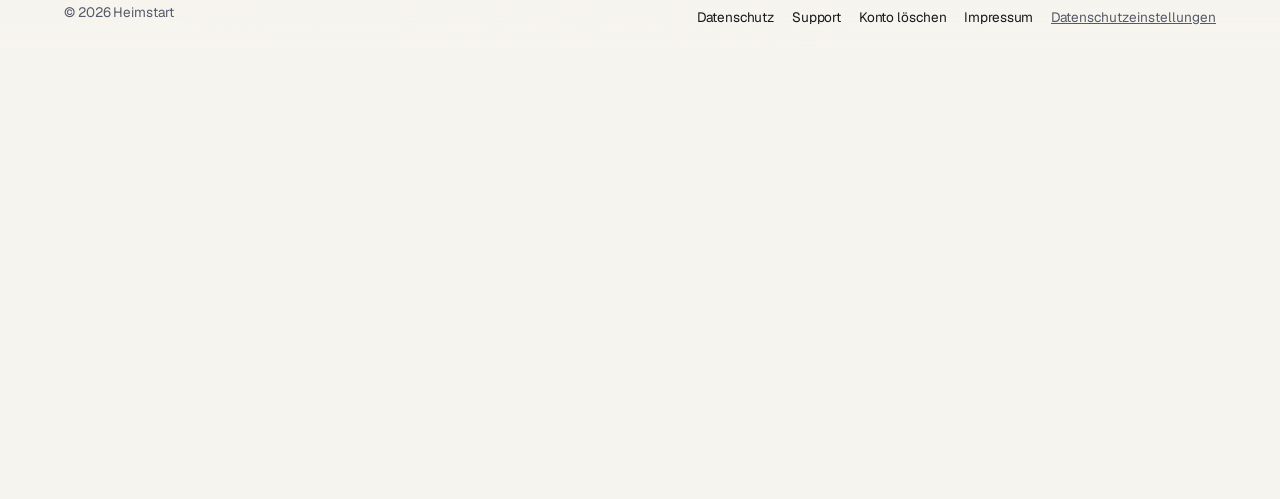
==== commit f8228e91: "Add consent-gated ChatGPT Ads conversion measurement" ====
--- a/index.html
+++ b/index.html
@@ -2,7 +2,7 @@
 <html lang="de" data-phase="night">
 <head>
 <meta charset="utf-8">
-<meta http-equiv="Content-Security-Policy" content="default-src 'self'; base-uri 'self'; object-src 'none'; form-action 'self'; script-src 'self' 'sha256-Du+OJKJSbdUgz5nrHeWWINvez6XKDDU/tyj/5c2uvwo=' https://www.googletagmanager.com; style-src 'self' 'unsafe-inline'; img-src 'self' data: blob: https://www.google-analytics.com https://region1.google-analytics.com; font-src 'self'; media-src 'self' blob:; connect-src 'self' https://www.google-analytics.com https://region1.google-analytics.com https://www.googletagmanager.com">
+<meta http-equiv="Content-Security-Policy" content="default-src 'self'; base-uri 'self'; object-src 'none'; form-action 'self'; script-src 'self' 'sha256-Du+OJKJSbdUgz5nrHeWWINvez6XKDDU/tyj/5c2uvwo=' https://www.googletagmanager.com; style-src 'self' 'unsafe-inline'; img-src https://bzr.openai.com 'self' data: blob: https://www.google-analytics.com https://region1.google-analytics.com; font-src 'self'; media-src 'self' blob:; connect-src https://bzr.openai.com 'self' https://www.google-analytics.com https://region1.google-analytics.com https://www.googletagmanager.com">
 <meta name="referrer" content="strict-origin-when-cross-origin">
 <meta name="viewport" content="width=device-width, initial-scale=1, minimum-scale=1, viewport-fit=cover">
 <title>Heimstart: Haus kaufen, renovieren, einziehen. Alles in einer App.</title>
@@ -499,6 +499,7 @@
 <script src="assets/stores.js?v=20261022"></script>
 <script src="scrollcraft.js?v=20261025"></script>
 <script src="assets/heimstart.js?v=20261028-hint"></script>
+<script src="assets/ads-measurement.js"></script>
 <script src="assets/analytics.js"></script>
 </body>
 </html>
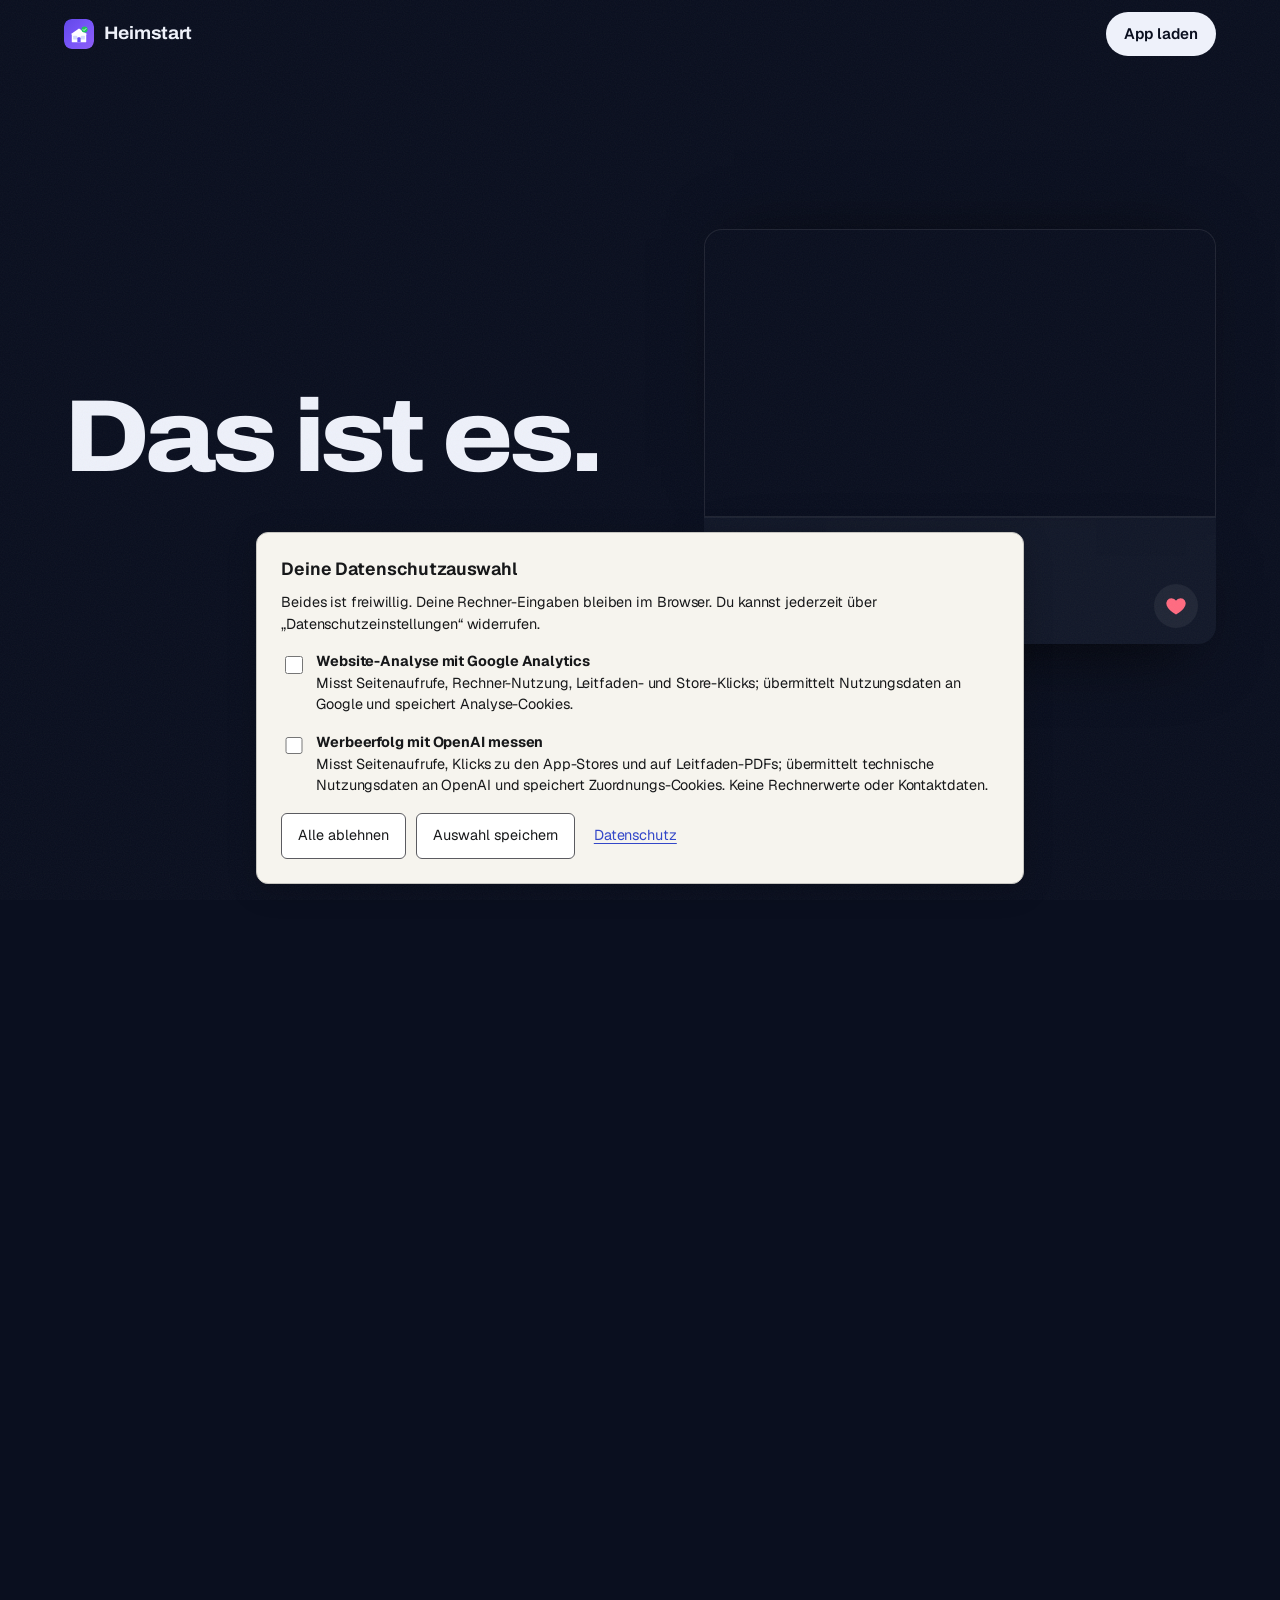
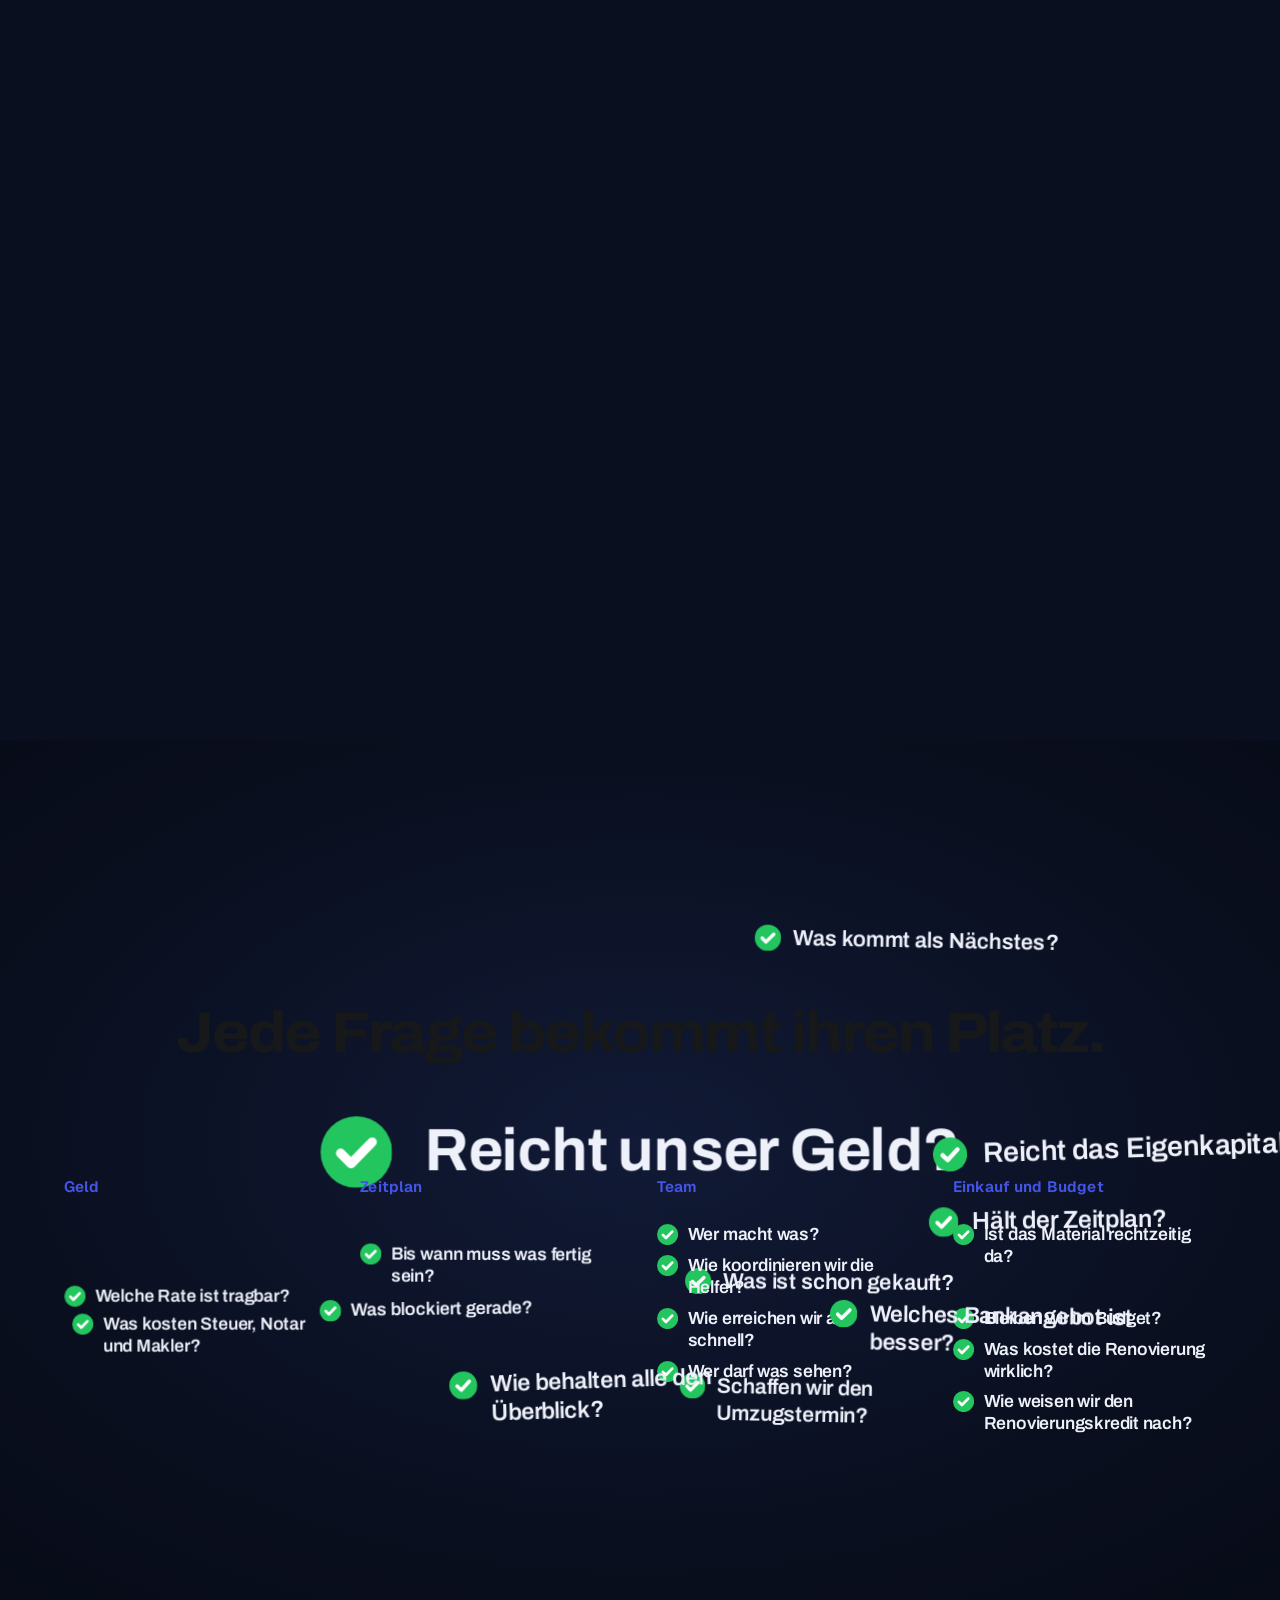
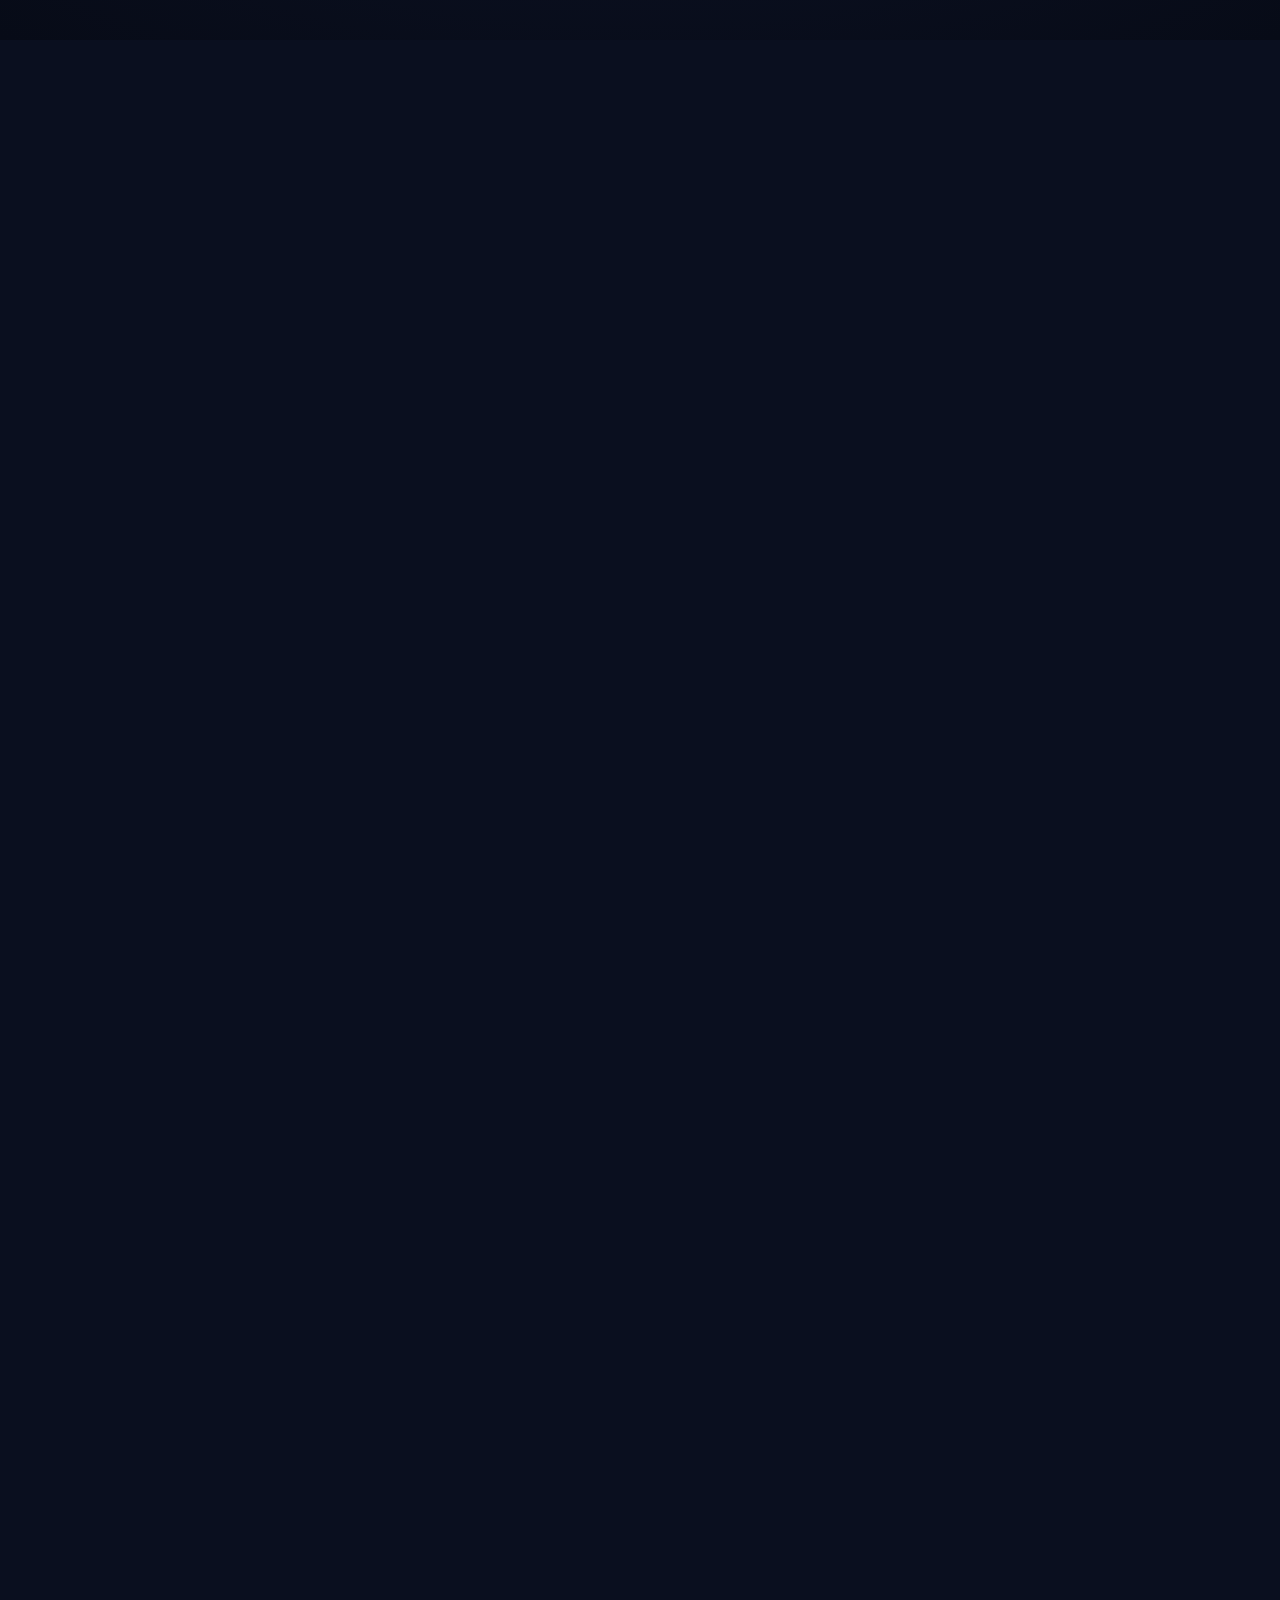
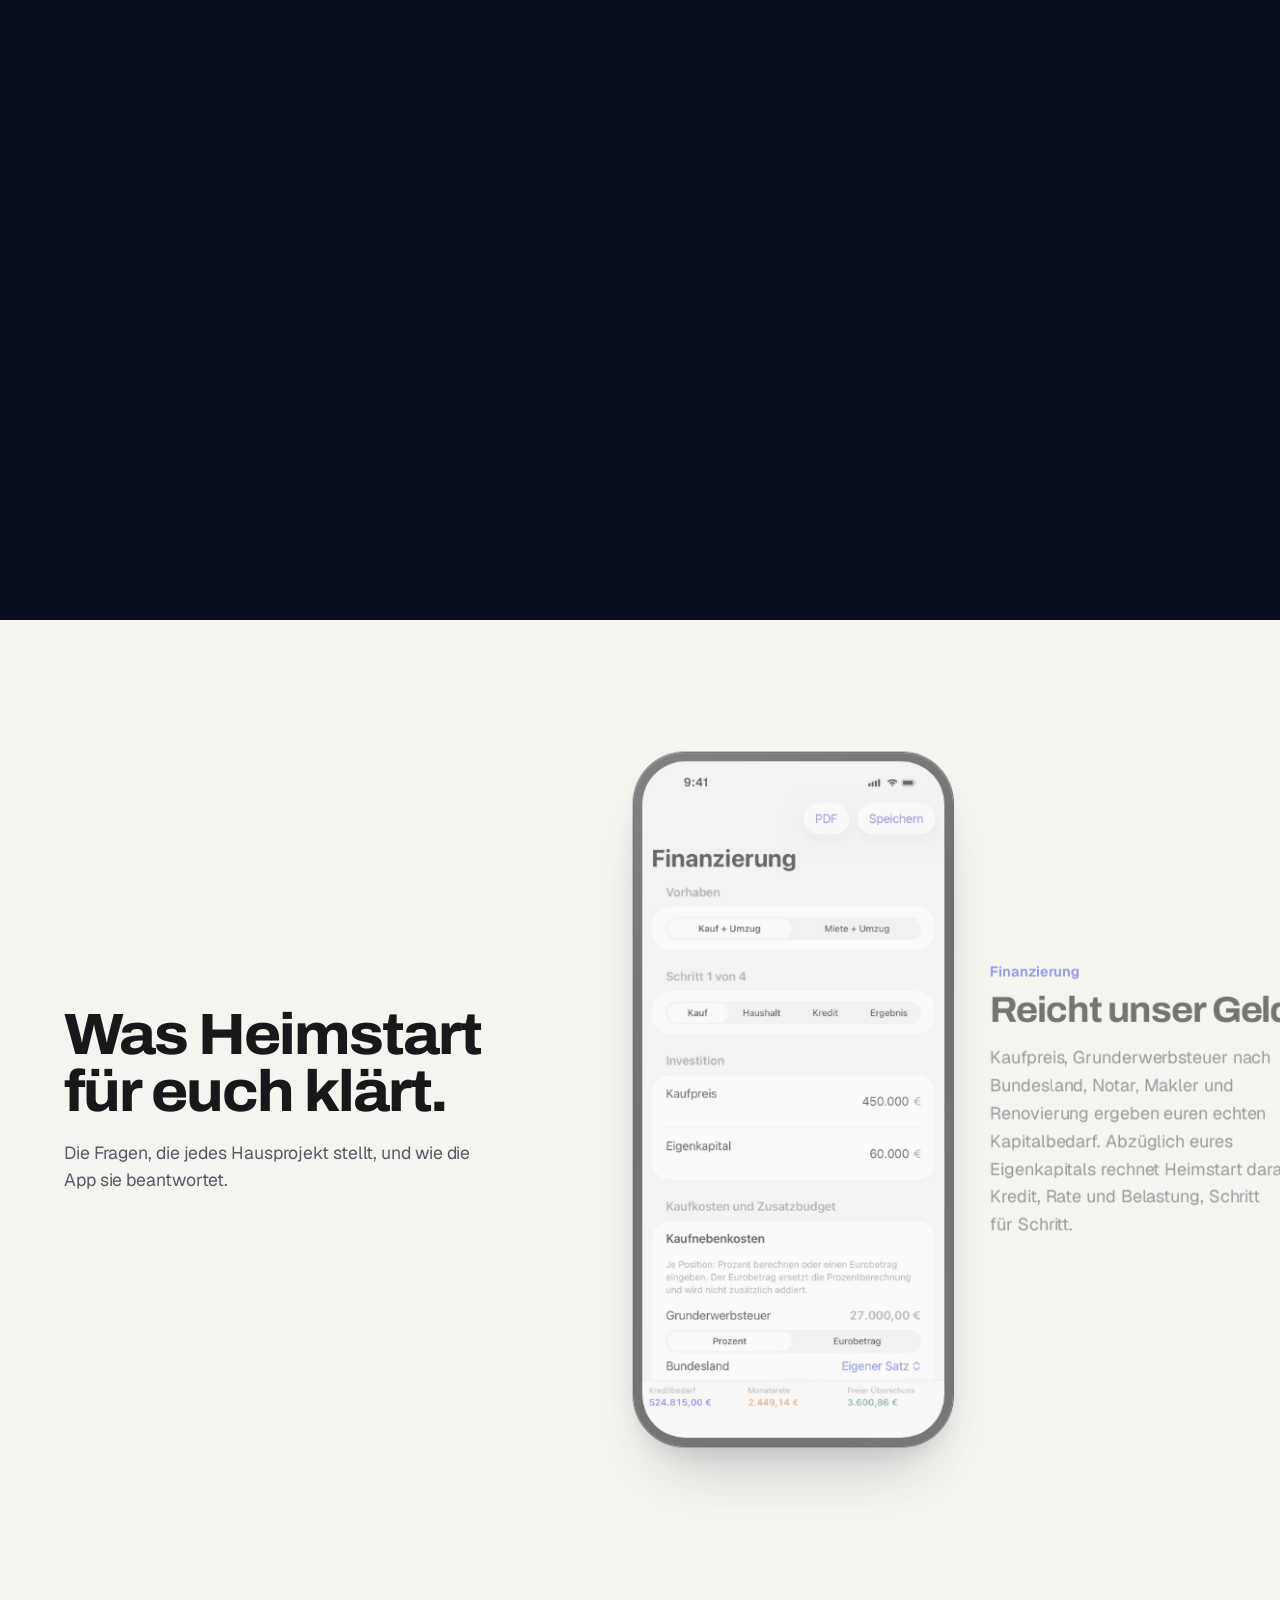
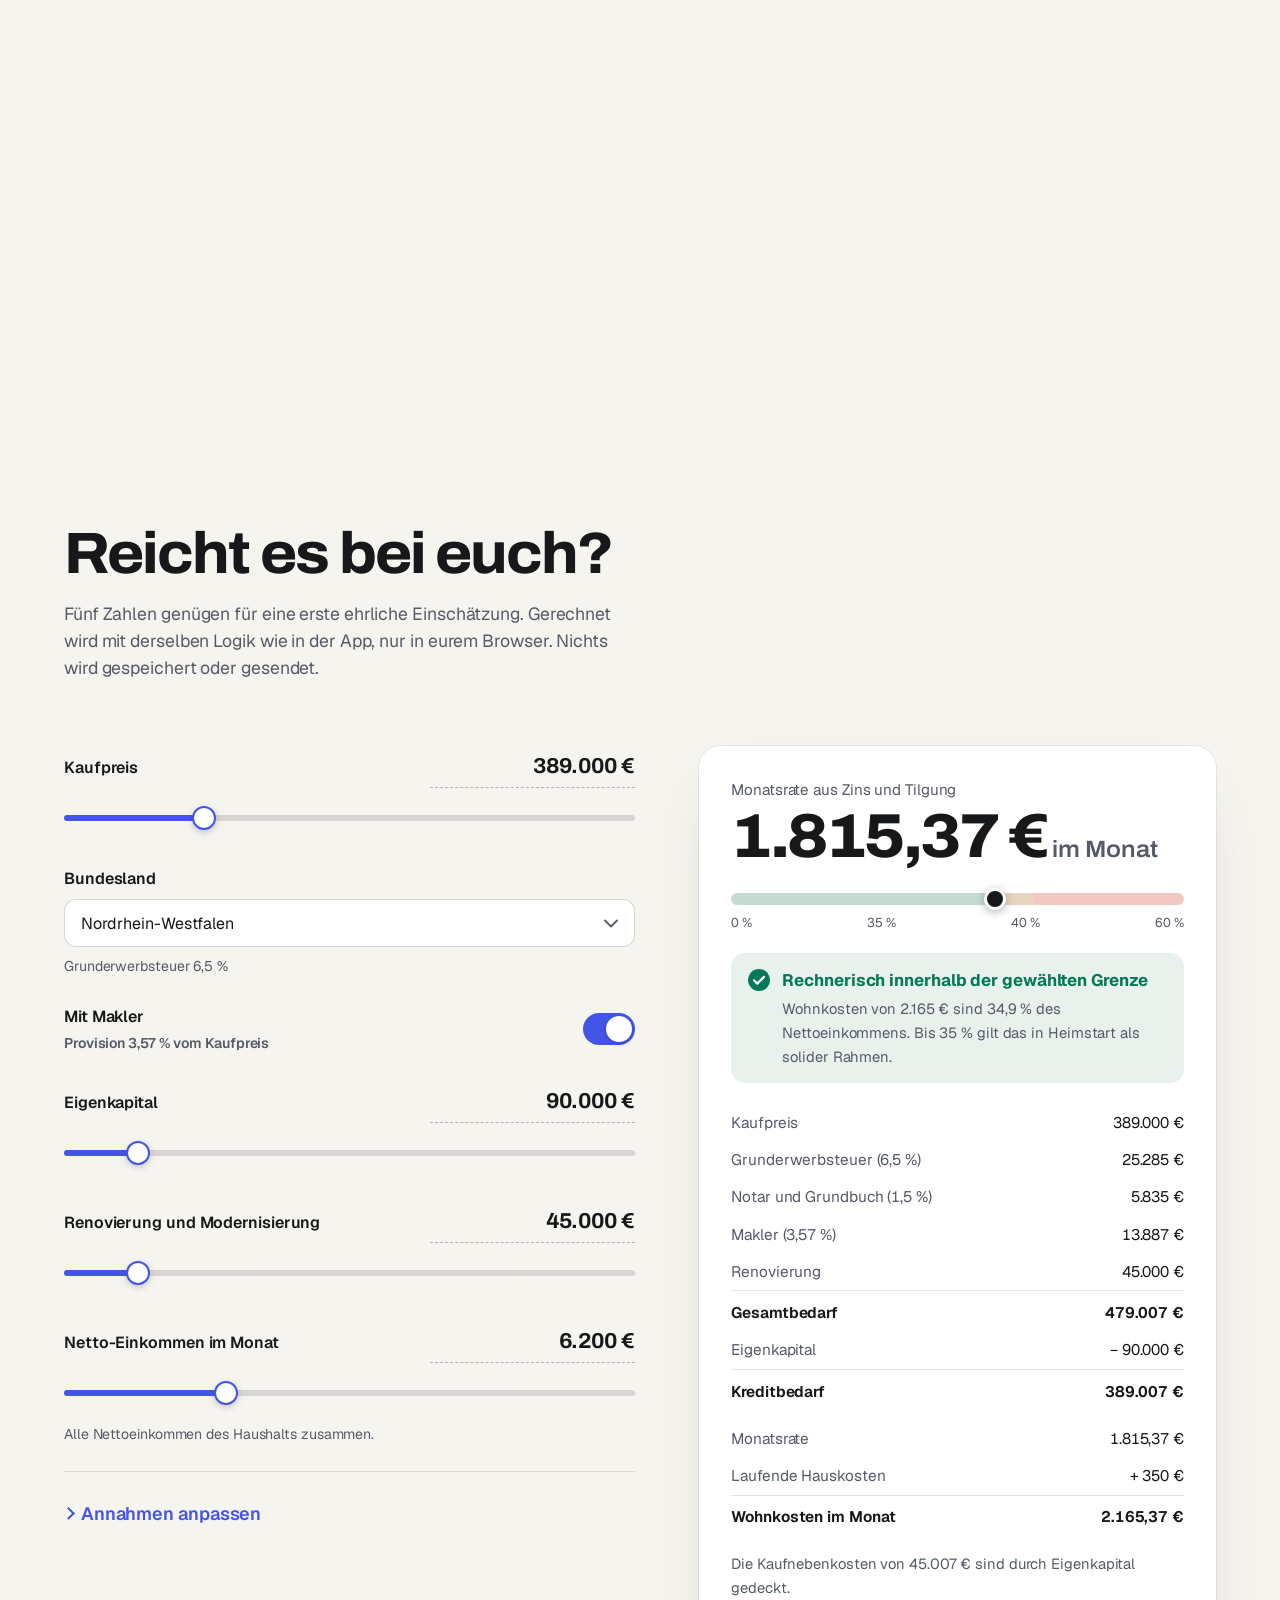
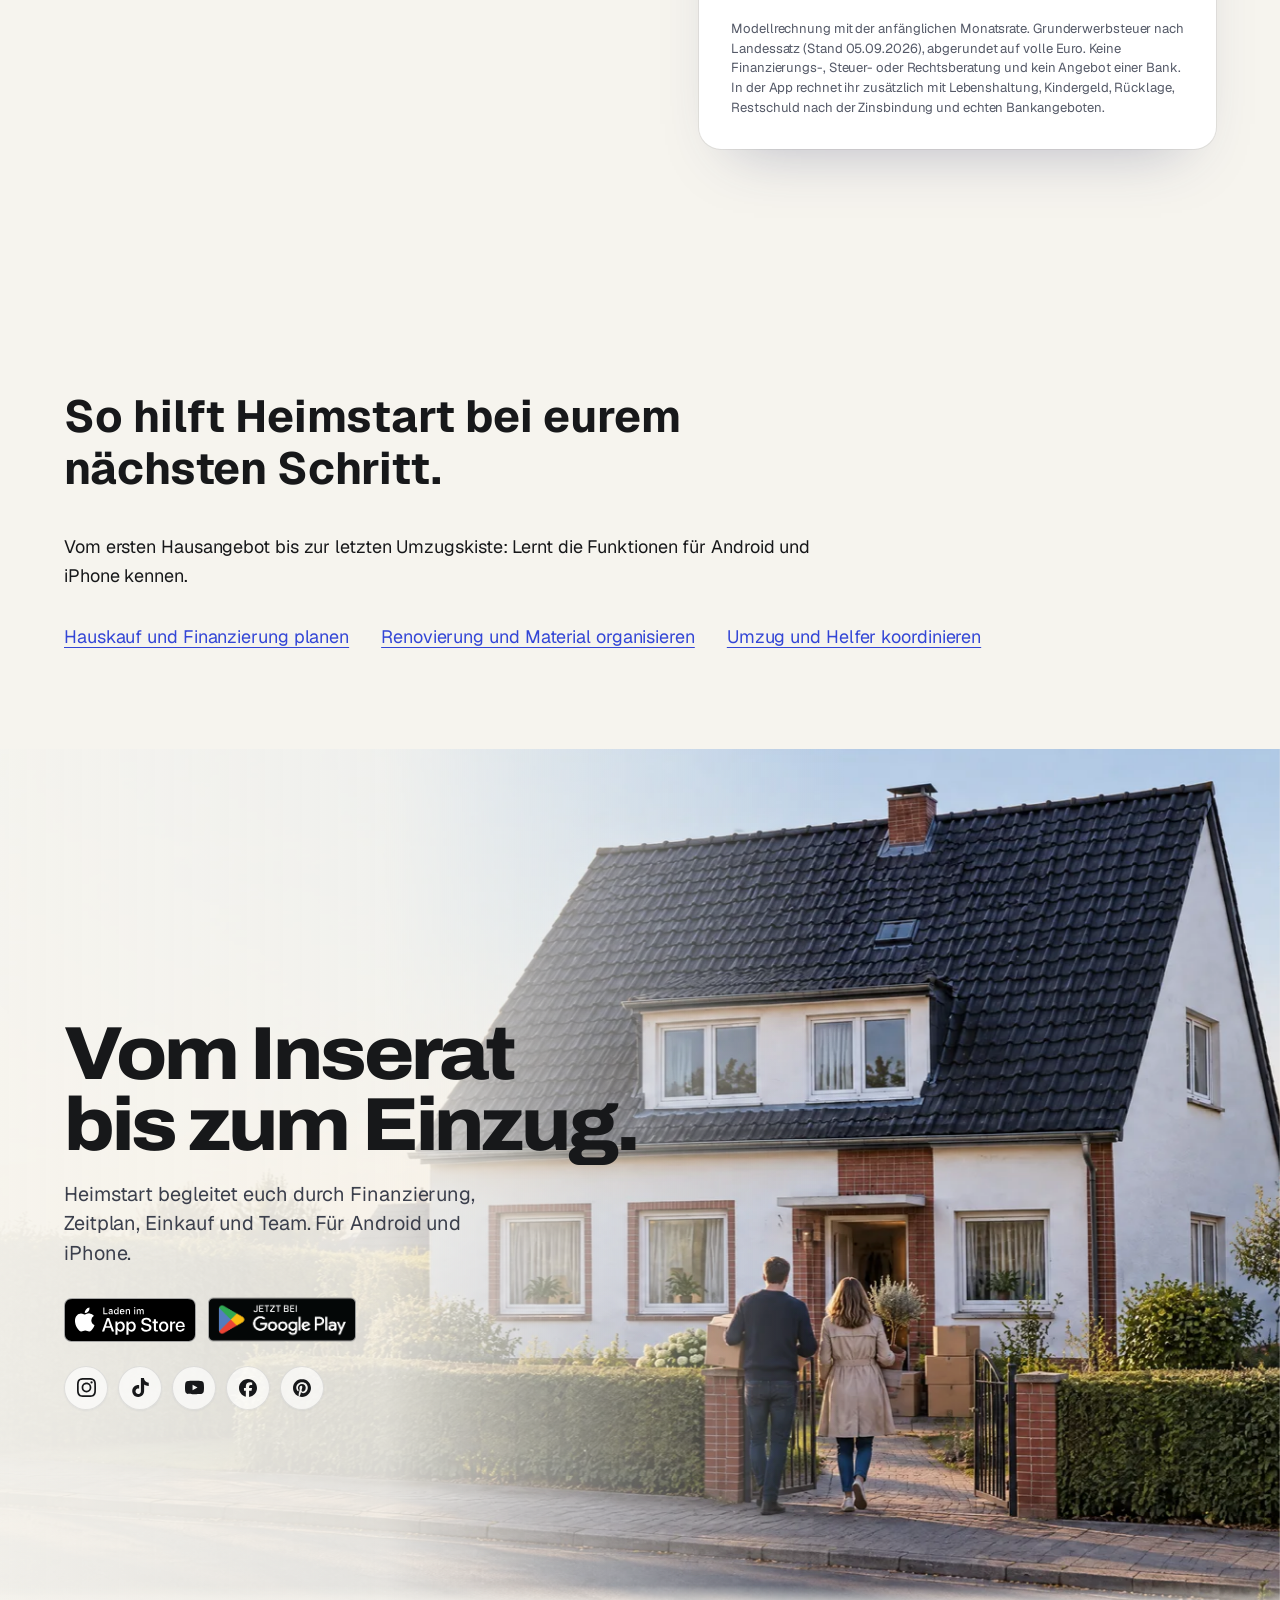
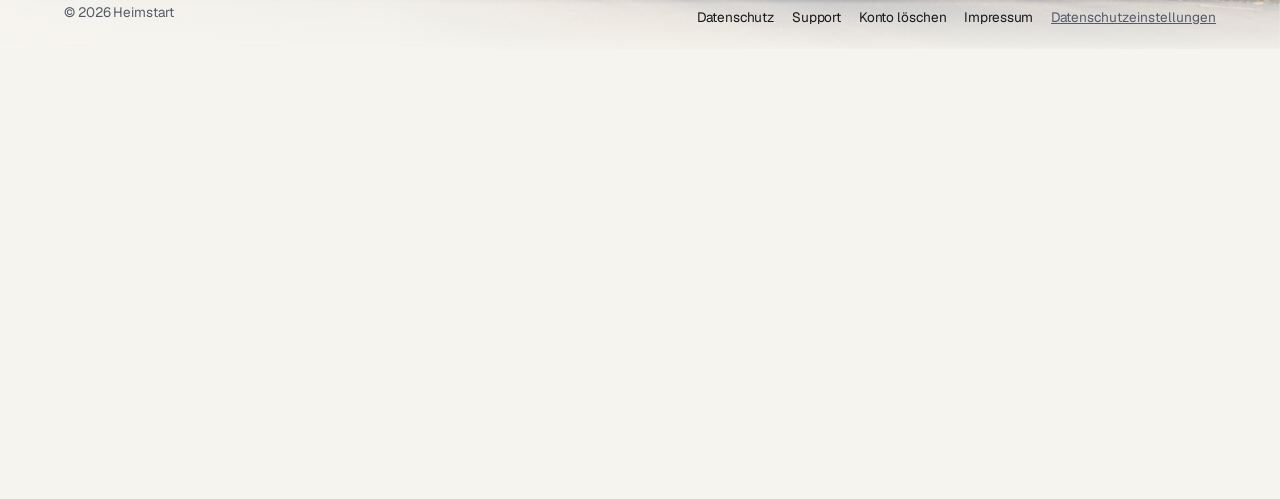
==== commit 840b654d: "Make conversion transport receipts verifiable in explicit debug mode" ====
--- a/index.html
+++ b/index.html
@@ -499,7 +499,7 @@
 <script src="assets/stores.js?v=20261022"></script>
 <script src="scrollcraft.js?v=20261025"></script>
 <script src="assets/heimstart.js?v=20261028-hint"></script>
-<script src="assets/ads-measurement.js"></script>
-<script src="assets/analytics.js"></script>
+<script src="assets/ads-measurement.js?v=20261117-2"></script>
+<script src="assets/analytics.js?v=20261117"></script>
 </body>
 </html>
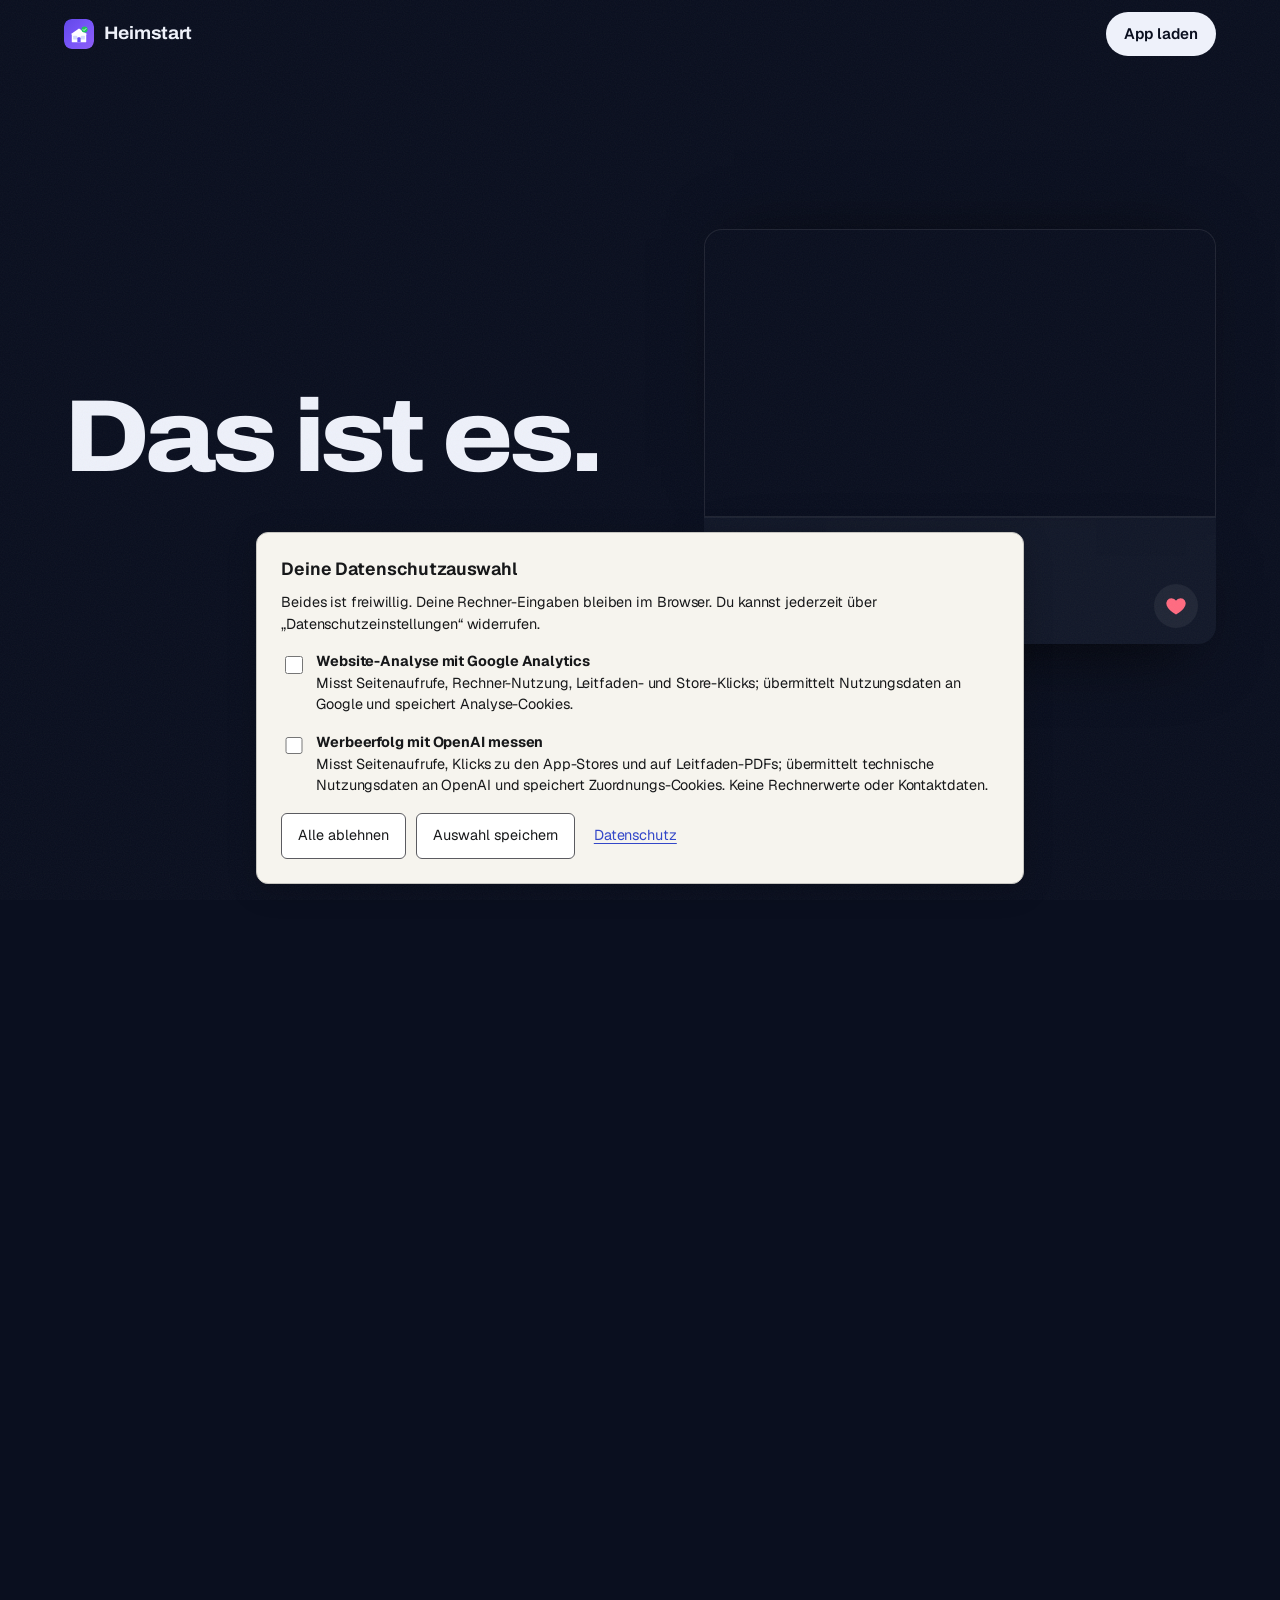
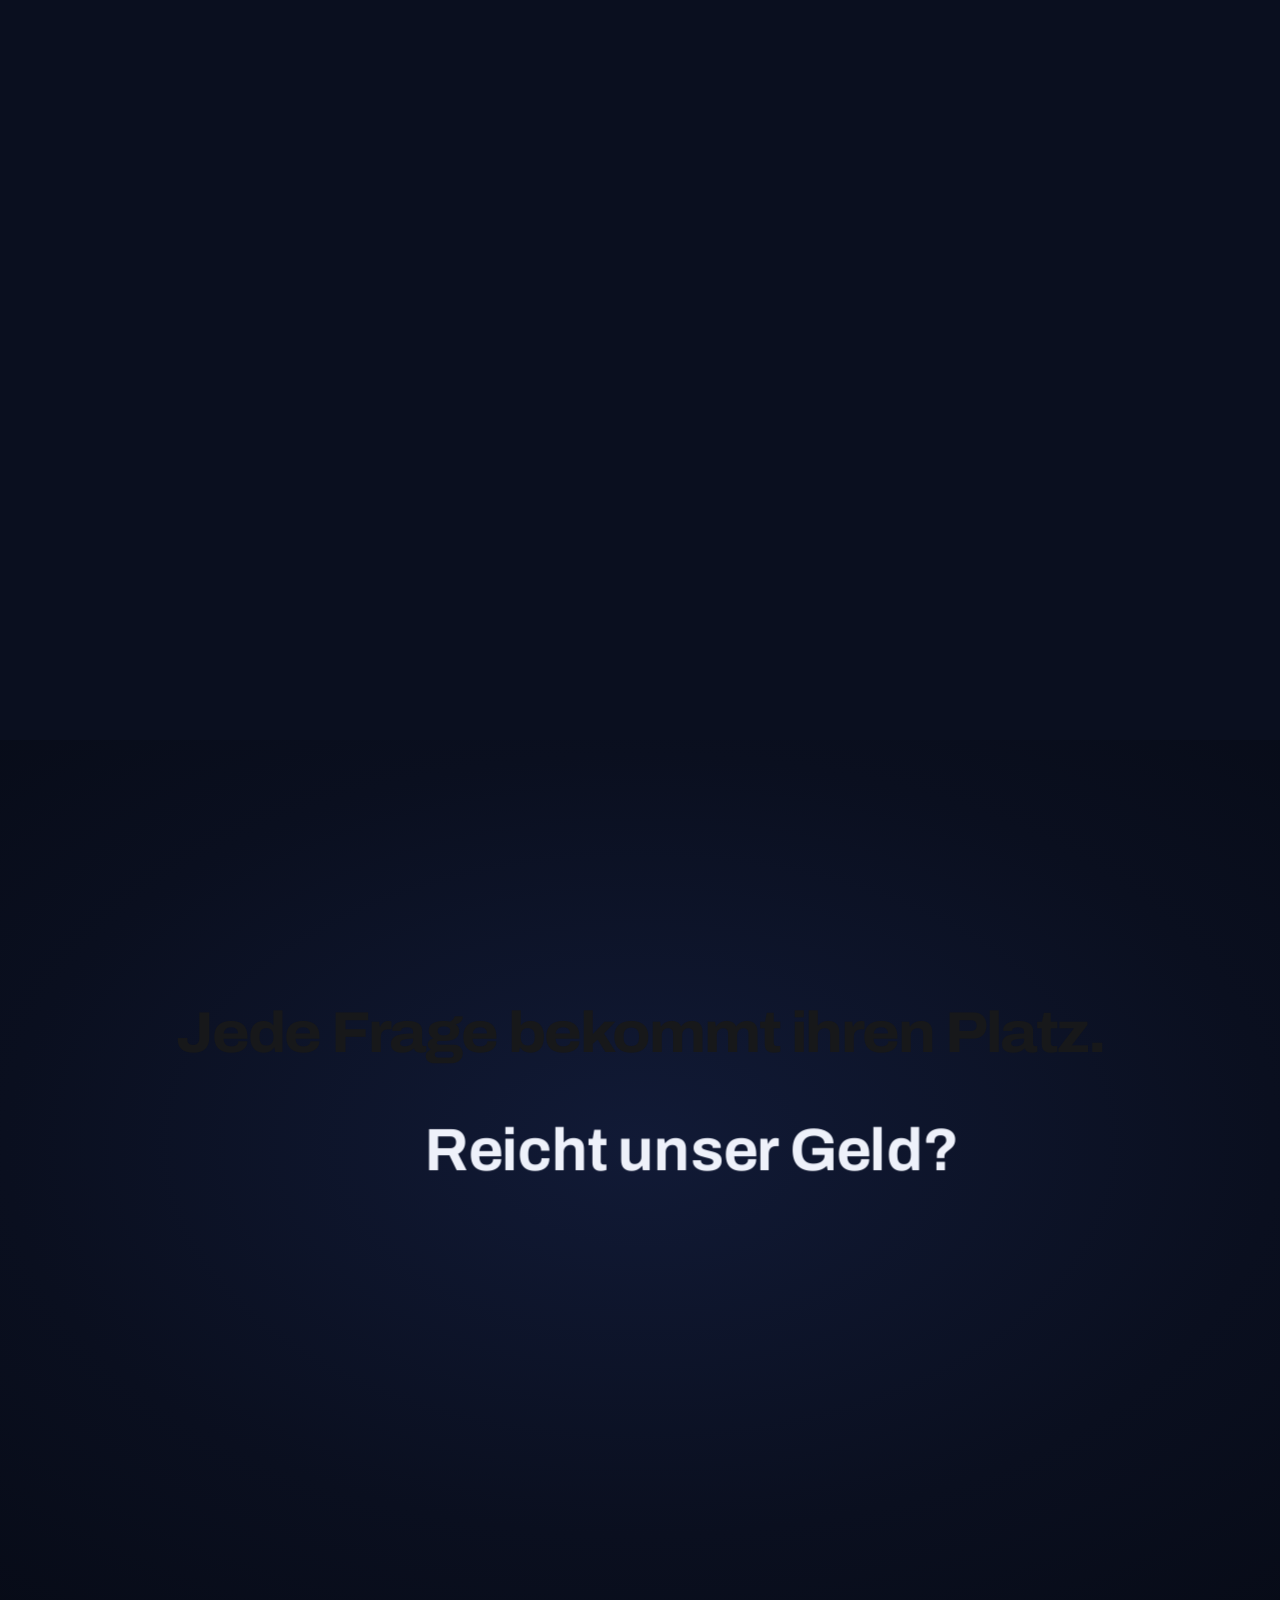
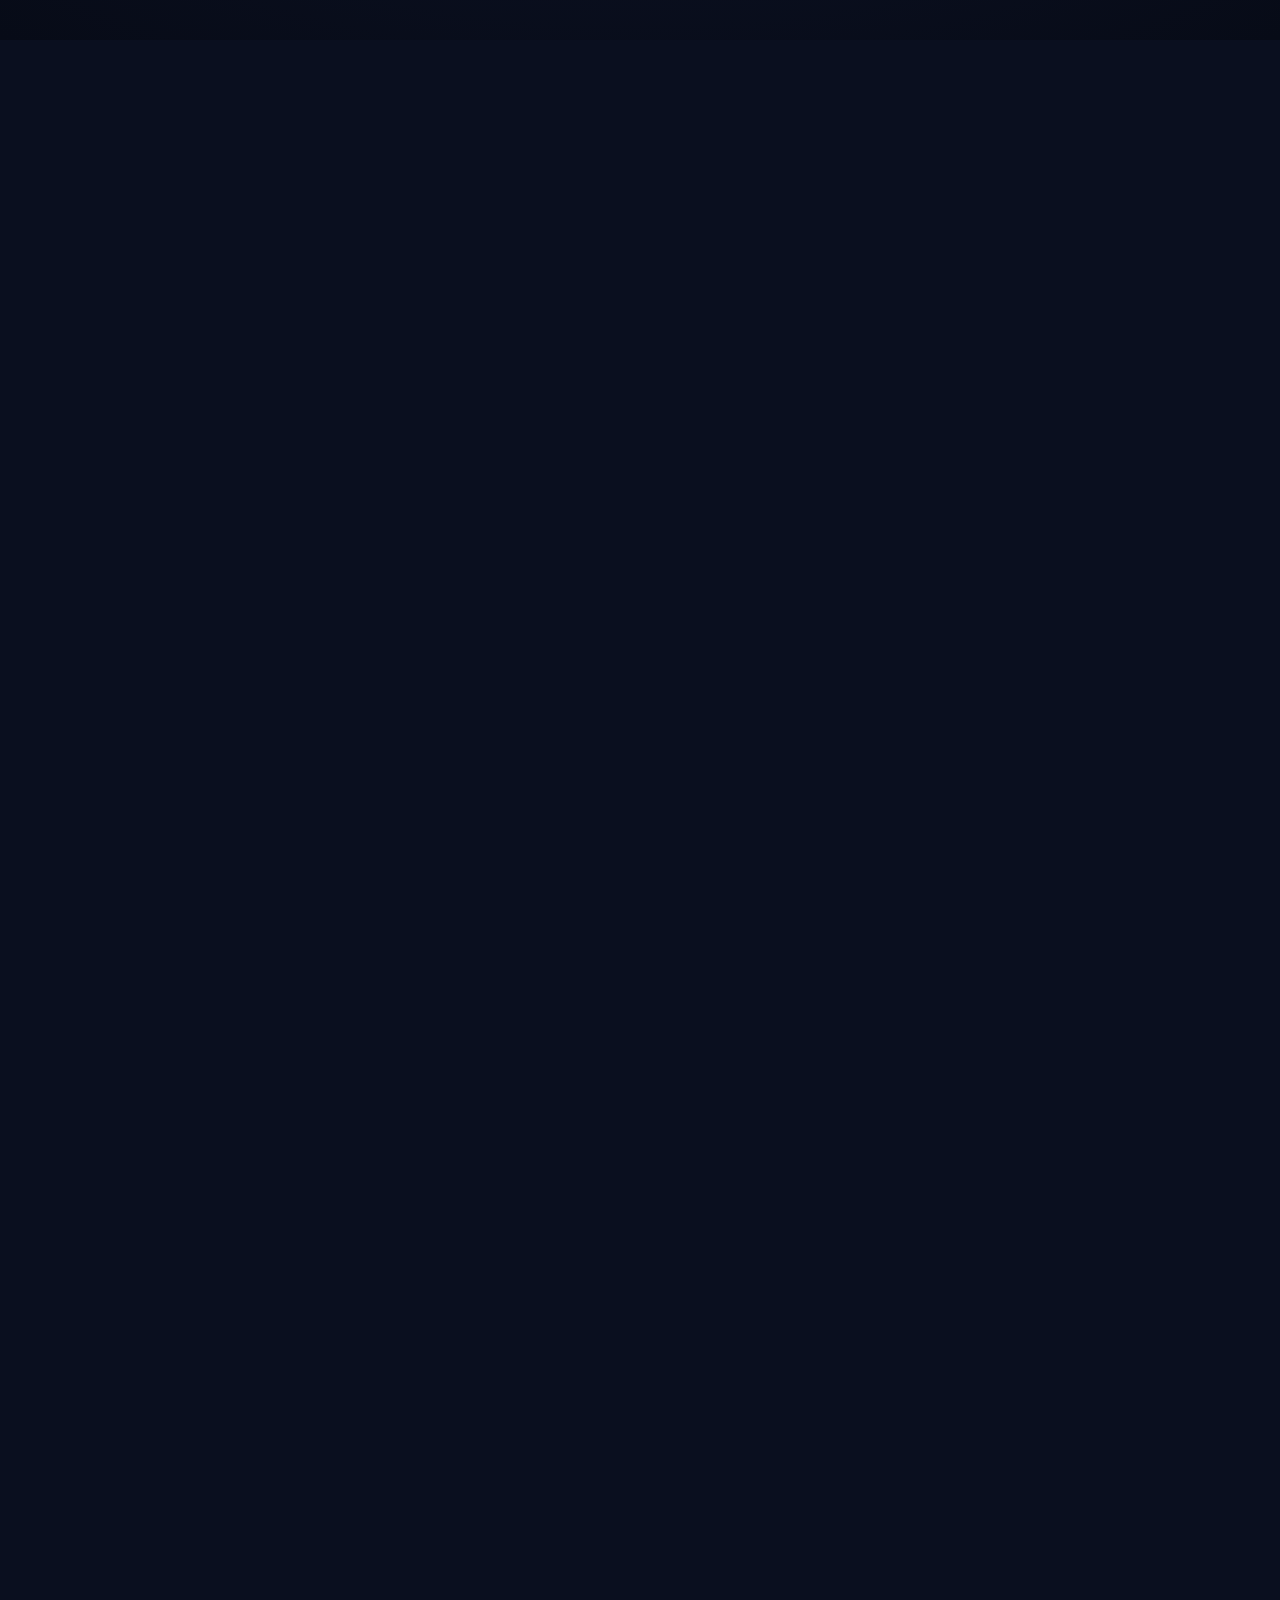
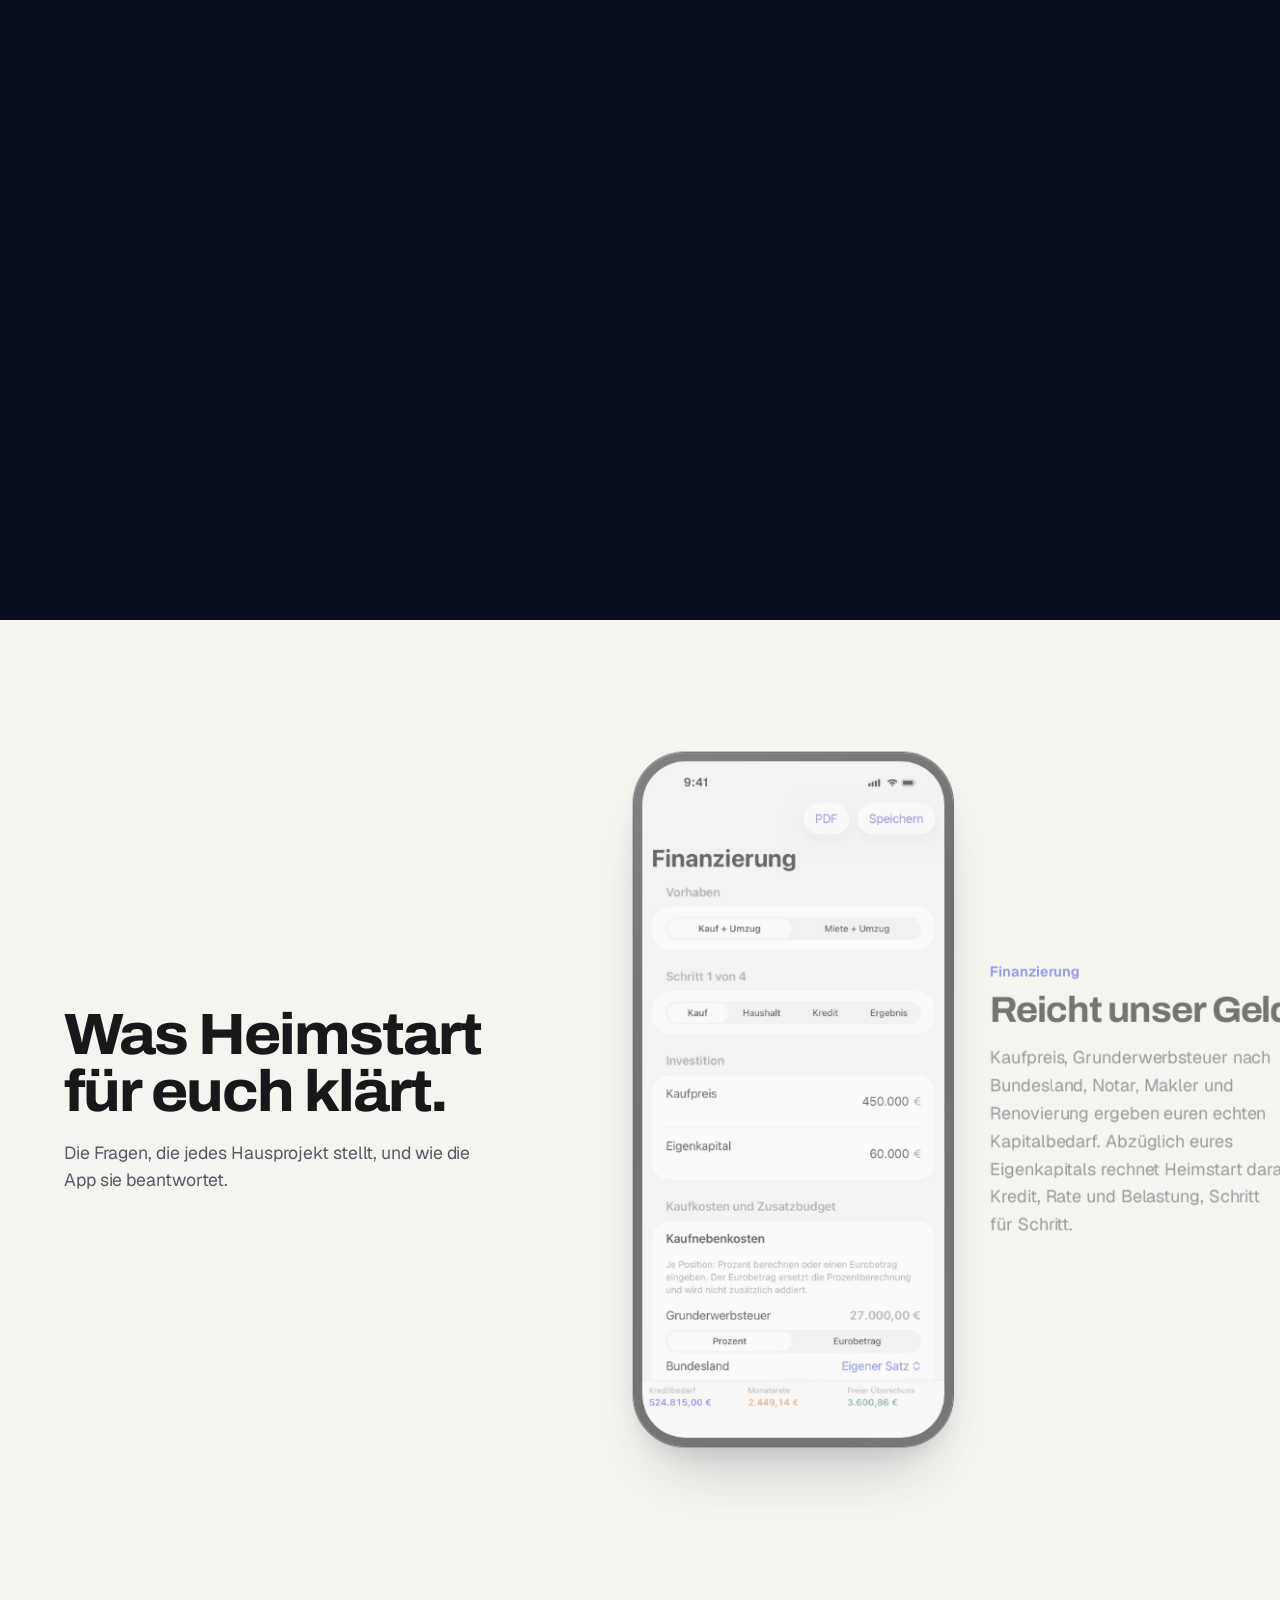
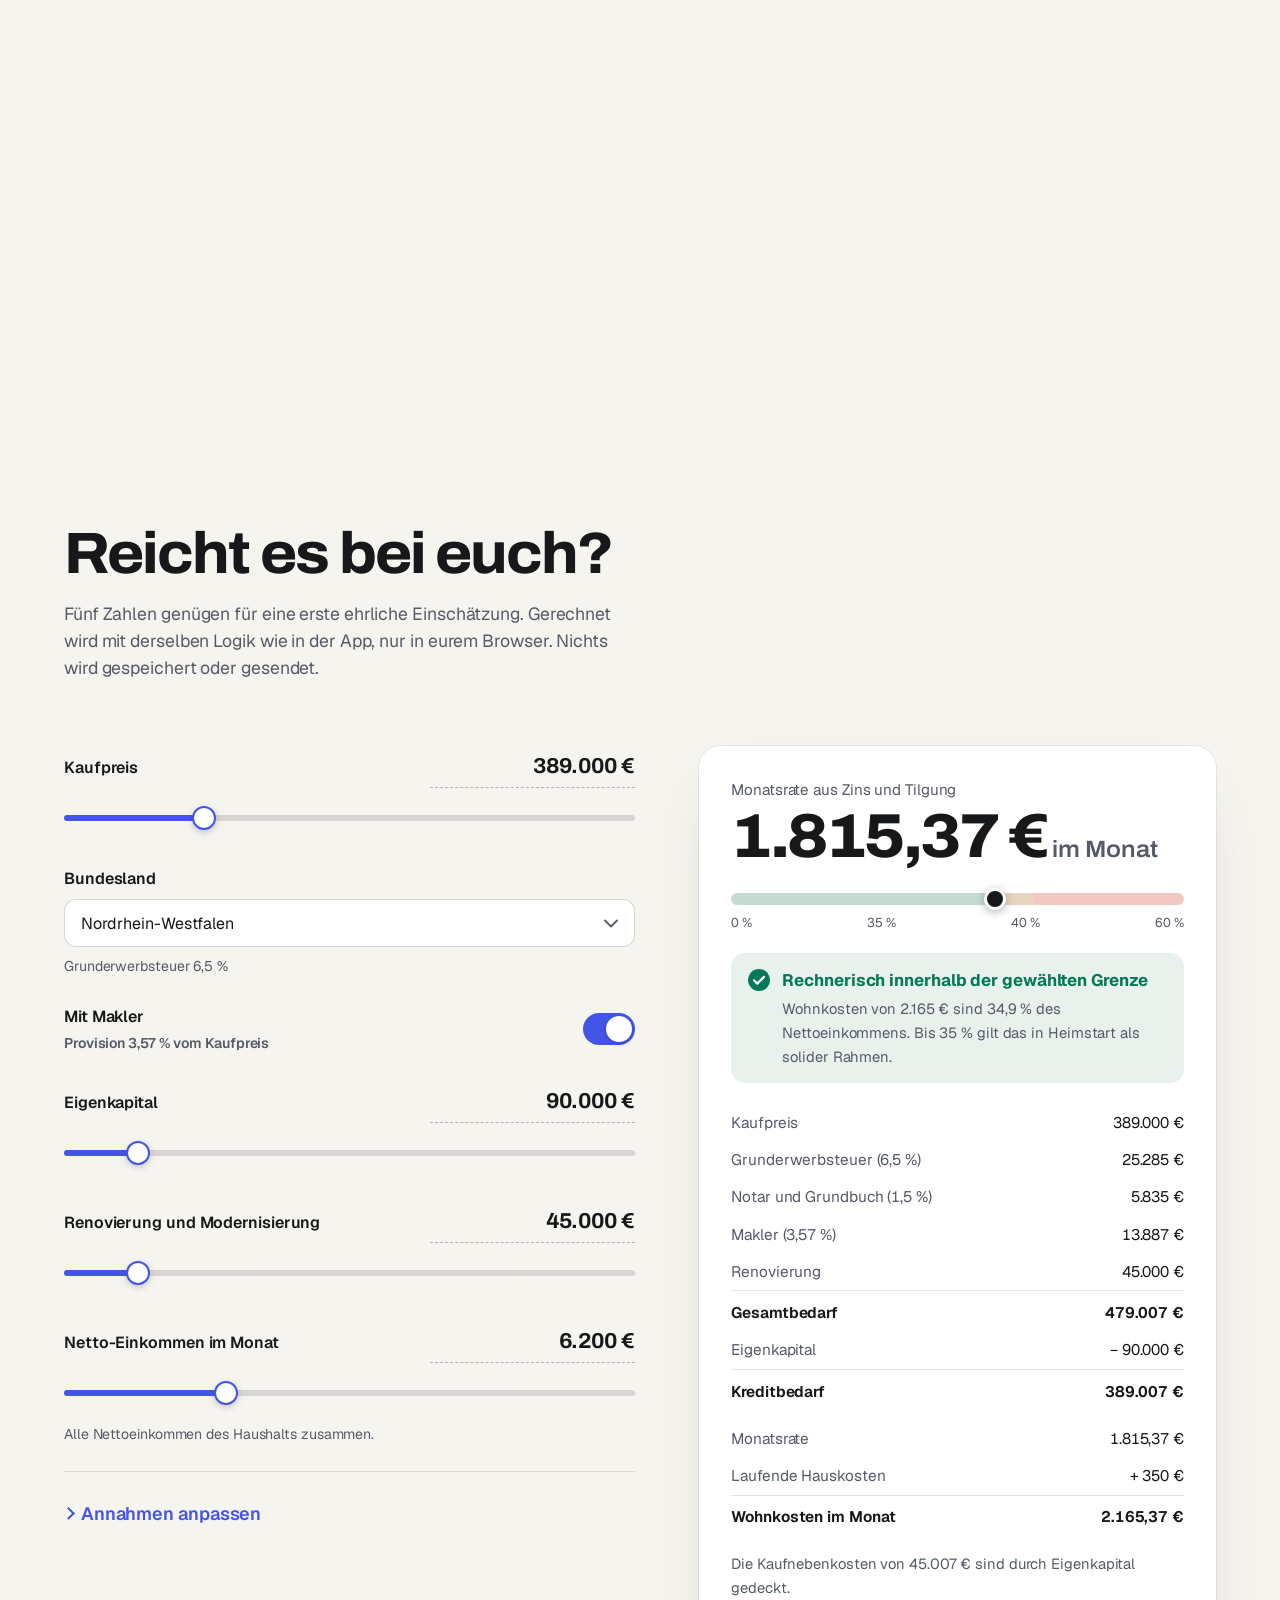
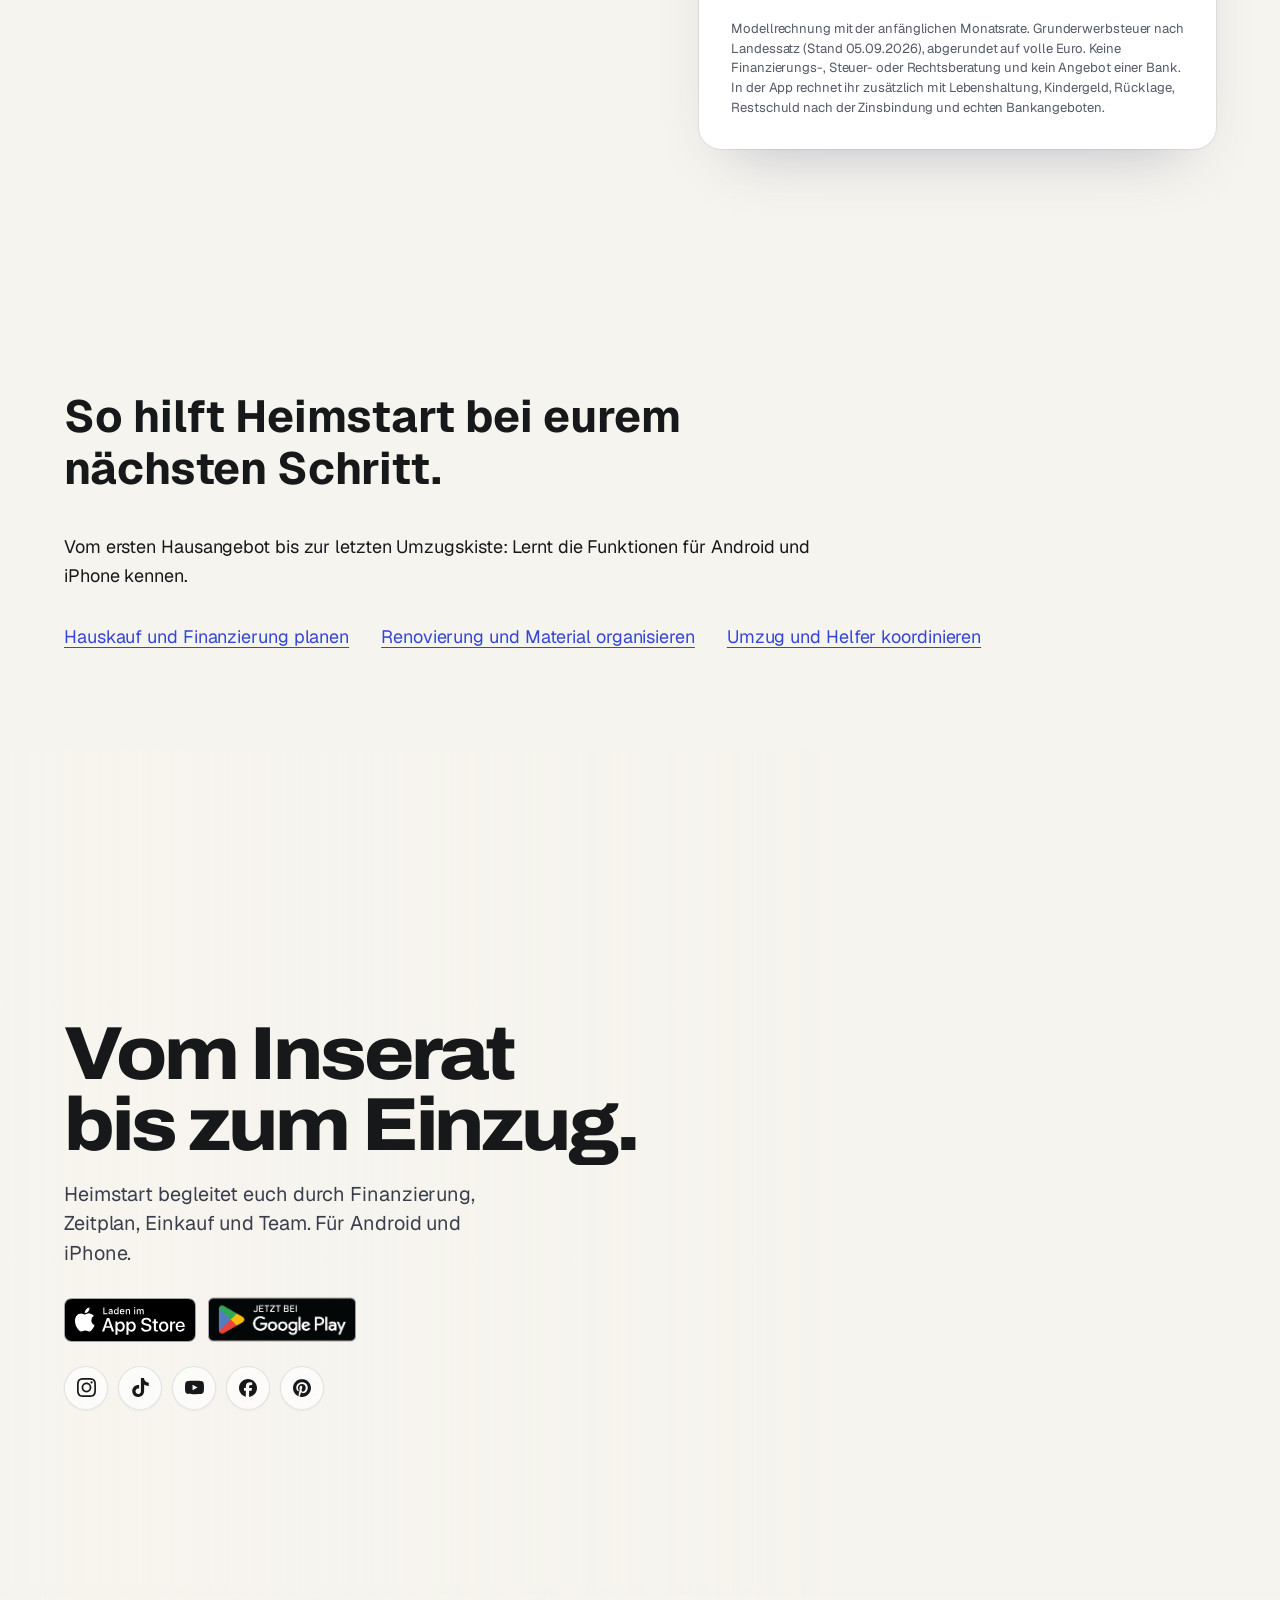
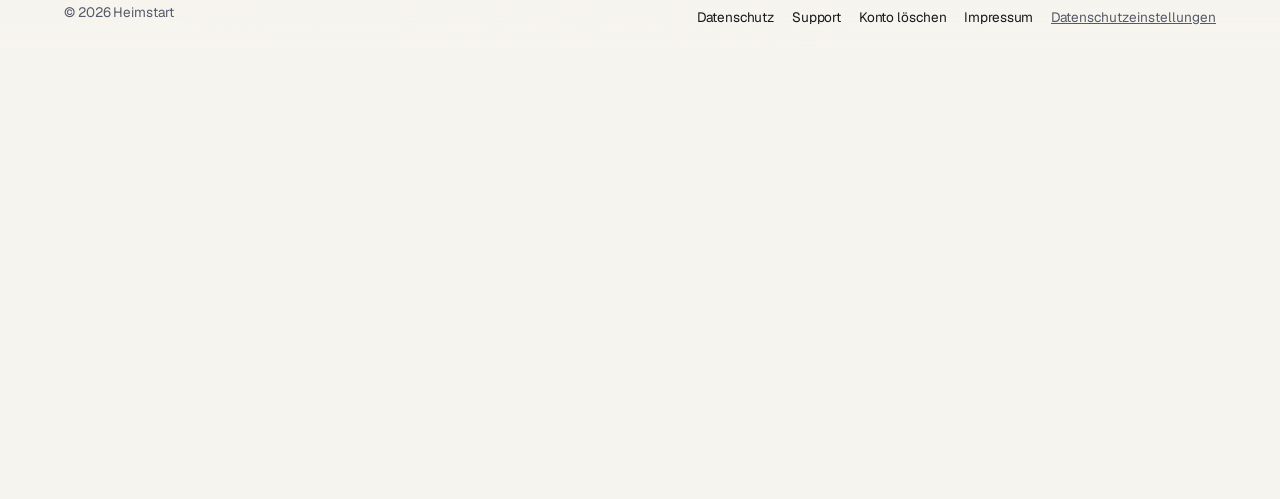
==== commit dd6d4ca2: "Expose actual blocked directive only in explicit measurement debug sessions" ====
--- a/index.html
+++ b/index.html
@@ -499,7 +499,7 @@
 <script src="assets/stores.js?v=20261022"></script>
 <script src="scrollcraft.js?v=20261025"></script>
 <script src="assets/heimstart.js?v=20261028-hint"></script>
-<script src="assets/ads-measurement.js?v=20261117-2"></script>
+<script src="assets/ads-measurement.js?v=20261117-4"></script>
 <script src="assets/analytics.js?v=20261117"></script>
 </body>
 </html>
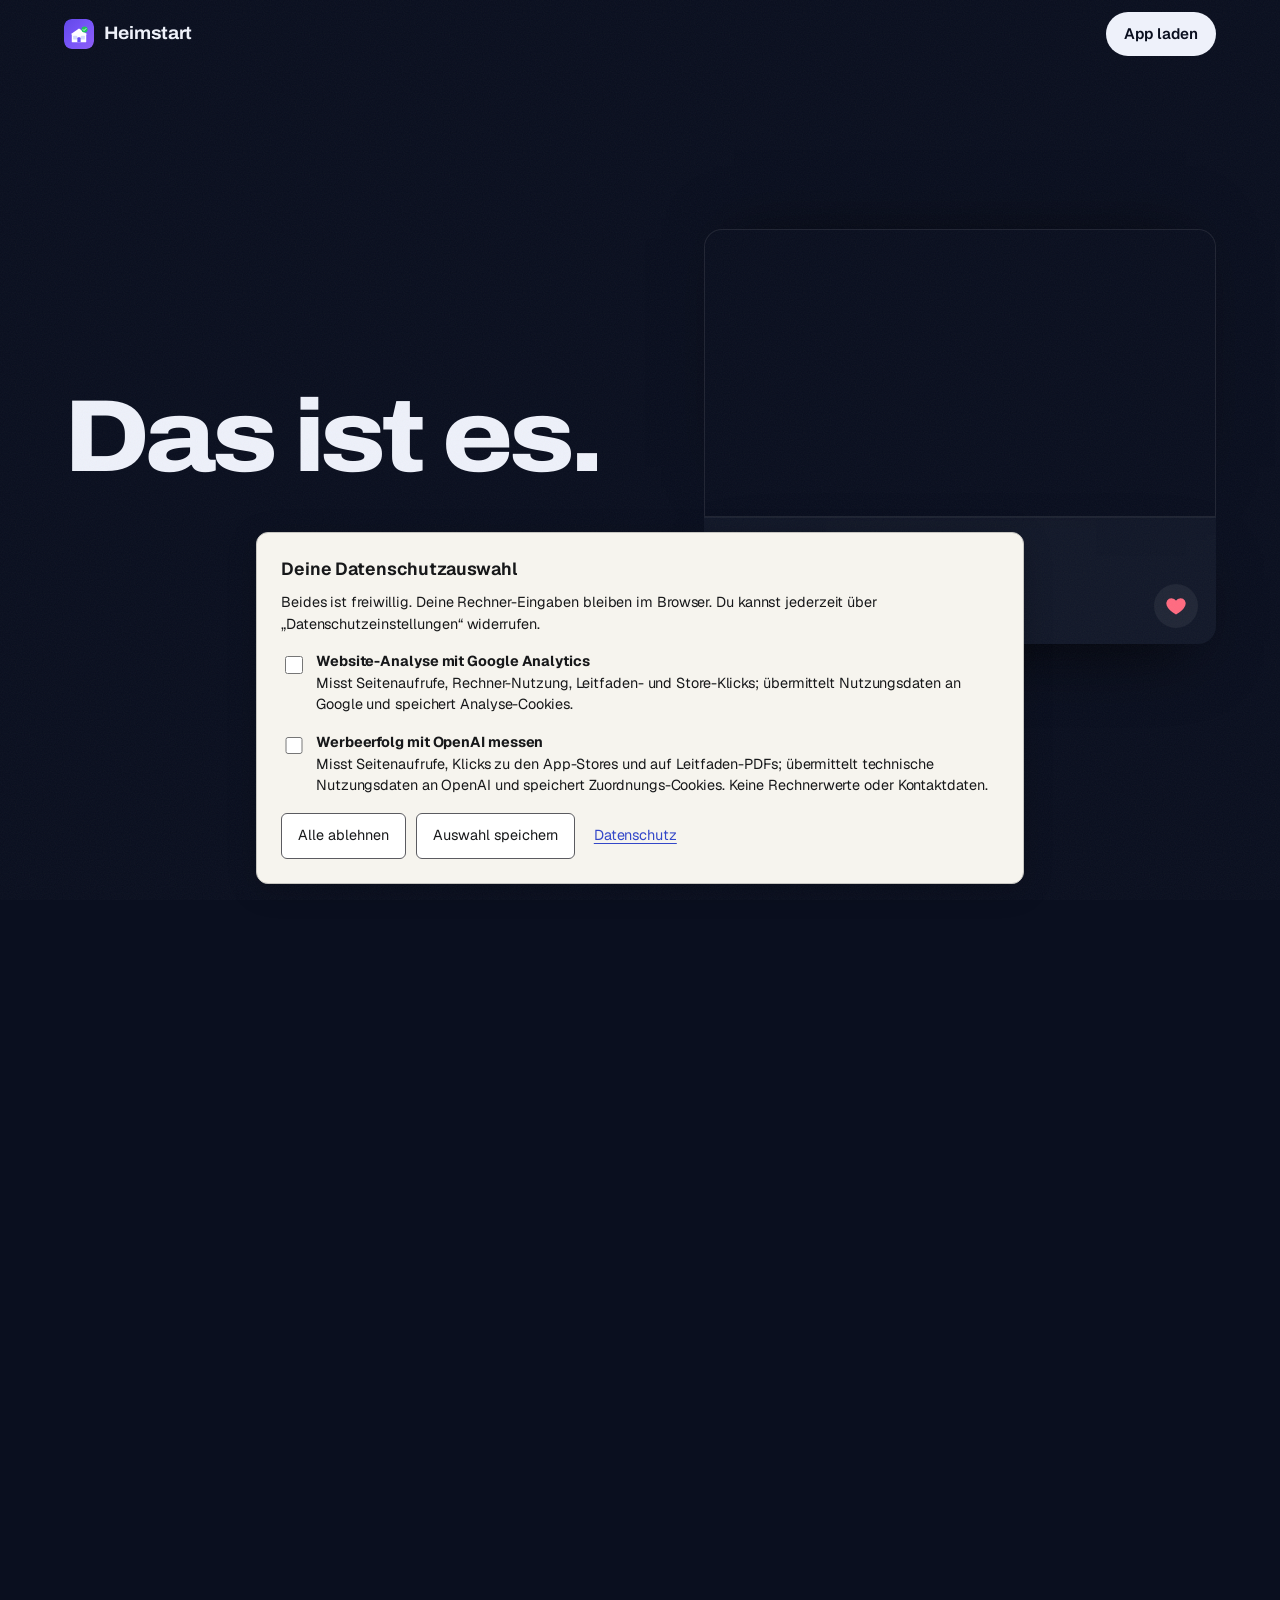
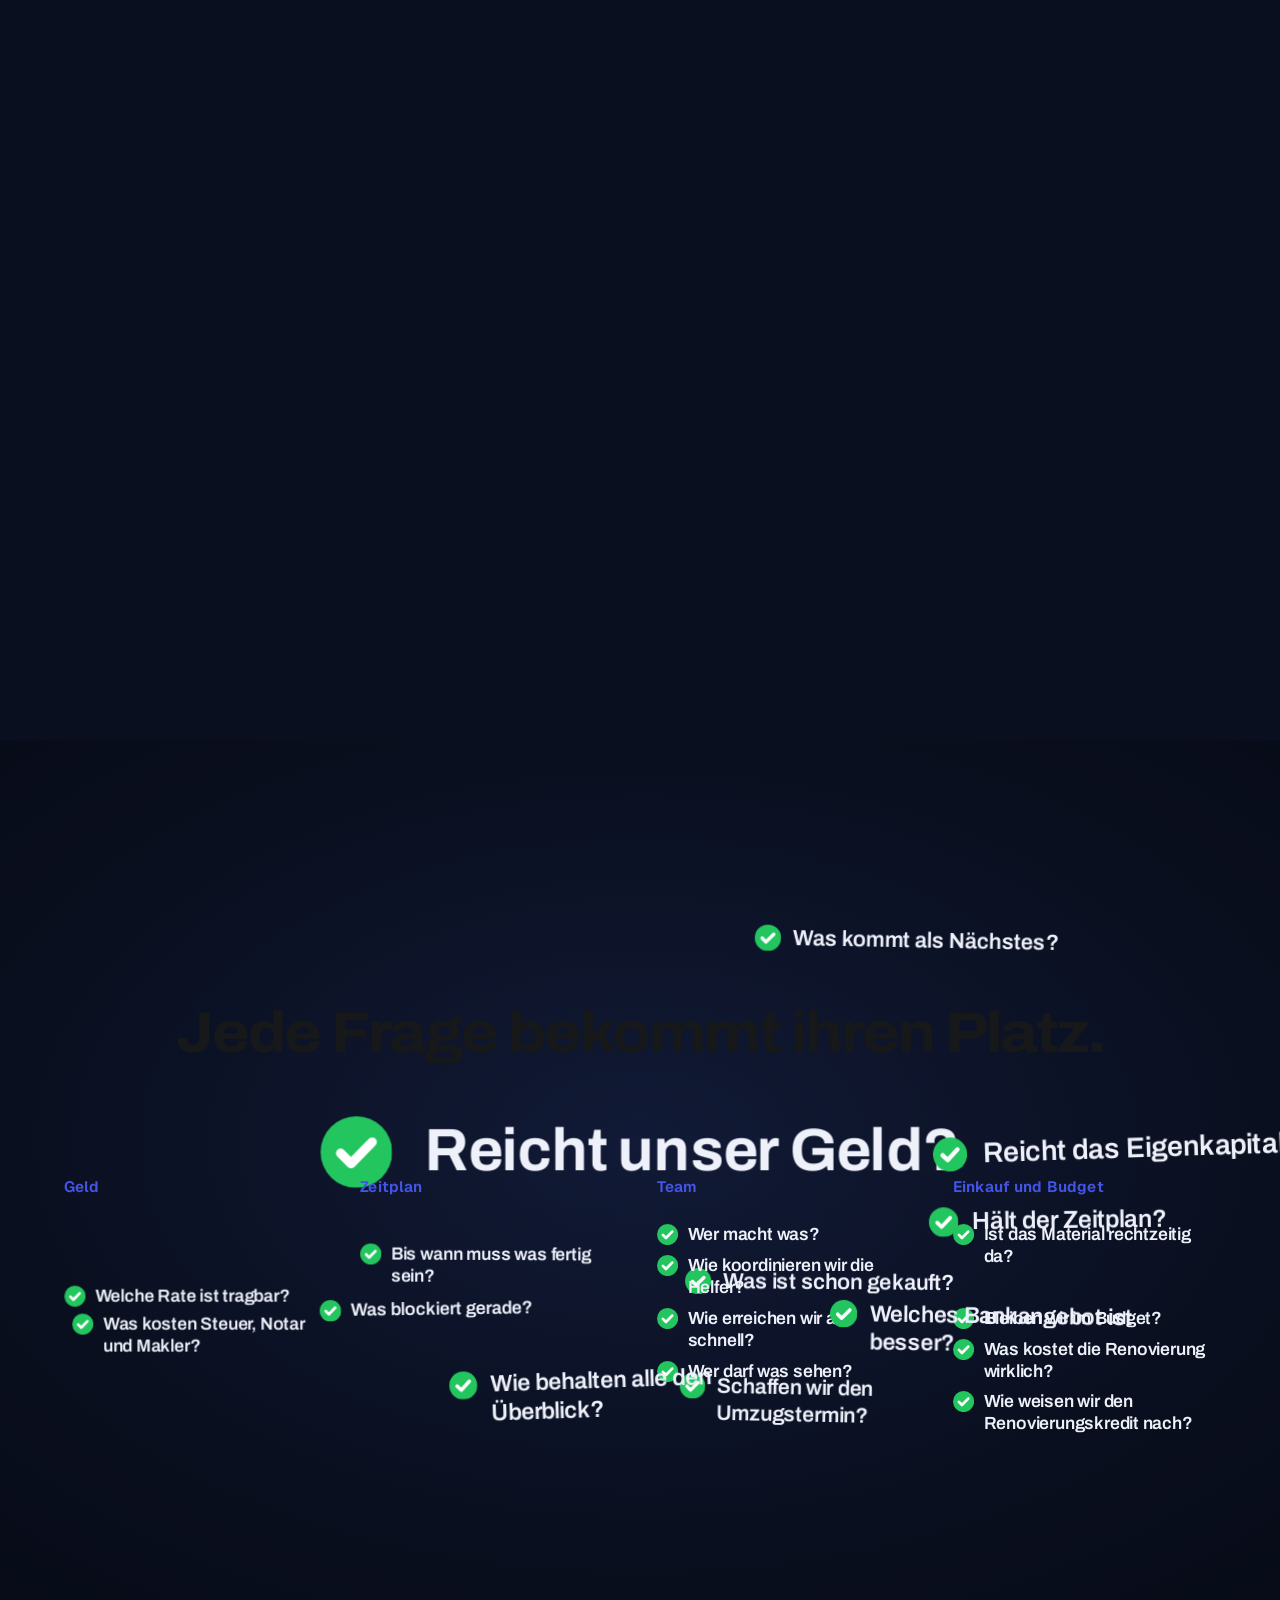
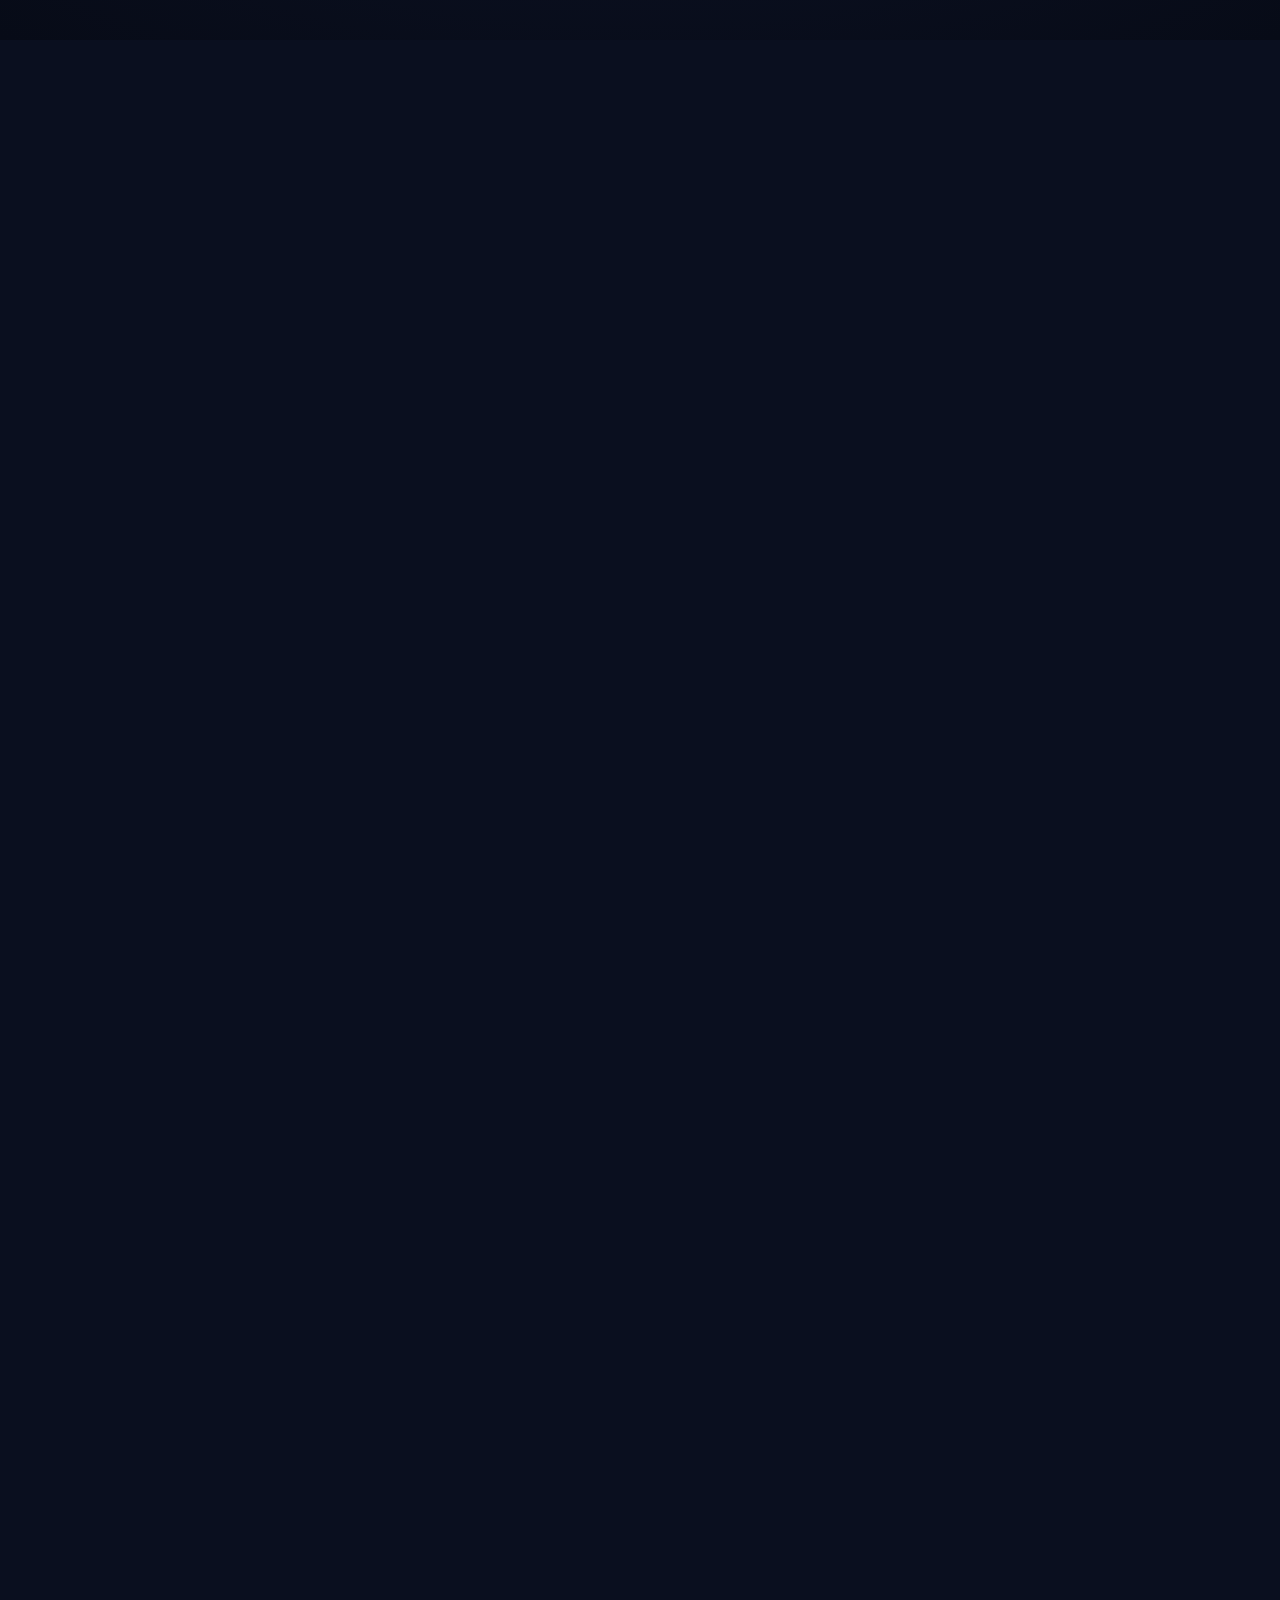
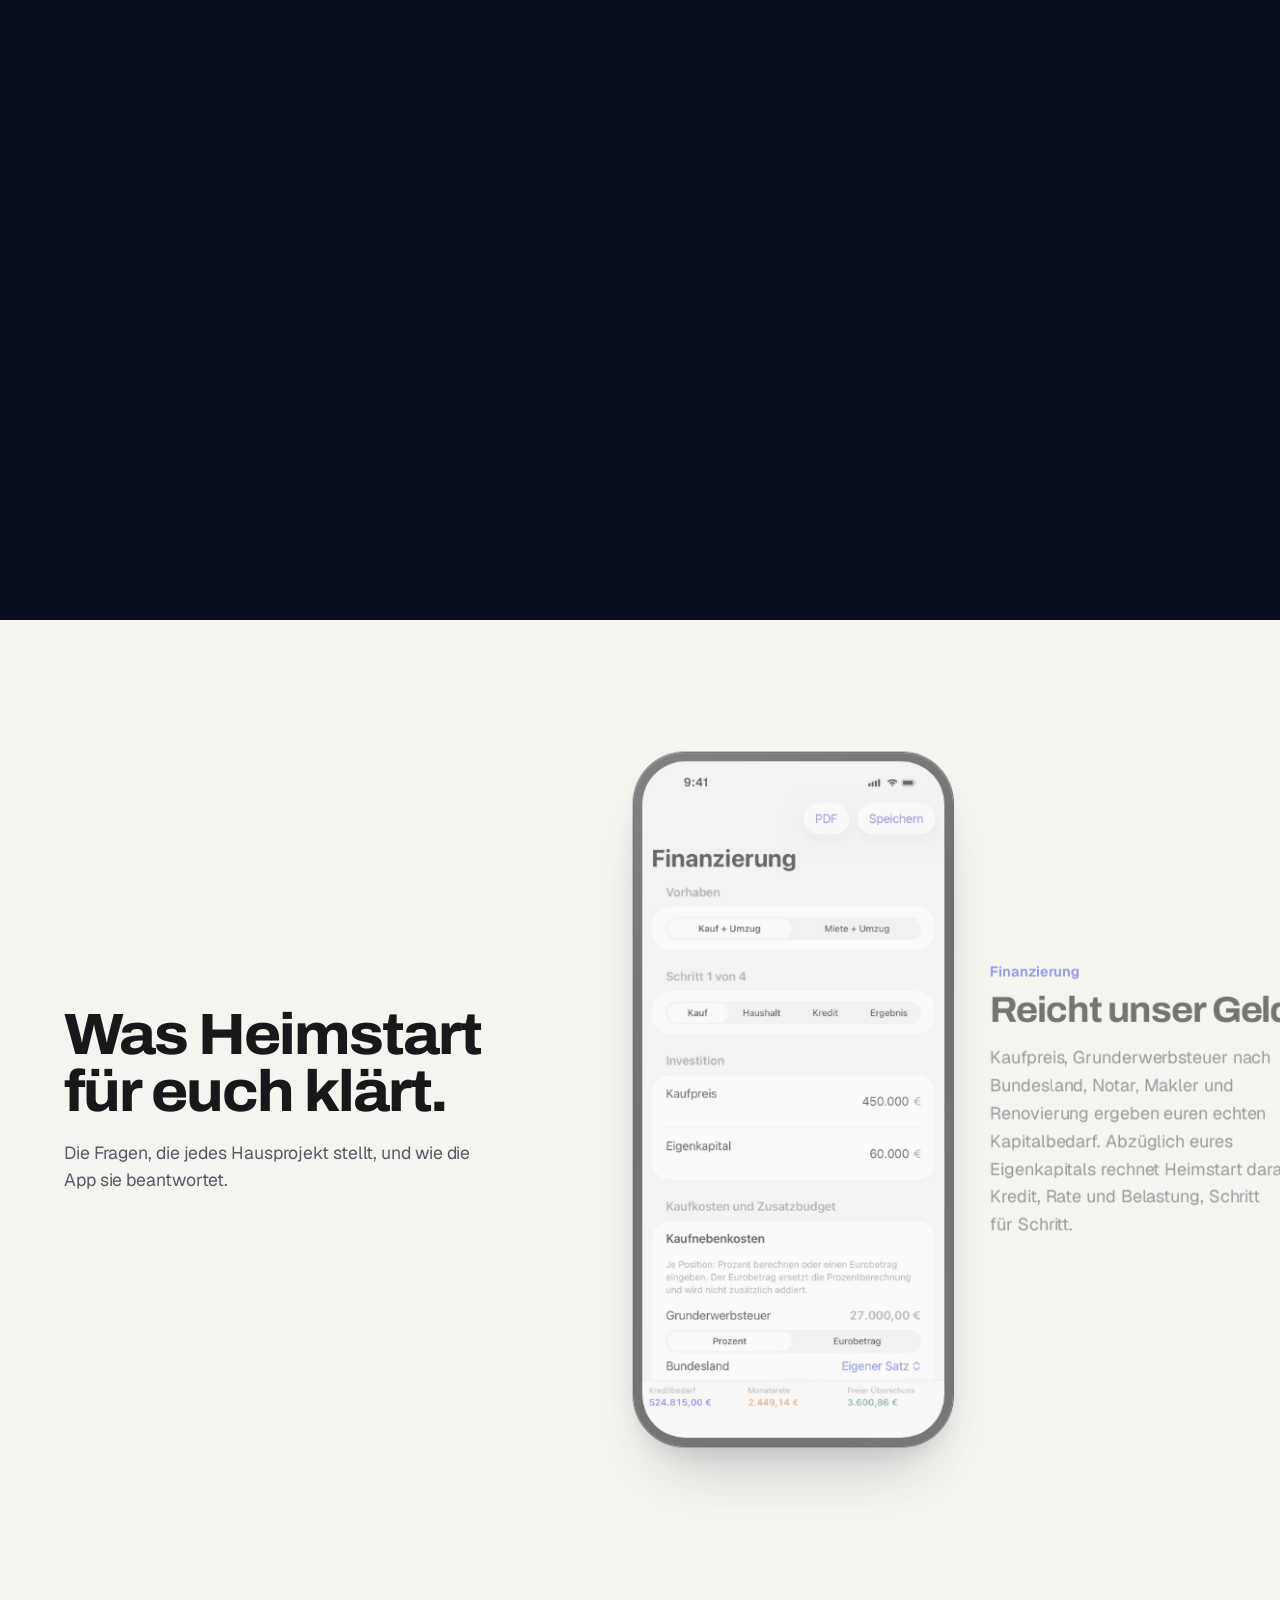
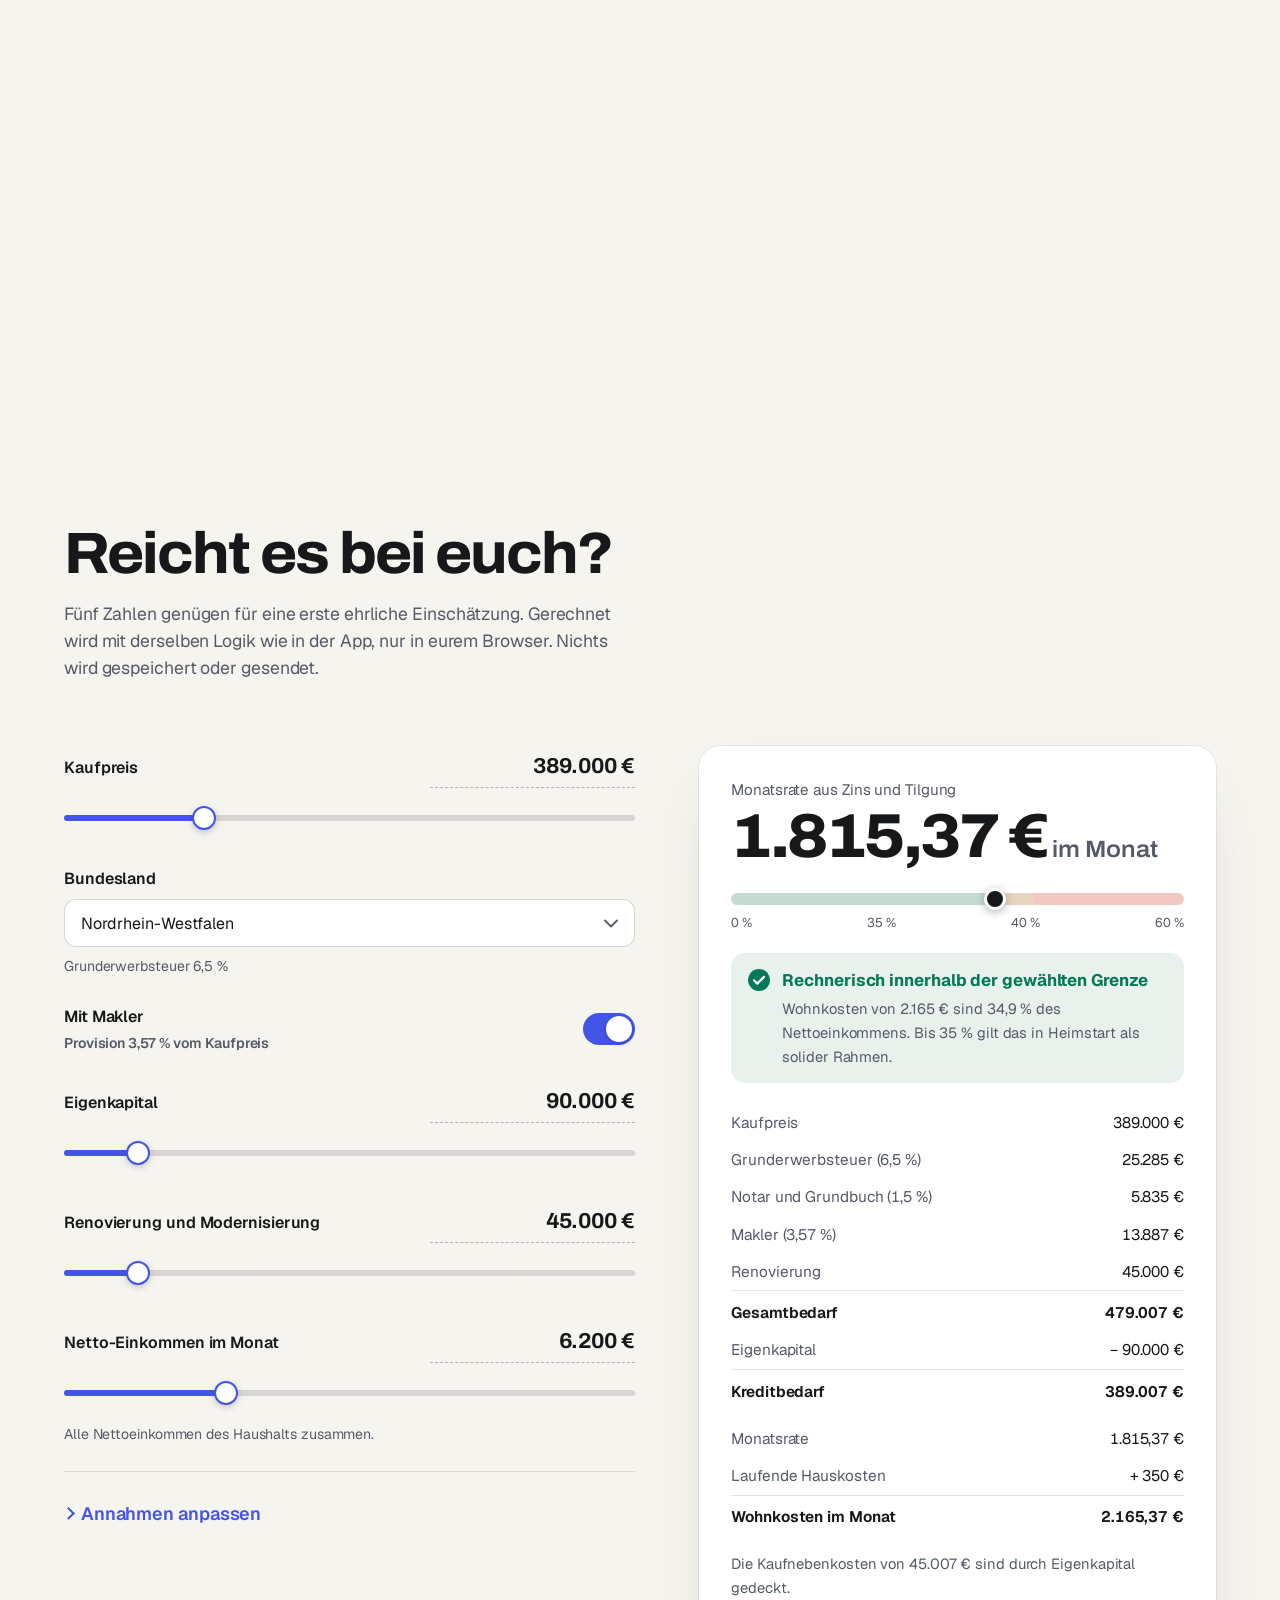
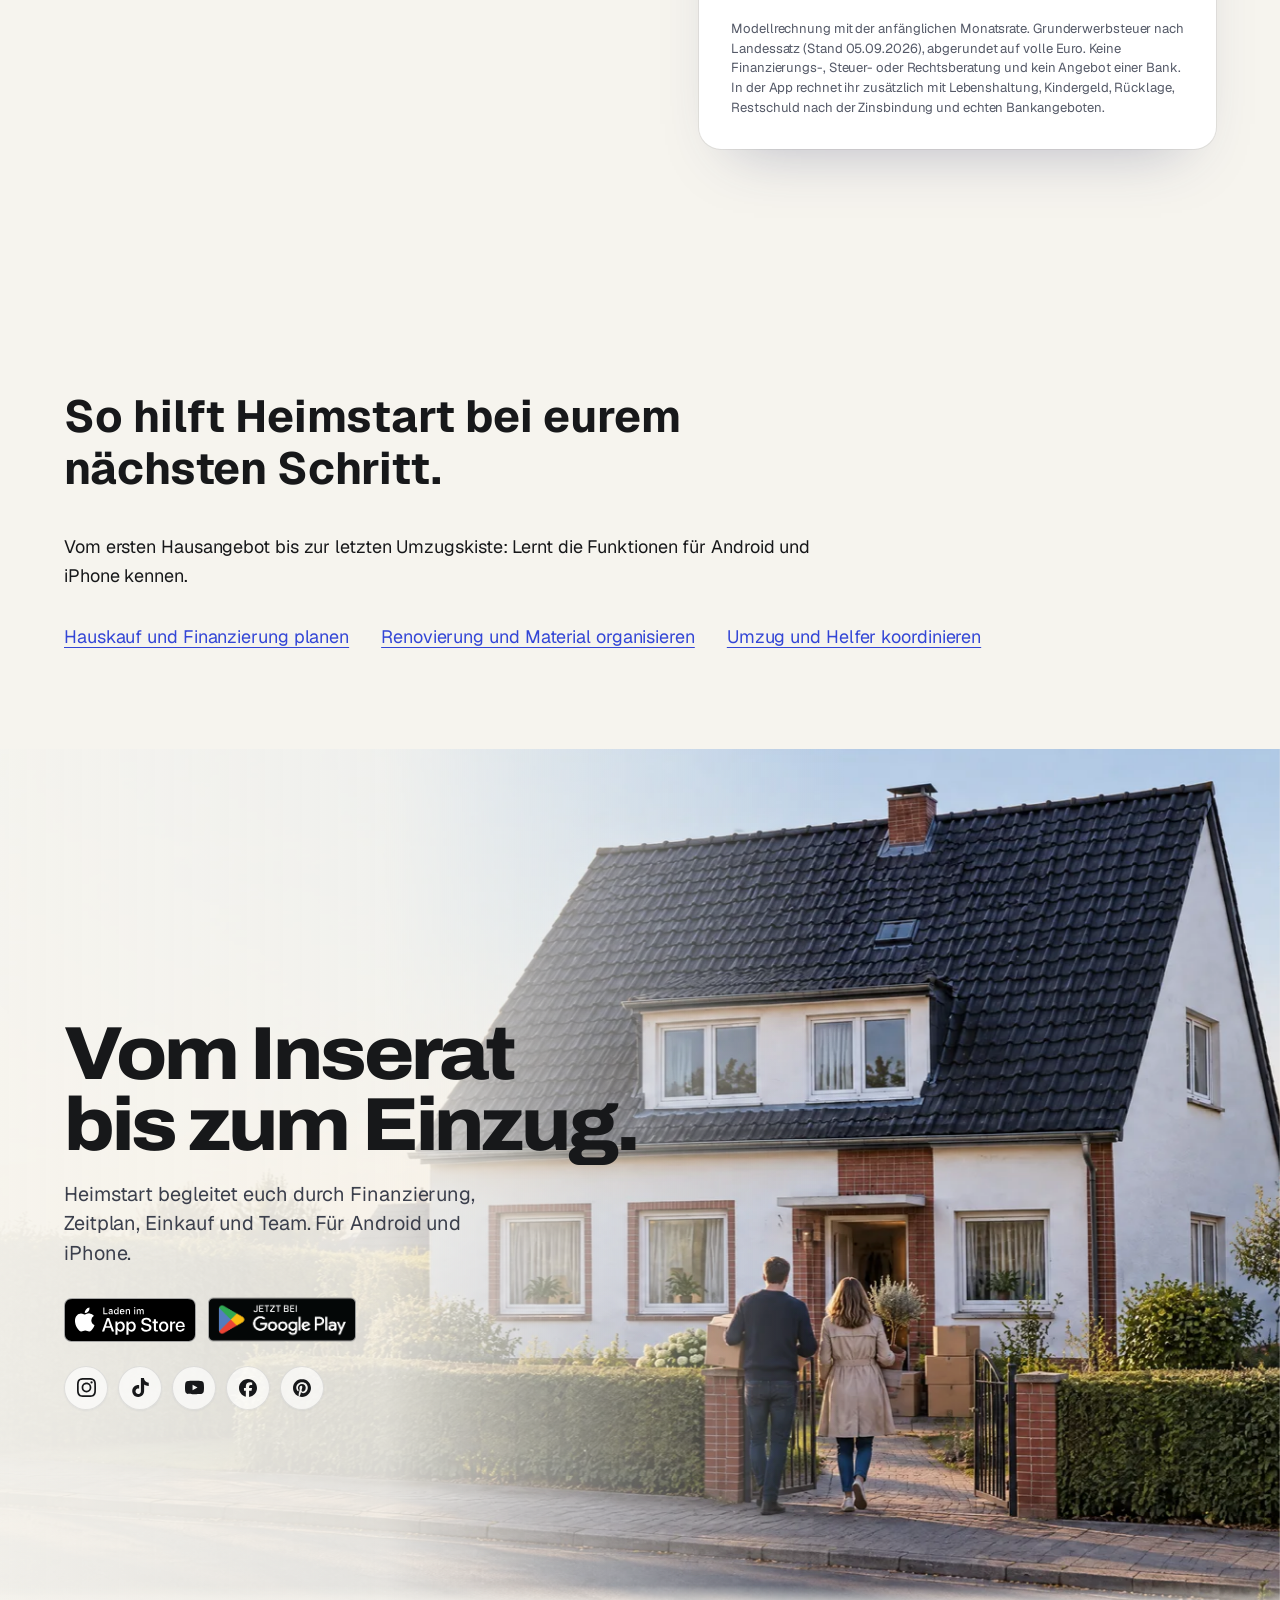
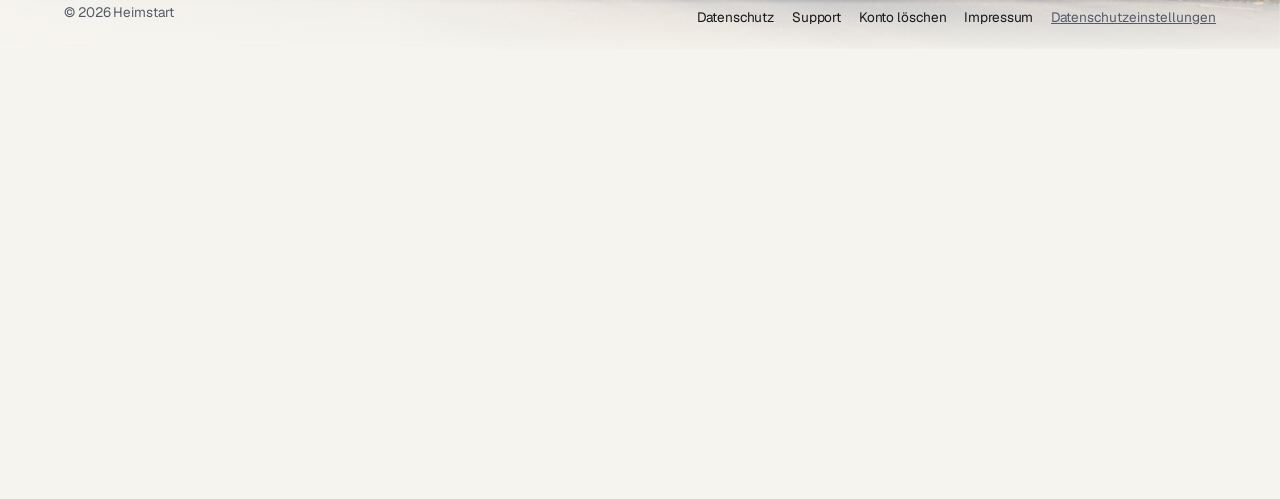
==== commit 5336d4fe: "Send the public website origin explicitly as the measurement referrer" ====
--- a/index.html
+++ b/index.html
@@ -499,7 +499,7 @@
 <script src="assets/stores.js?v=20261022"></script>
 <script src="scrollcraft.js?v=20261025"></script>
 <script src="assets/heimstart.js?v=20261028-hint"></script>
-<script src="assets/ads-measurement.js?v=20261117-4"></script>
+<script src="assets/ads-measurement.js?v=20261117-5"></script>
 <script src="assets/analytics.js?v=20261117"></script>
 </body>
 </html>
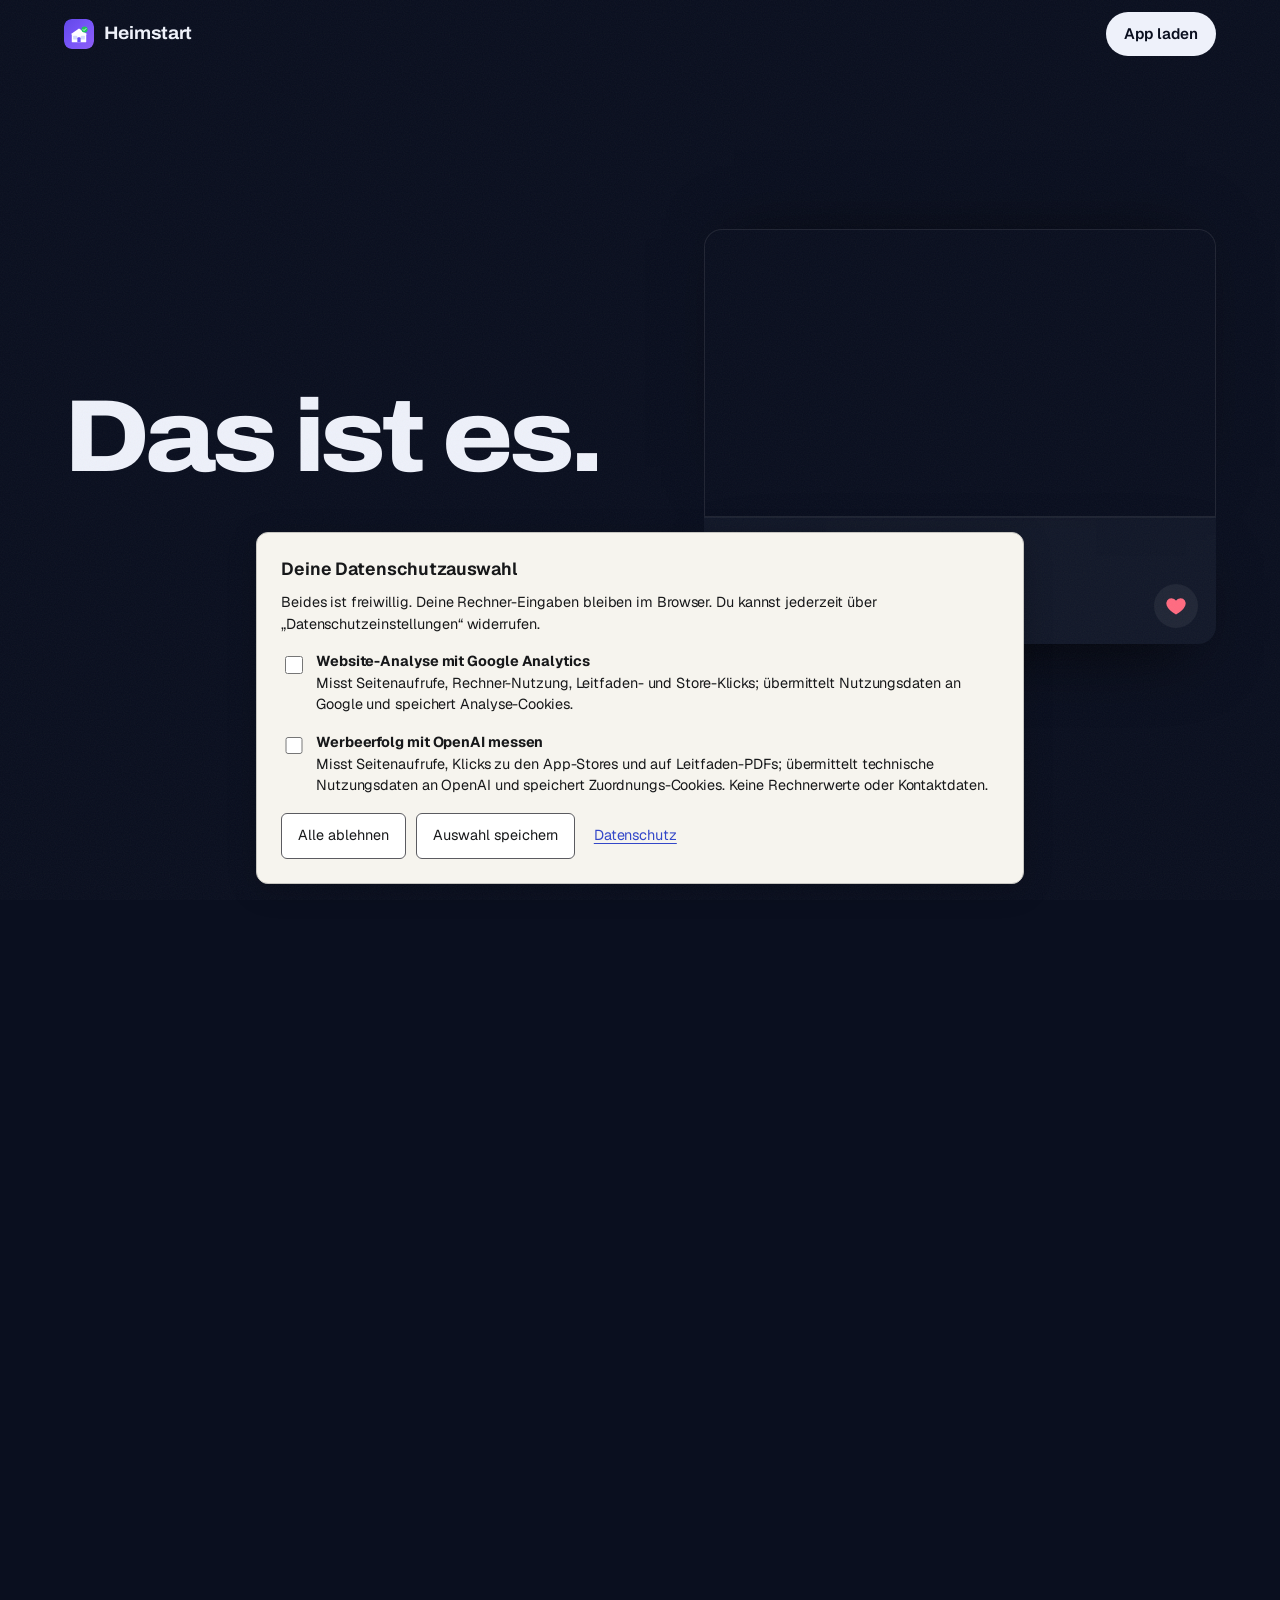
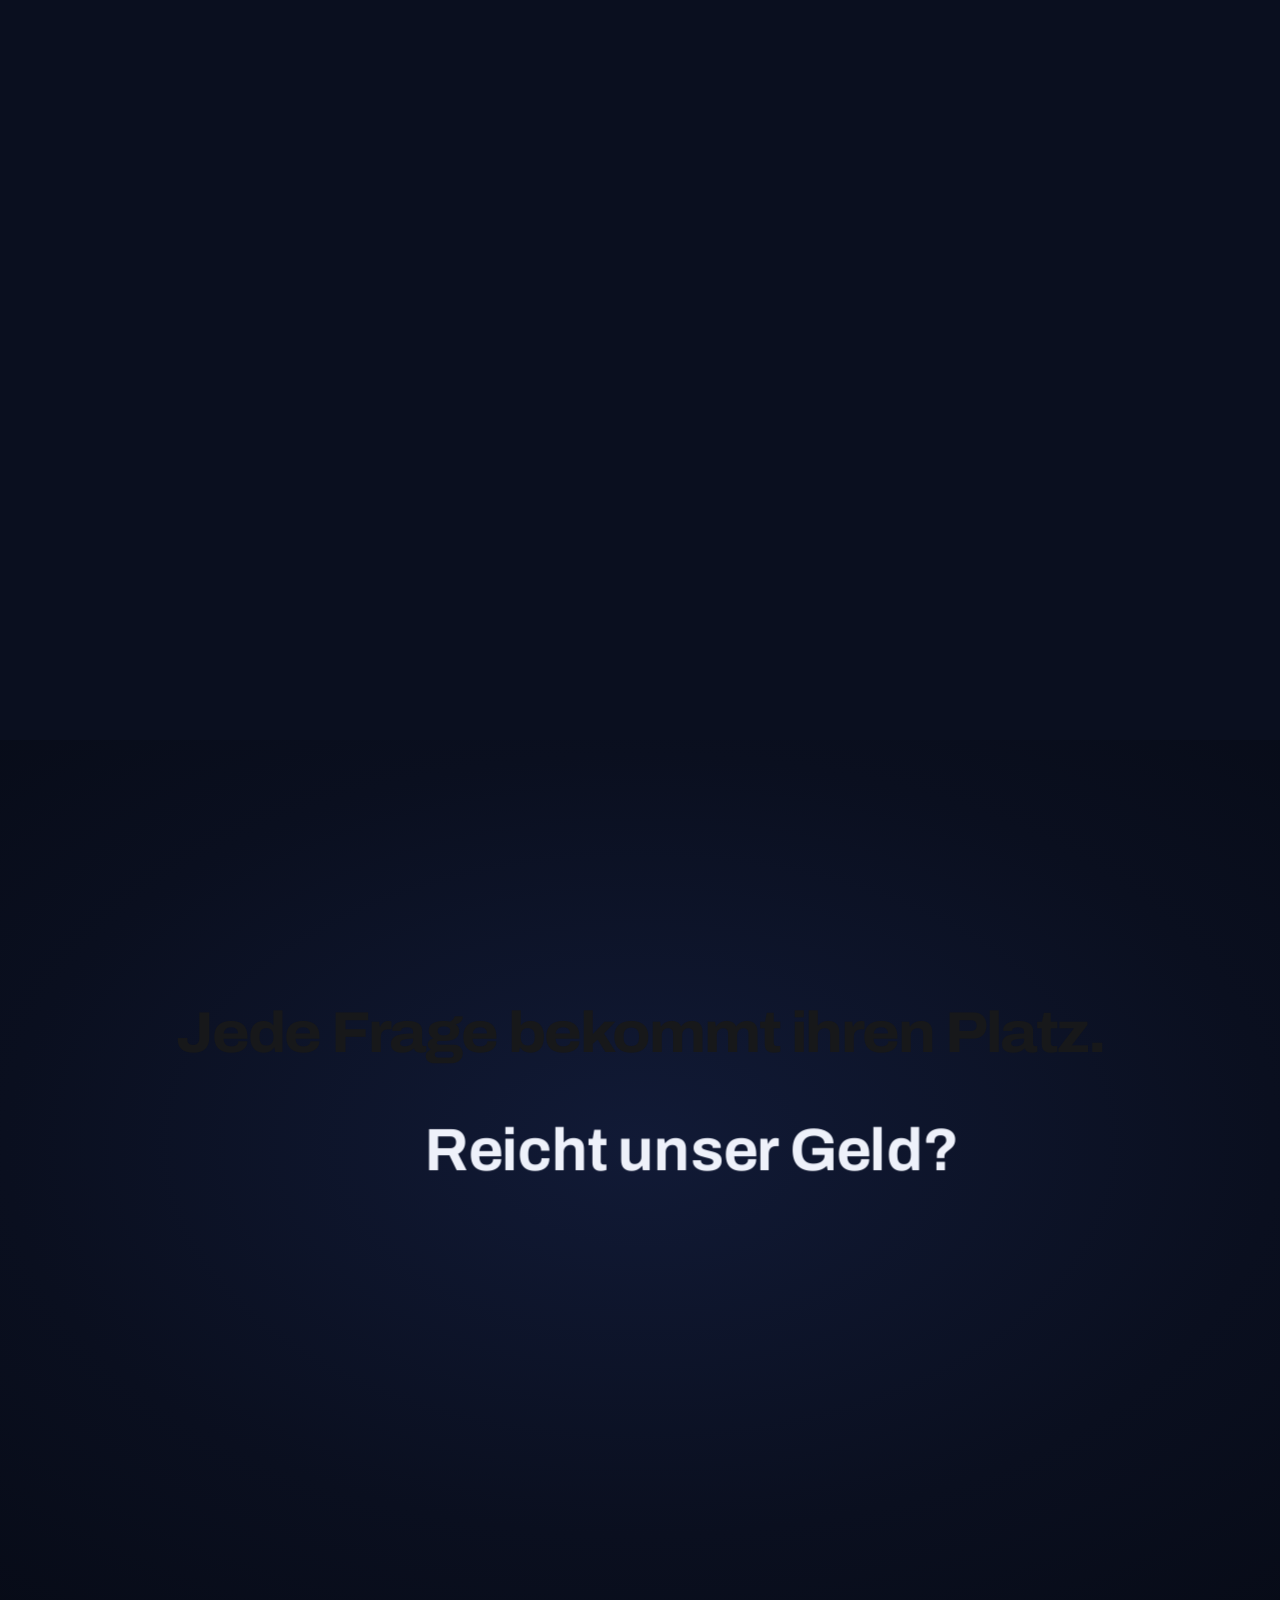
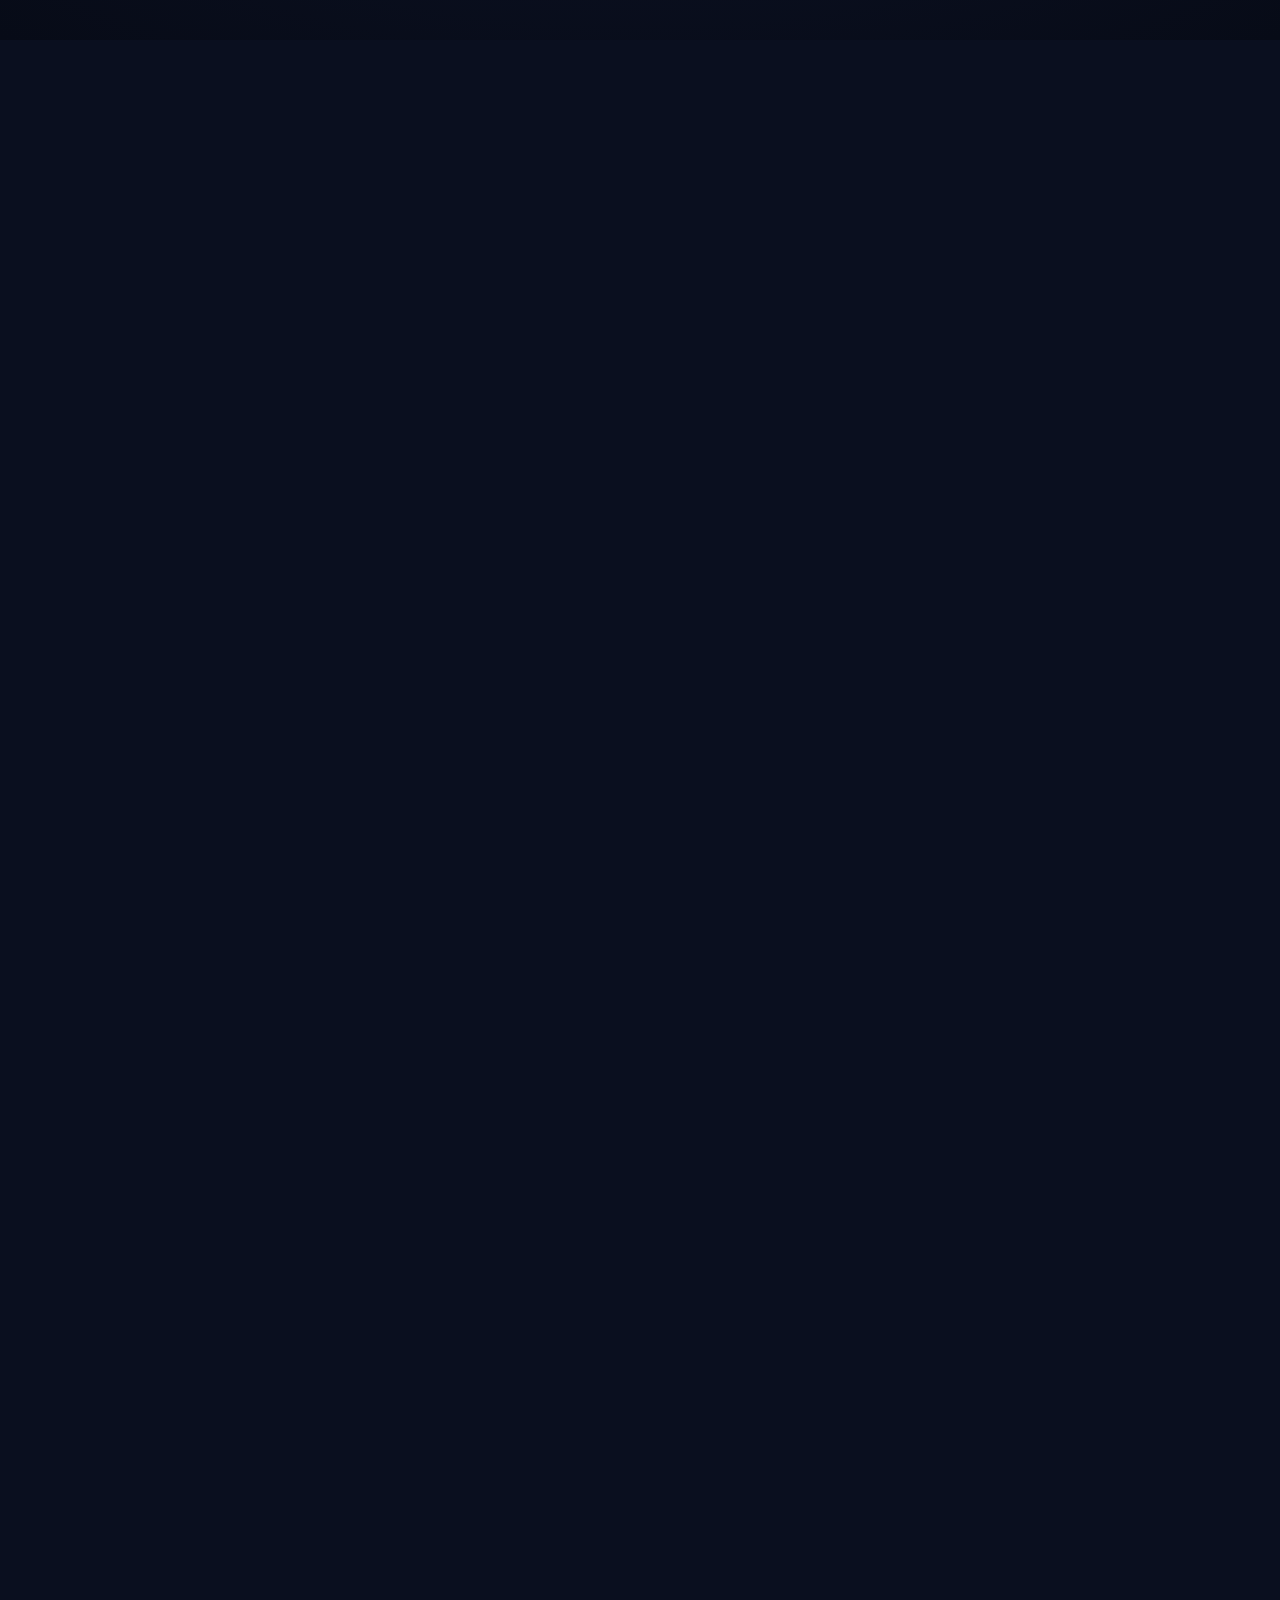
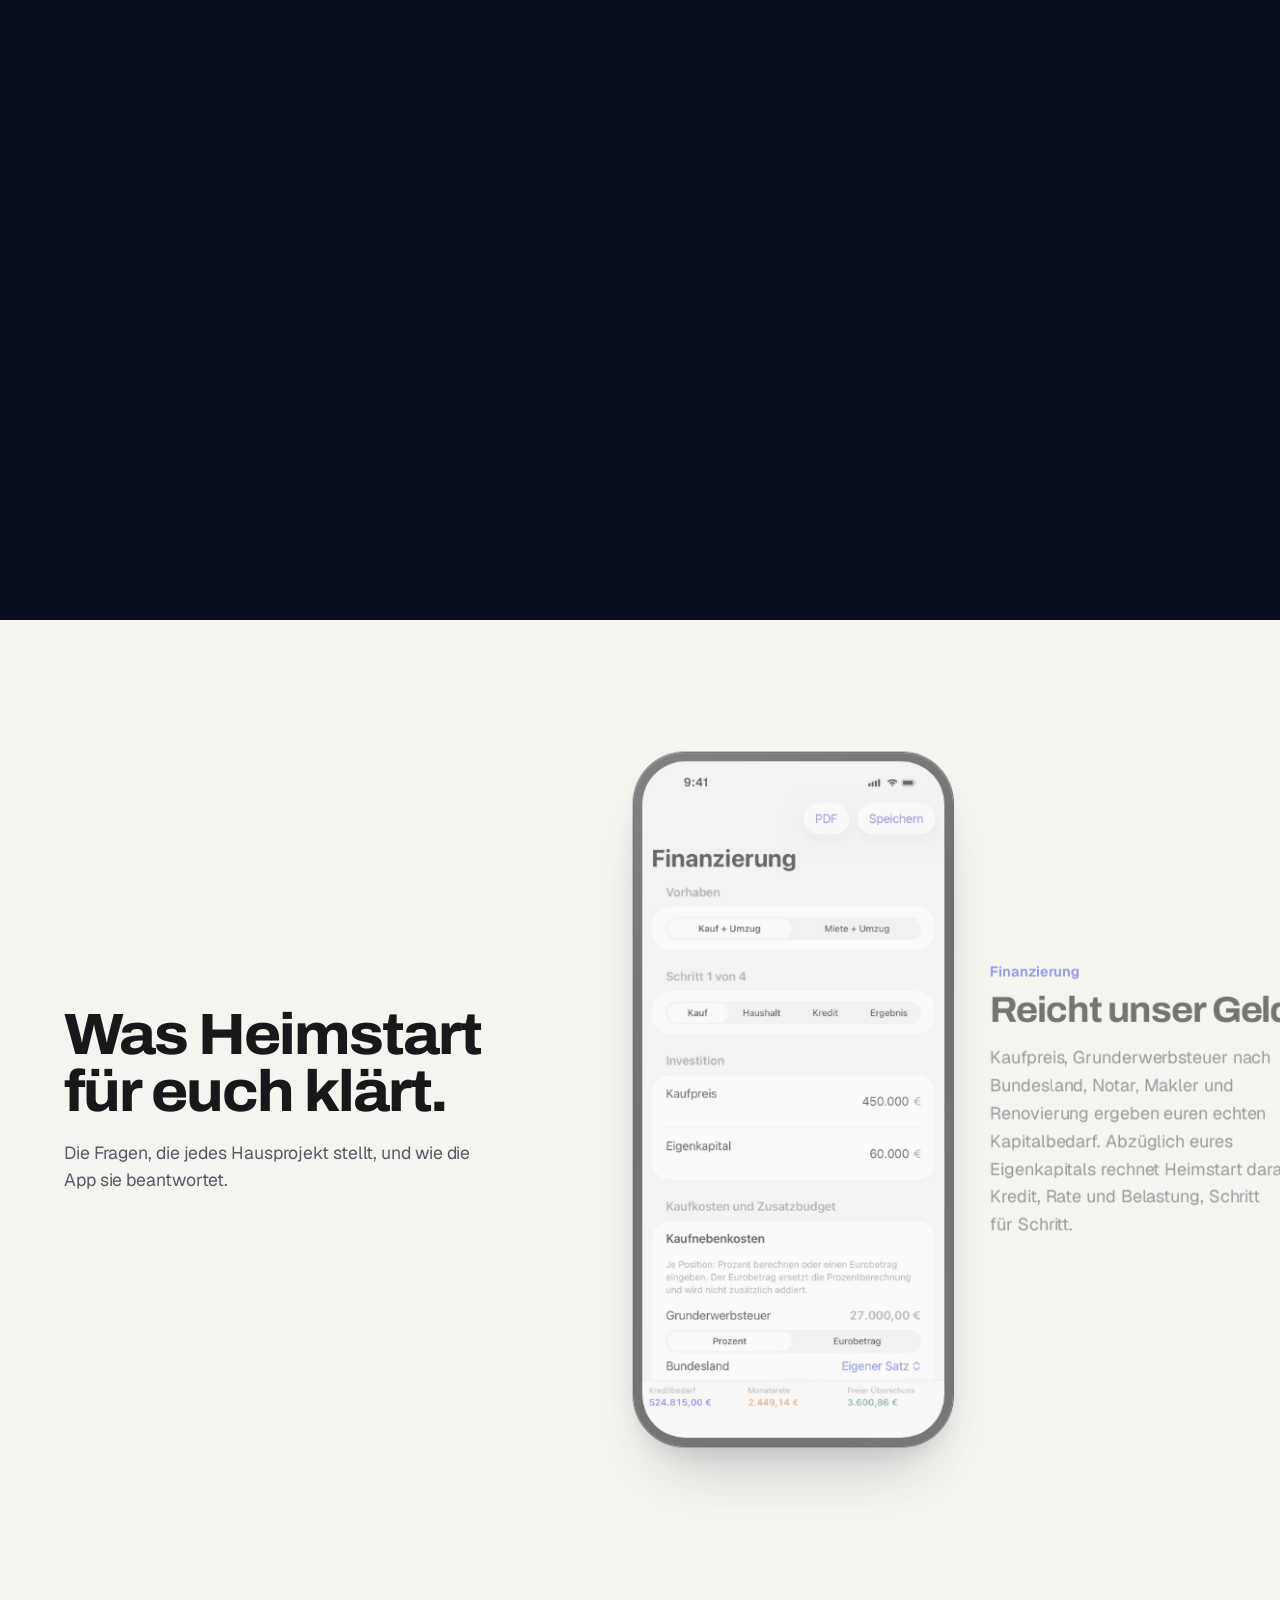
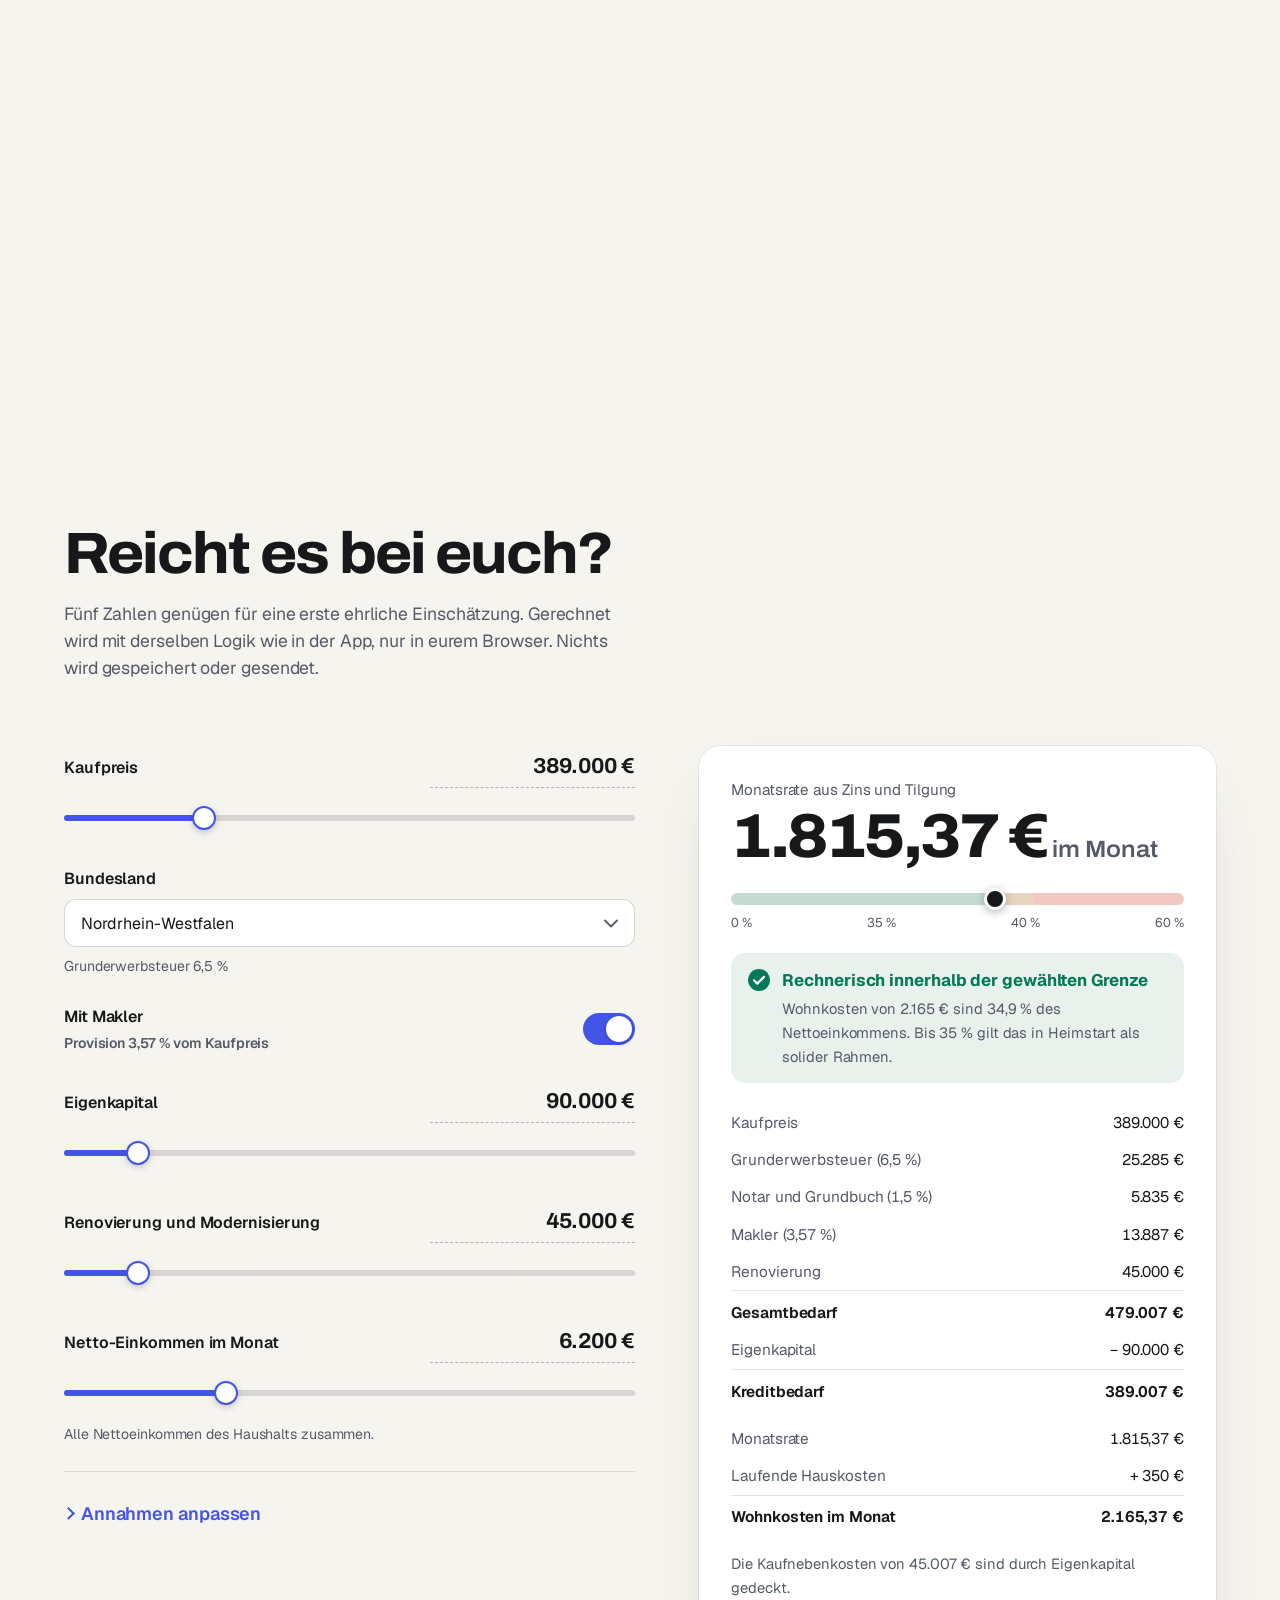
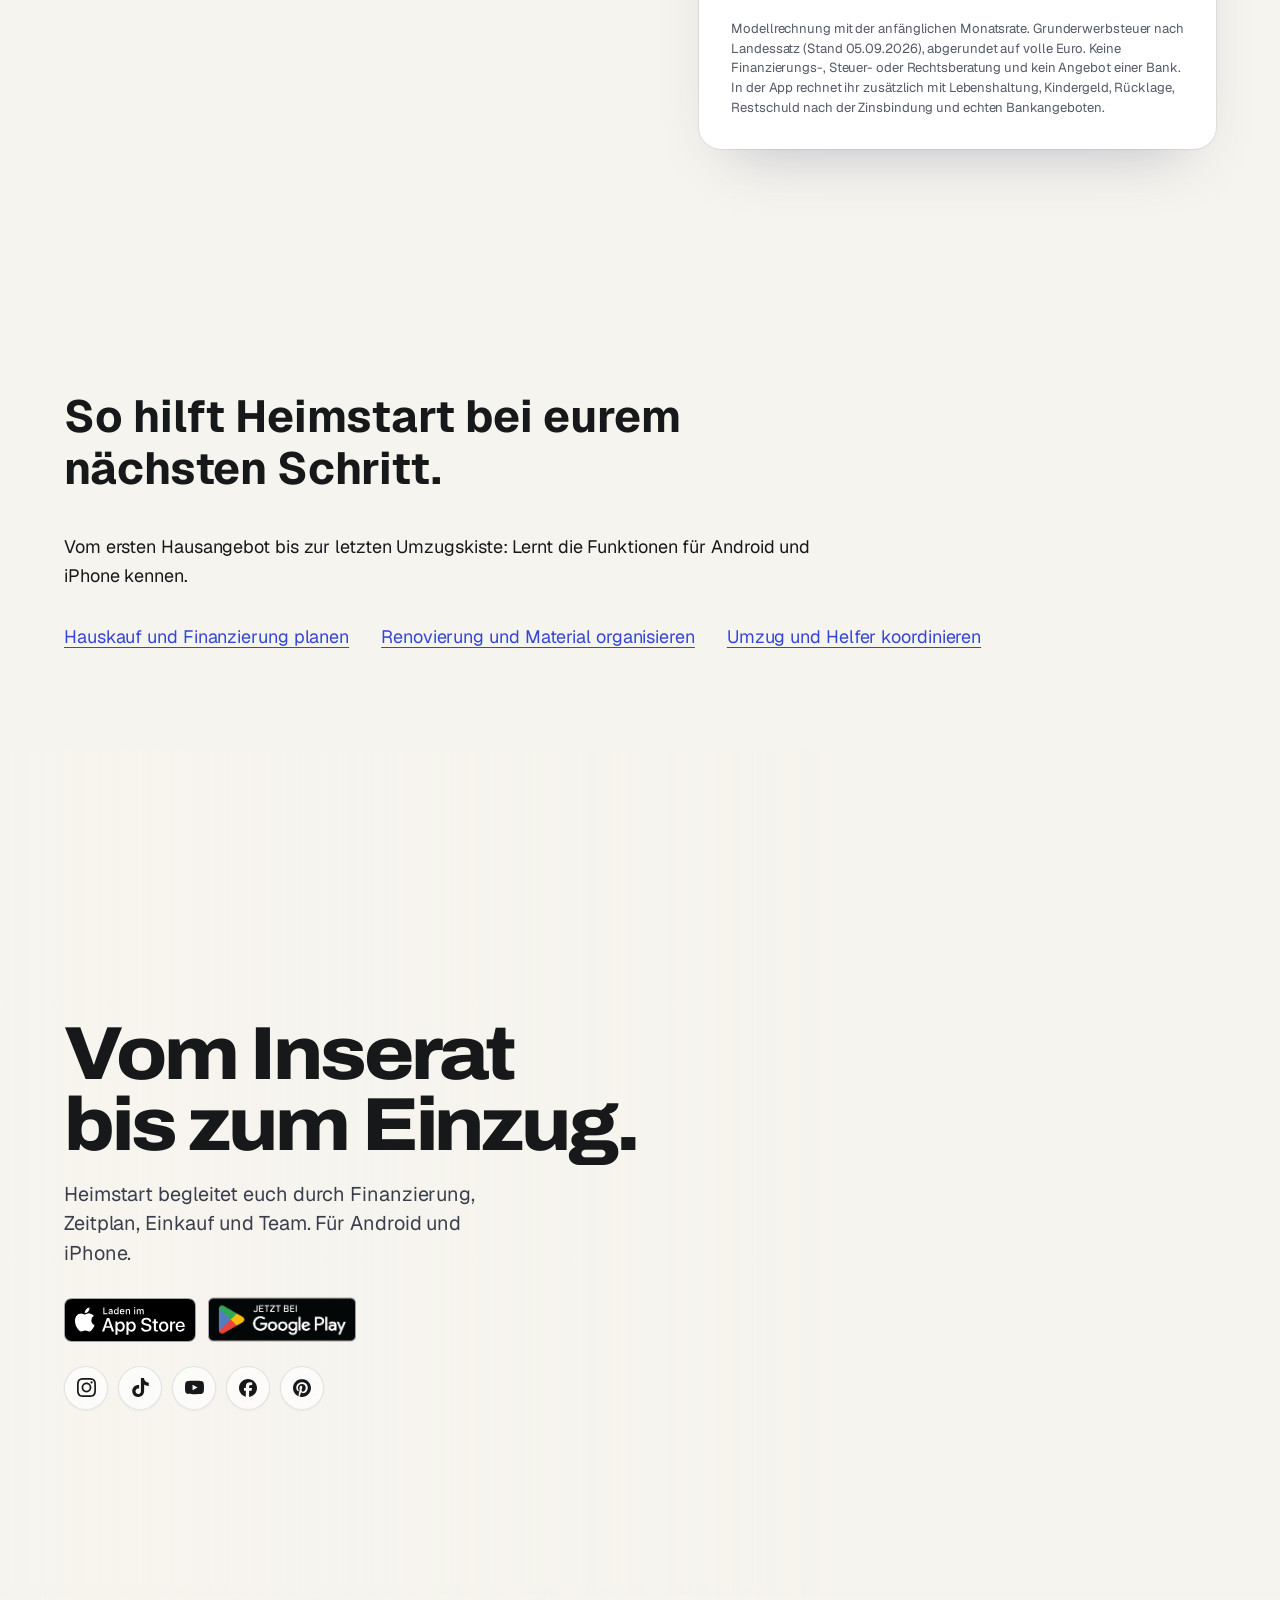
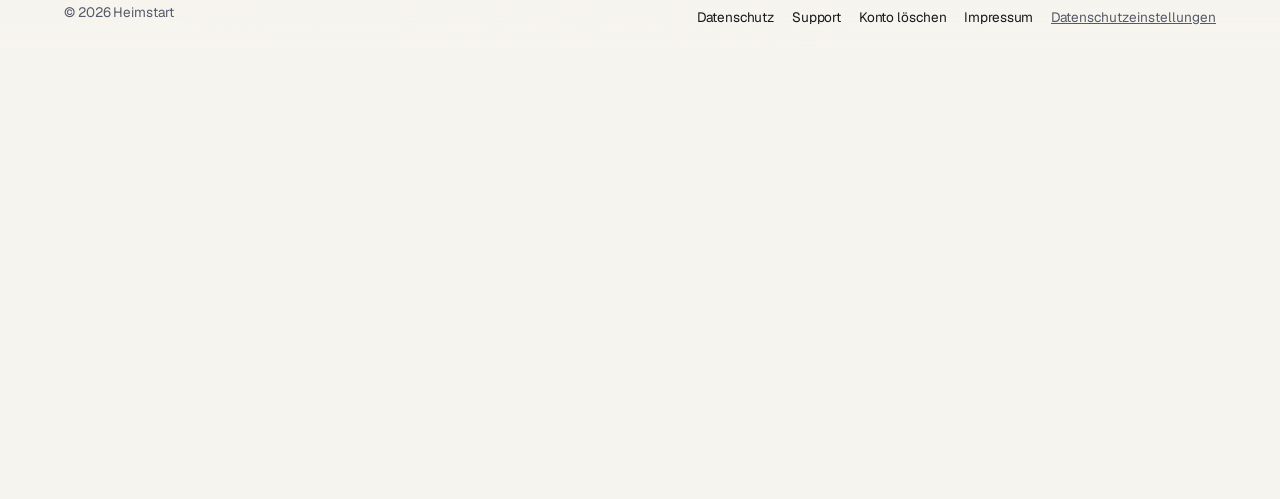
==== commit 93aeb3ea: "Transmit consented conversion events with an explicit public source origin" ====
--- a/index.html
+++ b/index.html
@@ -499,7 +499,7 @@
 <script src="assets/stores.js?v=20261022"></script>
 <script src="scrollcraft.js?v=20261025"></script>
 <script src="assets/heimstart.js?v=20261028-hint"></script>
-<script src="assets/ads-measurement.js?v=20261117-5"></script>
+<script src="assets/ads-measurement.js?v=20261117-6"></script>
 <script src="assets/analytics.js?v=20261117"></script>
 </body>
 </html>
